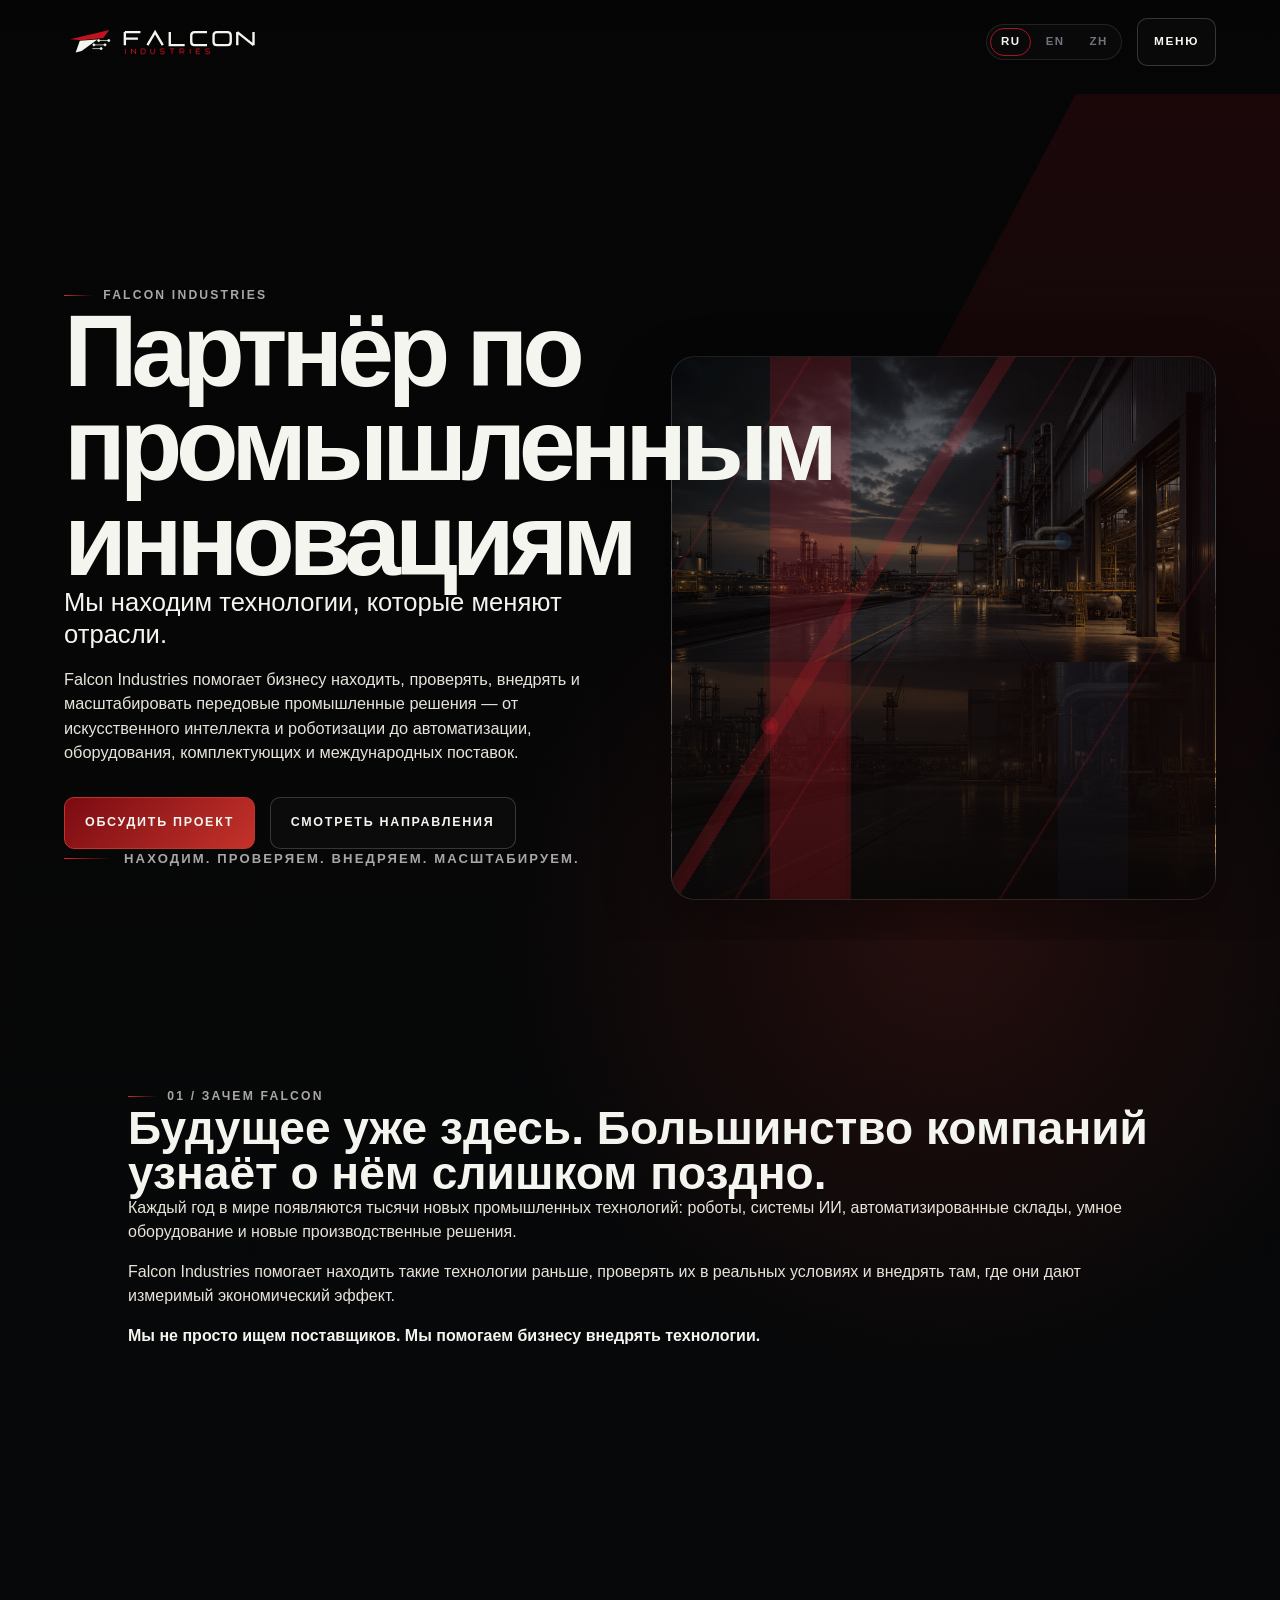
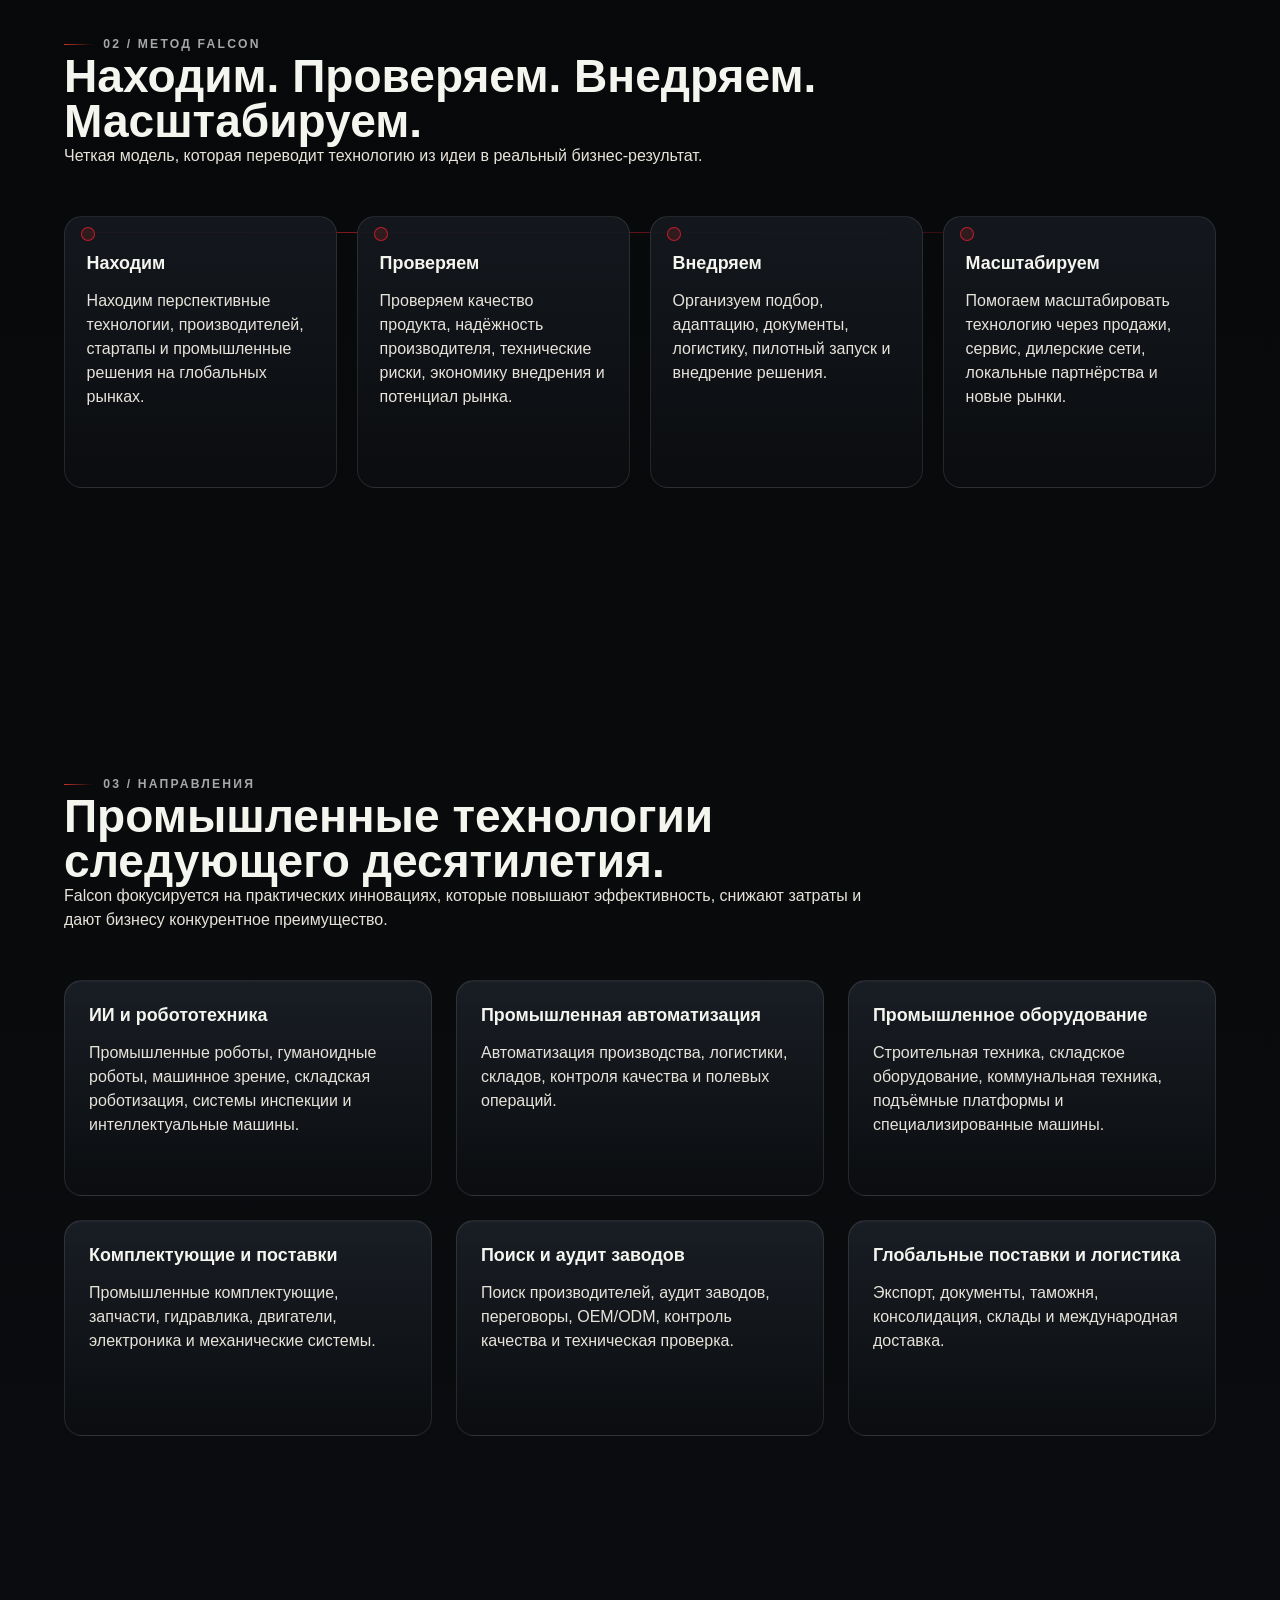
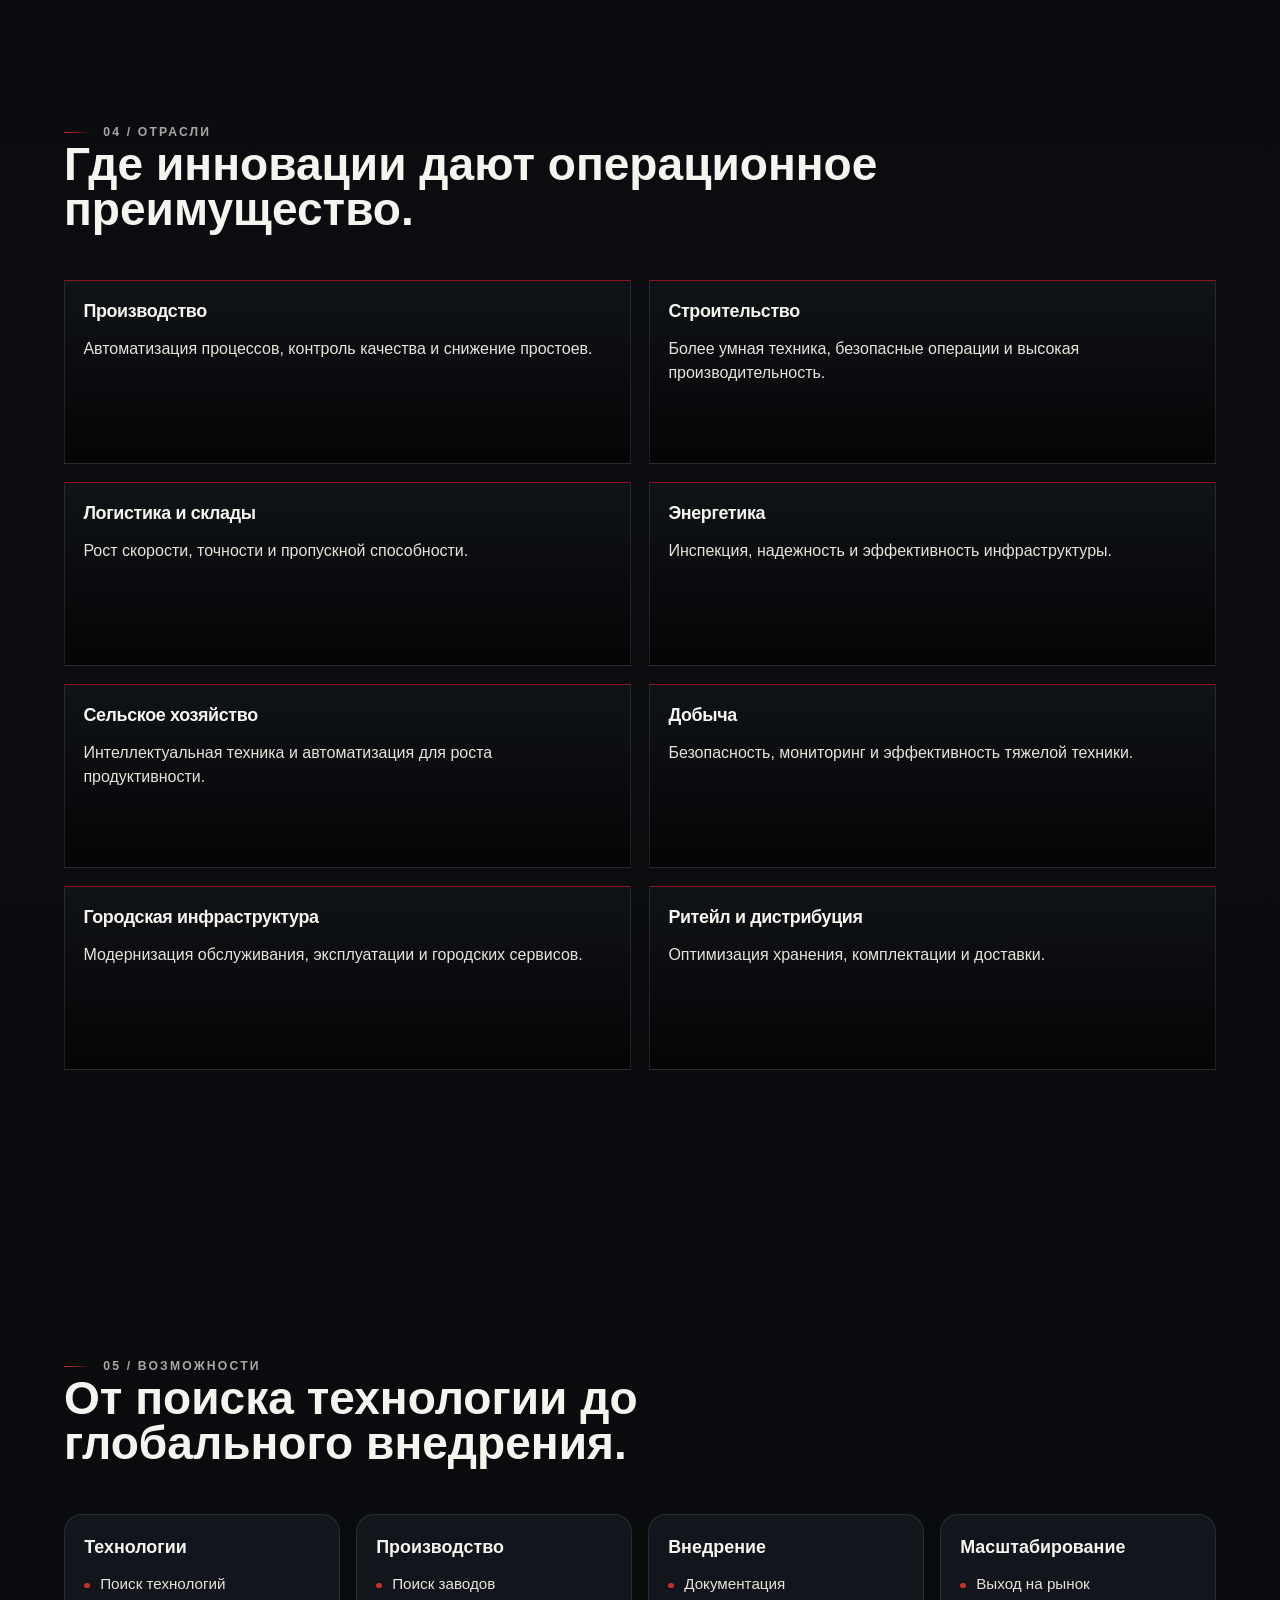
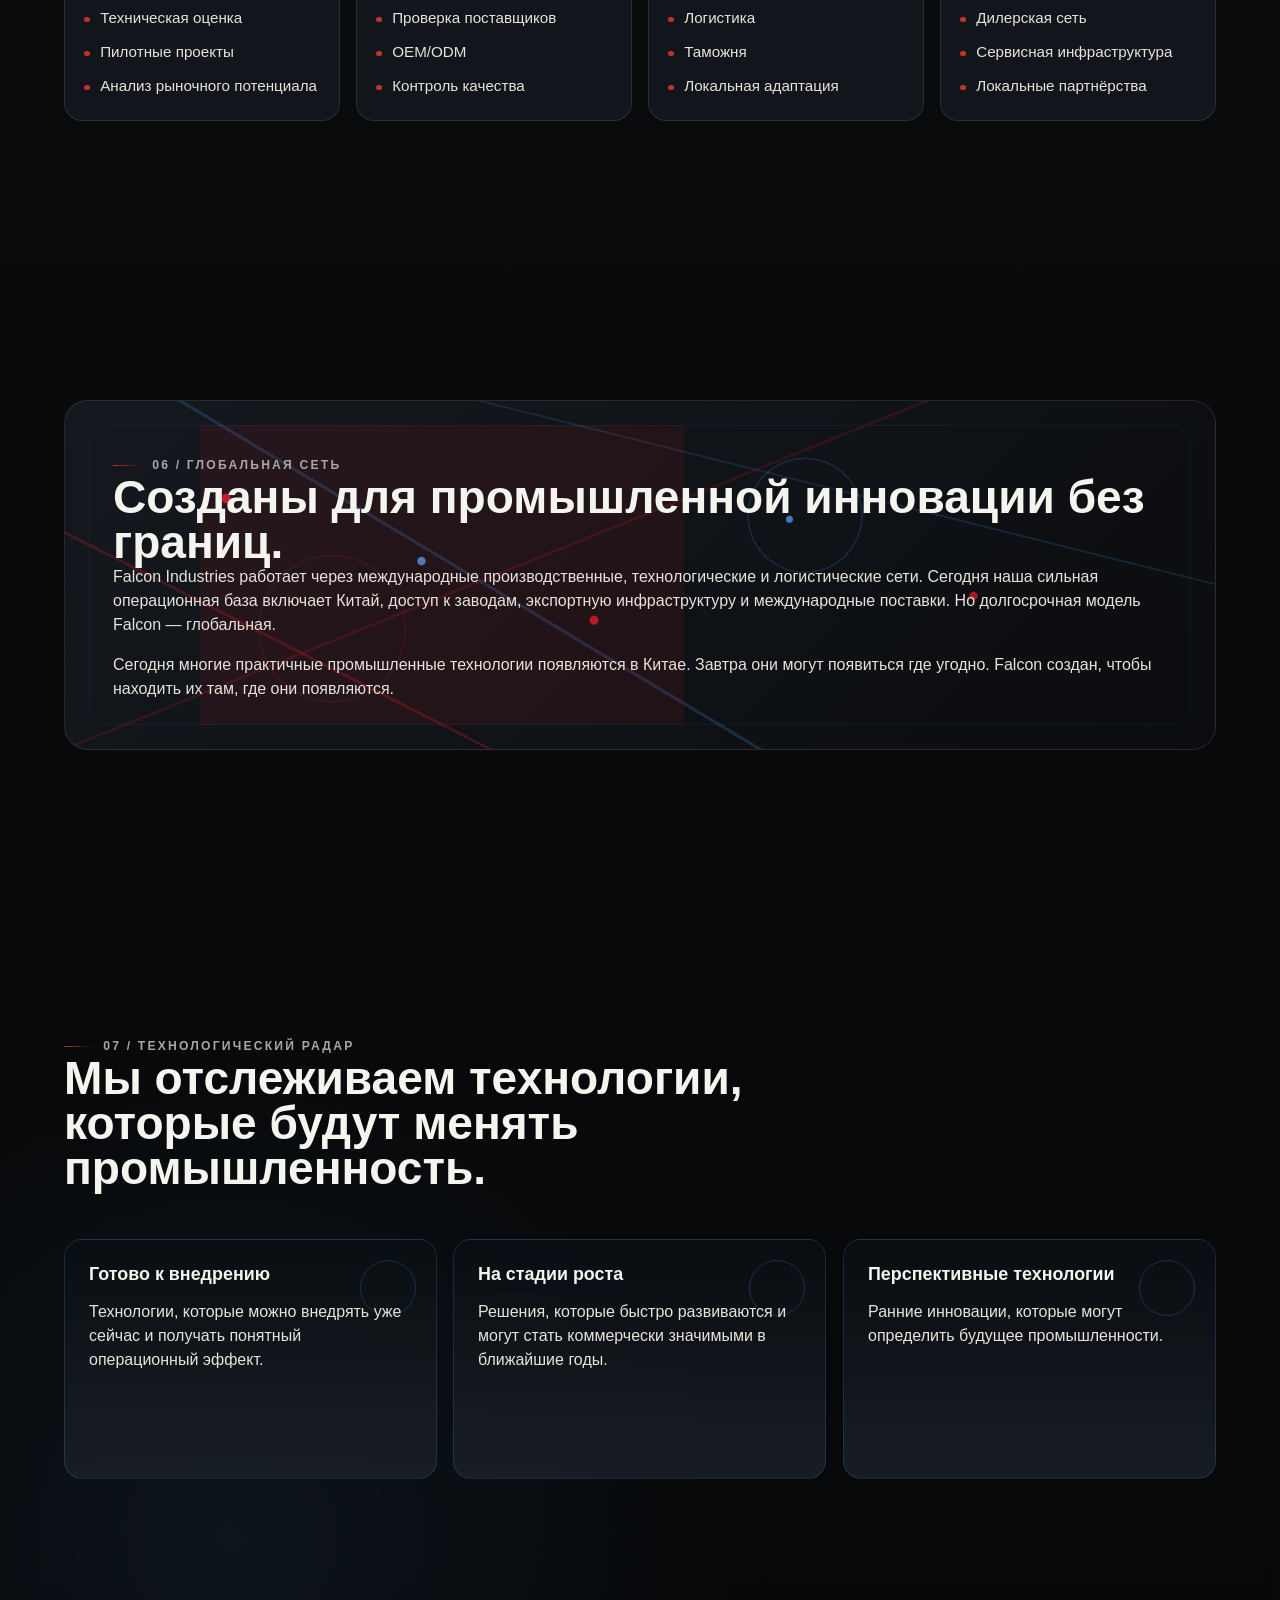
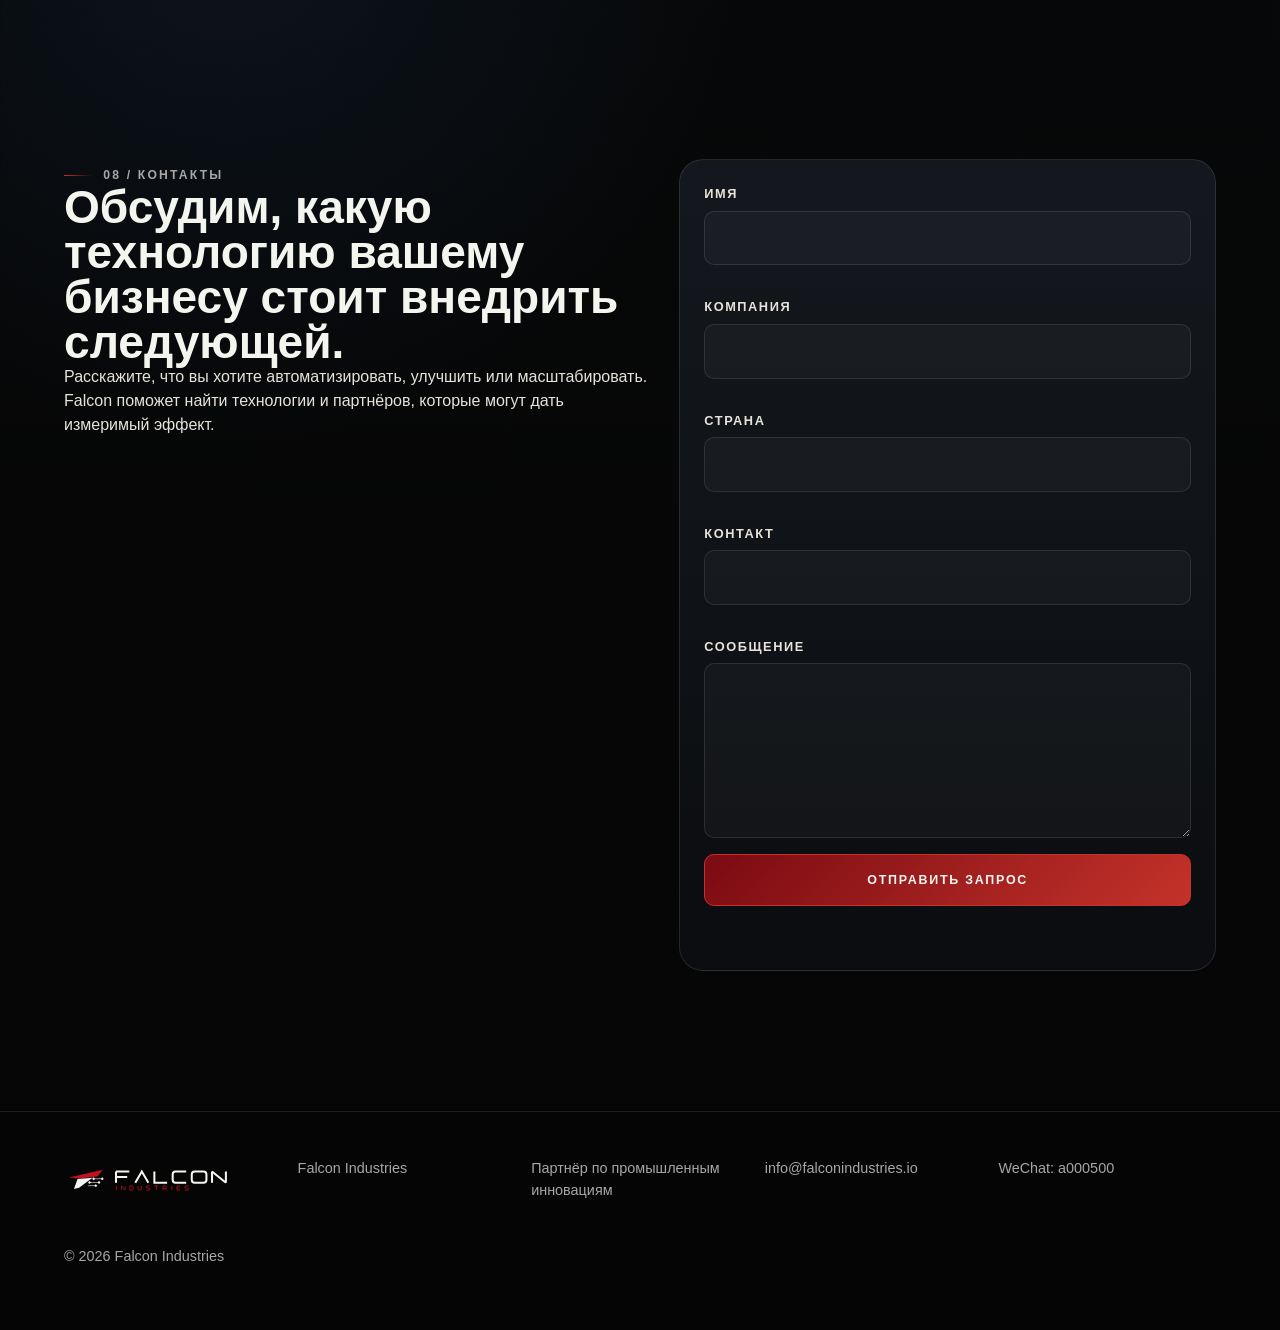
==== index.html @ ce479f13 "fix: localize ru zh production labels" ====
<!doctype html>
<html lang="ru">
<head>
  <meta charset="utf-8">
  <meta name="viewport" content="width=device-width, initial-scale=1">
  <title>Falcon Industries — партнёр по промышленным инновациям</title>
  <meta name="description" content="Falcon Industries помогает бизнесу находить, проверять и внедрять промышленные технологии: AI, роботизация, автоматизация, оборудование, комплектующие и международные поставки.">
  <link rel="canonical" href="https://falconindustries.io/">
  <link rel="alternate" hreflang="ru" href="https://falconindustries.io/">
  <link rel="alternate" hreflang="en" href="https://falconindustries.io/en/">
  <link rel="alternate" hreflang="zh-Hans" href="https://falconindustries.io/zh/">
  <link rel="alternate" hreflang="x-default" href="https://falconindustries.io/">
  <link rel="icon" href="/public/brand/falcon-favicon.svg" type="image/svg+xml">
  <link rel="icon" href="/public/brand/falcon-favicon-32.png" sizes="32x32">
  <link rel="apple-touch-icon" href="/public/brand/falcon-favicon-192.png">
  <meta property="og:type" content="website">
  <meta property="og:site_name" content="Falcon Industries">
  <meta property="og:title" content="Falcon Industries — партнёр по промышленным инновациям">
  <meta property="og:description" content="Мы находим технологии, которые меняют отрасли. Находим. Проверяем. Внедряем. Масштабируем.">
  <meta property="og:url" content="https://falconindustries.io/">
  <meta property="og:image" content="https://falconindustries.io/public/brand/falcon-og-logo.png">
  <meta name="twitter:card" content="summary_large_image">
  <meta name="twitter:title" content="Falcon Industries — партнёр по промышленным инновациям">
  <meta name="twitter:description" content="Мы находим технологии, которые меняют отрасли. Находим. Проверяем. Внедряем. Масштабируем.">
  <meta name="twitter:image" content="https://falconindustries.io/public/brand/falcon-og-logo.png">
  <script type="application/ld+json">
    {
      "@context": "https://schema.org",
      "@type": "Organization",
      "name": "Falcon Industries",
      "url": "https://falconindustries.io/",
      "description": "Industrial innovation partner for discovering, validating, deploying and scaling technologies that transform industries.",
      "email": "info@falconindustries.io",
      "areaServed": ["CN", "RU", "HK"],
      "sameAs": ["https://falconindustries.io/"]
    }
  </script>
  <link rel="stylesheet" href="assets/styles.css">
</head>
<body data-lang="ru">
  <a class="skip-link" href="#main">Перейти к содержанию</a>
  <header class="site-header" data-site-header>
    <div class="container">
      <div class="header-bar">
        <a class="brand-logo" href="#hero" aria-label="Falcon Industries">
          <img src="/public/brand/falcon-logo-horizontal-light.svg" alt="Falcon Industries">
        </a>
        <nav class="site-nav" aria-label="Основная навигация">
          <a href="#about">О нас</a>
          <a href="#approach">Метод</a>
          <a href="#technologies">Направления</a>
          <a href="#industries">Отрасли</a>
          <a href="#capabilities">Возможности</a>
          <a href="#contact">Контакты</a>
        </nav>
        <div class="header-actions">
          <div class="language-switcher" aria-label="Выбор языка">
            <a class="is-active" href="/" hreflang="ru" aria-current="page">RU</a>
            <a href="/en/" hreflang="en">EN</a>
            <a href="/zh/" hreflang="zh-Hans">ZH</a>
          </div>
          <a class="button button--primary" href="#contact">Обсудить проект</a>
          <button type="button" class="menu-toggle" aria-label="Открыть меню" aria-controls="mobile-menu" aria-expanded="false" data-menu-toggle>Меню</button>
        </div>
      </div>
      <div class="mobile-menu" id="mobile-menu" hidden data-mobile-menu>
        <nav aria-label="Мобильная навигация">
          <a href="#about">О компании</a>
          <a href="#approach">Метод</a>
          <a href="#technologies">Направления</a>
          <a href="#industries">Отрасли</a>
          <a href="#capabilities">Возможности</a>
          <a href="#contact">Контакты</a>
        </nav>
        <div class="language-switcher" aria-label="Выбор языка">
          <a class="is-active" href="/" hreflang="ru" aria-current="page">RU</a>
          <a href="/en/" hreflang="en">EN</a>
          <a href="/zh/" hreflang="zh-Hans">ZH</a>
        </div>
      </div>
    </div>
  </header>
  <main id="main">
    <section id="hero" class="hero">
      <div class="container hero-layout">
        <div class="hero-copy" data-reveal>
          <p class="section-label">FALCON INDUSTRIES</p>
          <h1>Партнёр по промышленным инновациям</h1>
          <p class="hero-tagline">Мы находим технологии, которые меняют отрасли.</p>
          <p>Falcon Industries помогает бизнесу находить, проверять, внедрять и масштабировать передовые промышленные решения — от искусственного интеллекта и роботизации до автоматизации, оборудования, комплектующих и международных поставок.</p>
          <div class="hero-actions">
            <a class="button button--primary" href="#contact">Обсудить проект</a>
            <a class="button" href="#technologies">Смотреть направления</a>
          </div>
          <p class="hero-bottom-line">Находим. Проверяем. Внедряем. Масштабируем.</p>
        </div>
        <div class="hero-visual" data-reveal data-video-fallback aria-hidden="true">
          <video autoplay muted loop playsinline preload="metadata" poster="assets/hero-poster.jpg">
            <source src="/public/media/hero-main-mobile.mp4" media="(max-width: 767px)" type="video/mp4">
            <source src="/public/media/hero-main.mp4" type="video/mp4">
            <source src="assets/hero.mp4" type="video/mp4">
          </video>
        </div>
      </div>
    </section>
    <section id="about" class="section section--manifesto">
      <div class="container" data-reveal>
        <p class="section-label">01 / ЗАЧЕМ FALCON</p>
        <h2>Будущее уже здесь. Большинство компаний узнаёт о нём слишком поздно.</h2>
        <p>Каждый год в мире появляются тысячи новых промышленных технологий: роботы, системы ИИ, автоматизированные склады, умное оборудование и новые производственные решения.</p>
        <p>Falcon Industries помогает находить такие технологии раньше, проверять их в реальных условиях и внедрять там, где они дают измеримый экономический эффект.</p>
        <p><strong>Мы не просто ищем поставщиков. Мы помогаем бизнесу внедрять технологии.</strong></p>
      </div>
    </section>
    <section id="approach" class="section section--approach">
      <div class="container">
        <div data-reveal>
          <p class="section-label">02 / МЕТОД FALCON</p>
          <h2>Находим. Проверяем. Внедряем. Масштабируем.</h2>
          <p>Четкая модель, которая переводит технологию из идеи в реальный бизнес-результат.</p>
        </div>
        <div class="signal-grid">
          <article class="signal-card" data-reveal>
            <h3>Находим</h3>
            <p>Находим перспективные технологии, производителей, стартапы и промышленные решения на глобальных рынках.</p>
          </article>
          <article class="signal-card" data-reveal>
            <h3>Проверяем</h3>
            <p>Проверяем качество продукта, надёжность производителя, технические риски, экономику внедрения и потенциал рынка.</p>
          </article>
          <article class="signal-card" data-reveal>
            <h3>Внедряем</h3>
            <p>Организуем подбор, адаптацию, документы, логистику, пилотный запуск и внедрение решения.</p>
          </article>
          <article class="signal-card" data-reveal>
            <h3>Масштабируем</h3>
            <p>Помогаем масштабировать технологию через продажи, сервис, дилерские сети, локальные партнёрства и новые рынки.</p>
          </article>
        </div>
      </div>
    </section>
    <section id="technologies" class="section section--technologies">
      <div class="container">
        <div data-reveal>
          <p class="section-label">03 / НАПРАВЛЕНИЯ</p>
          <h2>Промышленные технологии следующего десятилетия.</h2>
          <p>Falcon фокусируется на практических инновациях, которые повышают эффективность, снижают затраты и дают бизнесу конкурентное преимущество.</p>
        </div>
        <div class="technology-grid">
          <article class="tech-card" data-reveal>
            <h3>ИИ и робототехника</h3>
            <p>Промышленные роботы, гуманоидные роботы, машинное зрение, складская роботизация, системы инспекции и интеллектуальные машины.</p>
          </article>
          <article class="tech-card" data-reveal>
            <h3>Промышленная автоматизация</h3>
            <p>Автоматизация производства, логистики, складов, контроля качества и полевых операций.</p>
          </article>
          <article class="tech-card" data-reveal>
            <h3>Промышленное оборудование</h3>
            <p>Строительная техника, складское оборудование, коммунальная техника, подъёмные платформы и специализированные машины.</p>
          </article>
          <article class="tech-card" data-reveal>
            <h3>Комплектующие и поставки</h3>
            <p>Промышленные комплектующие, запчасти, гидравлика, двигатели, электроника и механические системы.</p>
          </article>
          <article class="tech-card" data-reveal>
            <h3>Поиск и аудит заводов</h3>
            <p>Поиск производителей, аудит заводов, переговоры, OEM/ODM, контроль качества и техническая проверка.</p>
          </article>
          <article class="tech-card" data-reveal>
            <h3>Глобальные поставки и логистика</h3>
            <p>Экспорт, документы, таможня, консолидация, склады и международная доставка.</p>
          </article>
        </div>
      </div>
    </section>
    <section id="industries" class="section section--industries">
      <div class="container">
        <div data-reveal>
          <p class="section-label">04 / ОТРАСЛИ</p>
          <h2>Где инновации дают операционное преимущество.</h2>
        </div>
        <div class="industry-grid">
          <article class="industry-tile" data-reveal>
            <h3>Производство</h3>
            <p>Автоматизация процессов, контроль качества и снижение простоев.</p>
          </article>
          <article class="industry-tile" data-reveal>
            <h3>Строительство</h3>
            <p>Более умная техника, безопасные операции и высокая производительность.</p>
          </article>
          <article class="industry-tile" data-reveal>
            <h3>Логистика и склады</h3>
            <p>Рост скорости, точности и пропускной способности.</p>
          </article>
          <article class="industry-tile" data-reveal>
            <h3>Энергетика</h3>
            <p>Инспекция, надежность и эффективность инфраструктуры.</p>
          </article>
          <article class="industry-tile" data-reveal>
            <h3>Сельское хозяйство</h3>
            <p>Интеллектуальная техника и автоматизация для роста продуктивности.</p>
          </article>
          <article class="industry-tile" data-reveal>
            <h3>Добыча</h3>
            <p>Безопасность, мониторинг и эффективность тяжелой техники.</p>
          </article>
          <article class="industry-tile" data-reveal>
            <h3>Городская инфраструктура</h3>
            <p>Модернизация обслуживания, эксплуатации и городских сервисов.</p>
          </article>
          <article class="industry-tile" data-reveal>
            <h3>Ритейл и дистрибуция</h3>
            <p>Оптимизация хранения, комплектации и доставки.</p>
          </article>
        </div>
      </div>
    </section>
    <section id="capabilities" class="section section--capabilities">
      <div class="container">
        <div data-reveal>
          <p class="section-label">05 / ВОЗМОЖНОСТИ</p>
          <h2>От поиска технологии до глобального внедрения.</h2>
        </div>
        <div class="capability-grid">
          <article class="capability-column" data-reveal>
            <h3>Технологии</h3>
            <ul>
              <li>Поиск технологий</li>
              <li>Техническая оценка</li>
              <li>Пилотные проекты</li>
              <li>Анализ рыночного потенциала</li>
            </ul>
          </article>
          <article class="capability-column" data-reveal>
            <h3>Производство</h3>
            <ul>
              <li>Поиск заводов</li>
              <li>Проверка поставщиков</li>
              <li>OEM/ODM</li>
              <li>Контроль качества</li>
            </ul>
          </article>
          <article class="capability-column" data-reveal>
            <h3>Внедрение</h3>
            <ul>
              <li>Документация</li>
              <li>Логистика</li>
              <li>Таможня</li>
              <li>Локальная адаптация</li>
            </ul>
          </article>
          <article class="capability-column" data-reveal>
            <h3>Масштабирование</h3>
            <ul>
              <li>Выход на рынок</li>
              <li>Дилерская сеть</li>
              <li>Сервисная инфраструктура</li>
              <li>Локальные партнёрства</li>
            </ul>
          </article>
        </div>
      </div>
    </section>
    <section id="global-network" class="section section--network">
      <div class="container" data-reveal>
        <p class="section-label">06 / ГЛОБАЛЬНАЯ СЕТЬ</p>
        <h2>Созданы для промышленной инновации без границ.</h2>
        <p>Falcon Industries работает через международные производственные, технологические и логистические сети. Сегодня наша сильная операционная база включает Китай, доступ к заводам, экспортную инфраструктуру и международные поставки. Но долгосрочная модель Falcon — глобальная.</p>
        <p>Сегодня многие практичные промышленные технологии появляются в Китае. Завтра они могут появиться где угодно. Falcon создан, чтобы находить их там, где они появляются.</p>
      </div>
    </section>
    <section id="technology-radar" class="section section--radar">
      <div class="container">
        <div data-reveal>
          <p class="section-label">07 / ТЕХНОЛОГИЧЕСКИЙ РАДАР</p>
          <h2>Мы отслеживаем технологии, которые будут менять промышленность.</h2>
        </div>
        <div class="radar-grid">
          <article class="radar-stage" data-reveal>
            <h3>Готово к внедрению</h3>
            <p>Технологии, которые можно внедрять уже сейчас и получать понятный операционный эффект.</p>
          </article>
          <article class="radar-stage" data-reveal>
            <h3>На стадии роста</h3>
            <p>Решения, которые быстро развиваются и могут стать коммерчески значимыми в ближайшие годы.</p>
          </article>
          <article class="radar-stage" data-reveal>
            <h3>Перспективные технологии</h3>
            <p>Ранние инновации, которые могут определить будущее промышленности.</p>
          </article>
        </div>
      </div>
    </section>
    <section id="contact" class="section section--contact">
      <div class="container">
        <div data-reveal>
          <p class="section-label">08 / КОНТАКТЫ</p>
          <h2>Обсудим, какую технологию вашему бизнесу стоит внедрить следующей.</h2>
          <p>Расскажите, что вы хотите автоматизировать, улучшить или масштабировать. Falcon поможет найти технологии и партнёров, которые могут дать измеримый эффект.</p>
        </div>
        <form class="contact-form" action="mailto:info@falconindustries.io" method="post" data-contact-form data-mail-subject="Falcon Industries: новый индустриальный проект" data-status-opening="Открываем ваш почтовый клиент..." data-status-fallback="Если письмо не открылось, напишите напрямую: info@falconindustries.io.">
          <label>
            <span>Имя</span>
            <input type="text" name="name" required>
          </label>
          <label>
            <span>Компания</span>
            <input type="text" name="company">
          </label>
          <label>
            <span>Страна</span>
            <input type="text" name="country">
          </label>
          <label>
            <span>Контакт</span>
            <input type="text" name="contact" required>
          </label>
          <label>
            <span>Сообщение</span>
            <textarea name="message" rows="6" required></textarea>
          </label>
          <button type="submit" class="button button--primary">Отправить запрос</button>
          <p class="form-status" role="status" aria-live="polite" data-form-status></p>
        </form>
      </div>
    </section>
  </main>
  <footer class="site-footer">
    <div class="container">
      <a class="footer-logo" href="#hero" aria-label="Falcon Industries">
        <img src="/public/brand/falcon-logo-horizontal-light.svg" alt="Falcon Industries">
      </a>
      <p>Falcon Industries</p>
      <p>Партнёр по промышленным инновациям</p>
      <p><a href="mailto:info@falconindustries.io">info@falconindustries.io</a></p>
      <p>WeChat: a000500</p>
      <p>&copy; <span data-year></span> Falcon Industries</p>
    </div>
  </footer>
  <script src="assets/app.js" defer></script>
</body>
</html>
---- assets/styles.css ----
*, *::before, *::after {
  box-sizing: border-box;
}

:root {
  --falcon-black: #050505;
  --falcon-graphite: #0B0D10;
  --falcon-deep-metal: #111418;
  --falcon-panel: #15191F;
  --falcon-panel-soft: #1B2027;
  --falcon-white: #F5F5F0;
  --falcon-white-soft: #E7E3DA;
  --falcon-muted: #A7A7A7;
  --falcon-muted-dark: #6F747C;
  --falcon-red: #C4322A;
  --falcon-red-bright: #E01E2D;
  --falcon-red-dark: #7A0B12;
  --falcon-tech-blue: #4DA3FF;
  --falcon-tech-blue-soft: #8CC7FF;
  --falcon-border: rgba(255, 255, 255, 0.10);
  --falcon-border-strong: rgba(255, 255, 255, 0.18);
  --container-max: 1440px;
  --container-pad: 64px;
  --nav-height: 84px;
  --radius-small: 10px;
  --radius-medium: 18px;
  --radius-large: 24px;
  --ease-out: cubic-bezier(0.16, 1, 0.3, 1);
}

html {
  scroll-behavior: smooth;
  background: var(--falcon-black);
  overflow-x: clip;
}

body {
  margin: 0;
  min-width: 320px;
  color: var(--falcon-white);
  background:
    radial-gradient(circle at 74% 12%, rgba(196, 50, 42, 0.16), transparent 28rem),
    radial-gradient(circle at 18% 82%, rgba(77, 163, 255, 0.08), transparent 32rem),
    linear-gradient(180deg, var(--falcon-black), var(--falcon-graphite) 48%, var(--falcon-black));
  font-family: Inter, "Noto Sans SC", "Helvetica Neue", Arial, sans-serif;
  line-height: 1.5;
  overflow-x: clip;
  -webkit-font-smoothing: antialiased;
  text-rendering: optimizeLegibility;
}

body::after {
  position: fixed;
  inset: 0;
  z-index: 100;
  pointer-events: none;
  content: "";
  opacity: 0.04;
  background-image:
    linear-gradient(rgba(255, 255, 255, 0.28) 1px, transparent 1px),
    linear-gradient(90deg, rgba(255, 255, 255, 0.16) 1px, transparent 1px);
  background-size: 100% 3px, 72px 72px;
  mix-blend-mode: soft-light;
}

body.menu-open {
  overflow: hidden;
}

img,
video {
  display: block;
  max-width: 100%;
}

a {
  color: inherit;
  text-decoration: none;
}

button,
input,
textarea {
  font: inherit;
}

button {
  cursor: pointer;
}

:focus-visible {
  outline: 2px solid var(--falcon-tech-blue-soft);
  outline-offset: 4px;
}

.skip-link {
  position: fixed;
  top: 1rem;
  left: 1rem;
  z-index: 2100;
  transform: translateY(-160%);
  border: 1px solid var(--falcon-border-strong);
  border-radius: var(--radius-small);
  background: var(--falcon-white);
  color: var(--falcon-black);
  padding: 0.8rem 1rem;
  font-size: 0.82rem;
  font-weight: 800;
}

.skip-link:focus {
  transform: translateY(0);
}

.container {
  width: min(100% - (var(--container-pad) * 2), var(--container-max));
  margin-inline: auto;
}

.section {
  position: relative;
  padding-block: 140px;
}

.section__grid,
.contact-layout {
  display: grid;
  grid-template-columns: repeat(2, minmax(0, 1fr));
  gap: 32px;
}

.section__header {
  max-width: 56rem;
  margin-bottom: 3rem;
}

.section-label,
.hero__eyebrow {
  display: inline-flex;
  align-items: center;
  gap: 0.65rem;
  margin: 0 0 1rem;
  color: var(--falcon-muted);
  font-size: 0.76rem;
  font-weight: 800;
  letter-spacing: 0.18em;
  text-transform: uppercase;
}

.section-label::before,
.hero__eyebrow::before {
  width: 1.8rem;
  height: 1px;
  flex: 0 0 auto;
  content: "";
  background: linear-gradient(90deg, var(--falcon-red), transparent);
}

.section-label strong,
.section-label span,
.hero__eyebrow strong,
.hero__eyebrow span {
  color: var(--falcon-red-bright);
}

.section-title,
.section > .container > h2,
.section > .container > [data-reveal] > h2 {
  margin: 0;
  color: var(--falcon-white);
  font-size: clamp(2.2rem, 3.6vw, 4.4rem);
  line-height: 0.98;
  letter-spacing: 0;
}

.section-copy,
.section > .container > p:not(.section-label),
.section > .container > [data-reveal] > p:not(.section-label),
.contact-form span,
.form-status {
  color: var(--falcon-white-soft);
}

.approach-card h3,
.signal-card h3,
.tech-card h3,
.industry-tile h3,
.capability-column h3,
.radar-stage h3 {
  margin: 0;
  font-size: clamp(1.05rem, 1.4vw, 1.35rem);
  line-height: 1.15;
  letter-spacing: 0;
  word-break: normal;
  overflow-wrap: normal;
  hyphens: none;
}

body[data-lang="zh"] .approach-card h3,
body[data-lang="zh"] .signal-card h3,
body[data-lang="zh"] .tech-card h3,
body[data-lang="zh"] .industry-tile h3,
body[data-lang="zh"] .capability-column h3,
body[data-lang="zh"] .radar-stage h3 {
  word-break: keep-all;
  line-break: loose;
}

.section > .container > p,
.section > .container > [data-reveal] > p,
.hero-copy p,
.signal-card p,
.tech-card p,
.industry-tile p,
.radar-stage p,
.contact-form p,
.form-status {
  margin: 0;
}

.section > .container > p:not(.section-label) + p:not(.section-label),
.section > .container > [data-reveal] > p:not(.section-label) + p:not(.section-label),
.hero-copy p + p,
.contact-form label + label {
  margin-top: 1rem;
}

.button {
  display: inline-flex;
  align-items: center;
  justify-content: center;
  min-height: 3.25rem;
  border: 1px solid var(--falcon-border-strong);
  border-radius: var(--radius-small);
  background: rgba(255, 255, 255, 0.02);
  color: var(--falcon-white);
  padding: 0.9rem 1.25rem;
  font-size: 0.78rem;
  font-weight: 800;
  letter-spacing: 0.14em;
  line-height: 1;
  text-transform: uppercase;
  transition:
    transform 180ms var(--ease-out),
    border-color 180ms var(--ease-out),
    background-color 180ms var(--ease-out),
    color 180ms var(--ease-out),
    box-shadow 180ms var(--ease-out);
}

.button:hover,
.button:focus-visible {
  border-color: var(--falcon-tech-blue);
  background: rgba(77, 163, 255, 0.08);
  box-shadow: 0 12px 24px rgba(0, 0, 0, 0.22);
}

.button--primary {
  border-color: var(--falcon-red);
  background: linear-gradient(135deg, var(--falcon-red-dark), var(--falcon-red));
}

.button--primary:hover,
.button--primary:focus-visible {
  background: var(--falcon-red-bright);
  color: var(--falcon-white);
  transform: translateY(-1px);
}

.button--secondary {
  background: transparent;
}

.signal-node {
  width: 0.8rem;
  height: 0.8rem;
  border: 1px solid rgba(224, 30, 45, 0.8);
  border-radius: 999px;
  background: rgba(196, 50, 42, 0.18);
  box-shadow: 0 0 0 0.2rem rgba(196, 50, 42, 0.08);
}

.signal-line {
  width: 100%;
  height: 1px;
  transform-origin: left center;
  background: linear-gradient(90deg, rgba(224, 30, 45, 0.92), rgba(224, 30, 45, 0));
  animation: signal-grow 1200ms var(--ease-out) both;
}

@keyframes signal-grow {
  from {
    transform: scaleX(0);
  }

  to {
    transform: scaleX(1);
  }
}

.site-header {
  position: fixed;
  inset: 0 0 auto;
  z-index: 1200;
  min-height: var(--nav-height);
  border-bottom: 1px solid transparent;
  background: transparent;
  transition:
    border-color 220ms var(--ease-out),
    background-color 220ms var(--ease-out),
    box-shadow 220ms var(--ease-out),
    backdrop-filter 220ms var(--ease-out);
}

.site-header.is-scrolled,
.site-header.is-open {
  border-color: var(--falcon-border);
  background: rgba(11, 13, 16, 0.78);
  box-shadow: 0 18px 50px rgba(0, 0, 0, 0.32);
  backdrop-filter: blur(18px);
}

.nav,
.header-bar {
  display: flex;
  align-items: center;
  justify-content: space-between;
  flex-wrap: nowrap;
  min-height: var(--nav-height);
  gap: 1.5rem;
}

.brand-logo {
  display: inline-flex;
  align-items: center;
  flex: 0 0 auto;
}

.brand-logo img {
  width: auto;
  height: 42px;
  object-fit: contain;
}

.footer-logo {
  display: inline-flex;
  align-items: center;
  width: fit-content;
}

.footer-logo img {
  width: auto;
  max-width: min(100%, 13rem);
  height: 36px;
  object-fit: contain;
}

.site-nav {
  display: flex;
  align-items: center;
  justify-content: center;
  flex: 0 1 auto;
  flex-wrap: nowrap;
  gap: 1rem;
  margin-left: auto;
}

.site-nav a {
  position: relative;
  min-width: max-content;
  color: var(--falcon-muted);
  font-size: 0.72rem;
  font-weight: 800;
  letter-spacing: 0.08em;
  overflow-wrap: normal;
  text-transform: uppercase;
  white-space: nowrap;
  word-break: keep-all;
  transition: color 180ms var(--ease-out);
}

.site-nav a::after {
  position: absolute;
  right: 0;
  bottom: -0.45rem;
  left: 0;
  height: 1px;
  transform: scaleX(0);
  transform-origin: left center;
  content: "";
  background: var(--falcon-red);
  transition: transform 180ms var(--ease-out);
}

.site-nav a:hover,
.site-nav a:focus-visible {
  color: var(--falcon-white);
}

.site-nav a:hover::after,
.site-nav a:focus-visible::after {
  transform: scaleX(1);
}

.header-actions {
  display: flex;
  align-items: center;
  flex: 0 0 auto;
  gap: 0.9rem;
}

.language-switcher {
  display: inline-flex;
  align-items: center;
  gap: 0.25rem;
  padding: 0.2rem;
  border: 1px solid var(--falcon-border);
  border-radius: 999px;
  background: rgba(255, 255, 255, 0.02);
}

.language-switcher a {
  border: 1px solid transparent;
  border-radius: 999px;
  color: var(--falcon-muted-dark);
  padding: 0.45rem 0.6rem;
  font-size: 0.72rem;
  font-weight: 800;
  letter-spacing: 0.12em;
  line-height: 1;
  text-transform: uppercase;
  transition:
    color 180ms var(--ease-out),
    border-color 180ms var(--ease-out),
    background-color 180ms var(--ease-out);
}

.language-switcher a:hover,
.language-switcher a:focus-visible {
  color: var(--falcon-white);
}

.language-switcher a.is-active {
  border-color: rgba(224, 30, 45, 0.72);
  color: var(--falcon-white);
}

.menu-toggle {
  display: none;
  align-items: center;
  justify-content: center;
  min-height: 3rem;
  border: 1px solid var(--falcon-border-strong);
  border-radius: var(--radius-small);
  background: rgba(255, 255, 255, 0.02);
  color: var(--falcon-white);
  padding: 0.8rem 1rem;
  font-size: 0.74rem;
  font-weight: 800;
  letter-spacing: 0.14em;
  text-transform: uppercase;
}

.mobile-menu {
  position: absolute;
  top: calc(100% - 1px);
  left: 0;
  width: 100%;
  padding: 0 0 1rem;
  border-bottom: 1px solid var(--falcon-border);
  background: rgba(11, 13, 16, 0.98);
  backdrop-filter: blur(18px);
}

.mobile-menu[hidden] {
  display: none;
}

.mobile-menu nav,
.mobile-menu__links {
  display: grid;
  gap: 0.5rem;
  padding: 0.75rem 0 1rem;
}

.mobile-menu a {
  display: block;
  border: 1px solid var(--falcon-border);
  border-radius: var(--radius-medium);
  background: rgba(255, 255, 255, 0.02);
  padding: 1rem 1.1rem;
  color: var(--falcon-white-soft);
  font-size: 0.92rem;
  font-weight: 700;
}

.mobile-menu .language-switcher {
  width: fit-content;
}

.hero {
  position: relative;
  isolation: isolate;
  min-height: 100svh;
  padding: calc(var(--nav-height) + 2rem) 0 2.5rem;
  overflow: clip;
}

.hero::before {
  position: absolute;
  inset: 10% -12% 18% auto;
  width: min(42vw, 620px);
  transform: skewX(-28deg);
  content: "";
  background: linear-gradient(180deg, rgba(224, 30, 45, 0.16), rgba(224, 30, 45, 0.02));
  filter: blur(0.5px);
  opacity: 0.65;
  pointer-events: none;
}

.hero__media,
.hero-visual {
  position: relative;
  min-height: 34rem;
  overflow: hidden;
  border: 1px solid var(--falcon-border);
  border-radius: var(--radius-large);
  background:
    linear-gradient(145deg, rgba(5, 5, 5, 0.18), rgba(5, 5, 5, 0.84)),
    linear-gradient(135deg, rgba(5, 5, 5, 0.18), rgba(196, 50, 42, 0.08)),
    url("/assets/hero-poster.jpg"),
    url("/assets/og-falcon.jpg");
  background-position: center;
  background-repeat: no-repeat;
  background-size: cover;
  box-shadow: 0 28px 64px rgba(0, 0, 0, 0.34);
}

.hero__media {
  position: absolute;
  inset: 0;
}

.hero__media::before,
.hero-visual::before {
  position: absolute;
  inset: 0;
  z-index: 0;
  content: "";
  background:
    radial-gradient(circle at 18% 68%, rgba(224, 30, 45, 0.9) 0 0.25rem, transparent 0.3rem),
    radial-gradient(circle at 78% 22%, rgba(224, 30, 45, 0.72) 0 0.18rem, transparent 0.24rem),
    radial-gradient(circle at 72% 34%, rgba(77, 163, 255, 0.56) 0 0.18rem, transparent 0.24rem),
    linear-gradient(122deg, transparent 0 38%, rgba(224, 30, 45, 0.2) 38% 39.1%, transparent 39.1% 100%),
    linear-gradient(122deg, transparent 0 44%, rgba(224, 30, 45, 0.12) 44% 44.7%, transparent 44.7% 100%),
    linear-gradient(90deg, transparent 0 17%, rgba(224, 30, 45, 0.26) 17% 32%, transparent 32% 100%),
    linear-gradient(90deg, transparent 0 71%, rgba(77, 163, 255, 0.18) 71% 84%, transparent 84% 100%);
  opacity: 0.78;
  pointer-events: none;
}

.hero__video,
.hero-visual video {
  position: relative;
  z-index: 1;
  width: 100%;
  height: 100%;
  object-fit: cover;
  filter: saturate(0.96) contrast(1.04);
}

.hero__fallback {
  position: absolute;
  inset: 0;
  z-index: 0;
  background:
    linear-gradient(145deg, rgba(5, 5, 5, 0.12), rgba(5, 5, 5, 0.82)),
    linear-gradient(135deg, rgba(5, 5, 5, 0.18), rgba(196, 50, 42, 0.08)),
    url("/assets/hero-poster.jpg"),
    url("/assets/og-falcon.jpg");
  background-position: center;
  background-repeat: no-repeat;
  background-size: cover;
}

.hero__overlay,
.hero-visual::after {
  position: absolute;
  inset: 0;
  z-index: 2;
  content: "";
  background:
    radial-gradient(circle at 18% 68%, rgba(224, 30, 45, 0.22) 0 0.5rem, transparent 0.6rem),
    radial-gradient(circle at 78% 22%, rgba(224, 30, 45, 0.14) 0 0.42rem, transparent 0.52rem),
    radial-gradient(circle at 72% 34%, rgba(77, 163, 255, 0.12) 0 0.48rem, transparent 0.58rem),
    repeating-linear-gradient(122deg, transparent 0 7.25rem, rgba(224, 30, 45, 0.12) 7.25rem 7.4rem, transparent 7.4rem 14rem),
    linear-gradient(122deg, transparent 0 37%, rgba(224, 30, 45, 0.18) 37% 39%, transparent 39% 100%),
    linear-gradient(90deg, transparent 0 18%, rgba(224, 30, 45, 0.18) 18% 33%, transparent 33% 100%),
    linear-gradient(180deg, rgba(5, 5, 5, 0.18) 0%, rgba(5, 5, 5, 0.56) 72%, rgba(5, 5, 5, 0.82) 100%),
    linear-gradient(135deg, rgba(11, 13, 16, 0.18), rgba(196, 50, 42, 0.14));
  pointer-events: none;
}

.hero-layout {
  position: relative;
  z-index: 1;
  display: grid;
  grid-template-columns: minmax(0, 1.02fr) minmax(420px, 0.98fr);
  align-items: end;
  gap: 40px;
  min-height: calc(100svh - var(--nav-height) - 2rem);
}

.hero__content,
.hero-copy {
  position: relative;
  z-index: 1;
  display: flex;
  flex-direction: column;
  min-width: 0;
  max-width: 48rem;
  padding: 3rem 0 2rem;
}

.hero-layout > *,
.signal-grid > *,
.technology-grid > *,
.industry-grid > *,
.capability-grid > *,
.radar-grid > *,
.section--contact .container > * {
  min-width: 0;
}

.hero__title,
.hero h1 {
  margin: 0;
  font-size: clamp(52px, 8vw, 124px);
  line-height: 0.92;
  letter-spacing: -0.06em;
  text-wrap: balance;
}

.hero__tagline,
.hero-tagline {
  margin-top: 1.4rem;
  color: var(--falcon-white);
  font-size: clamp(1.2rem, 2vw, 1.8rem);
  line-height: 1.25;
}

.hero__description,
.hero-copy > p:not(.section-label):not(.hero-tagline):not(.hero-bottom-line) {
  max-width: 40rem;
  color: var(--falcon-white-soft);
  font-size: 1.02rem;
}

.hero__actions,
.hero-actions {
  display: flex;
  flex-wrap: wrap;
  gap: 0.9rem;
  margin-top: 2rem;
}

.hero__bottom-line,
.hero-bottom-line {
  display: inline-flex;
  align-items: center;
  gap: 0.75rem;
  margin-top: 2rem;
  color: var(--falcon-muted);
  font-size: 0.82rem;
  font-weight: 700;
  letter-spacing: 0.16em;
  text-transform: uppercase;
}

.hero__bottom-line::before,
.hero-bottom-line::before {
  width: 3rem;
  height: 1px;
  content: "";
  background: linear-gradient(90deg, var(--falcon-red-bright), transparent);
}

.hero__signal {
  display: flex;
  align-items: center;
  gap: 0.65rem;
}

.section--manifesto .container,
.manifesto {
  max-width: 64rem;
}

.section--manifesto strong,
.manifesto__statement {
  color: var(--falcon-white);
}

.section--approach .container > div:first-child,
.section--technologies .container > div:first-child,
.section--industries .container > div:first-child,
.section--capabilities .container > div:first-child,
.section--radar .container > div:first-child,
.section--contact .container > div:first-child {
  max-width: 52rem;
  margin-bottom: 3rem;
}

.approach-grid,
.signal-grid {
  position: relative;
  display: grid;
  grid-template-columns: repeat(4, minmax(0, 1fr));
  gap: 1.25rem;
}

.approach-grid::before,
.signal-grid::before {
  position: absolute;
  top: 1rem;
  left: 1rem;
  right: 1rem;
  height: 1px;
  content: "";
  background: linear-gradient(90deg, rgba(224, 30, 45, 0.72), rgba(224, 30, 45, 0.08));
}

.approach-card,
.signal-card {
  position: relative;
  min-height: 17rem;
  padding: 2.25rem 1.35rem 1.4rem;
  border: 1px solid var(--falcon-border);
  border-radius: var(--radius-medium);
  background:
    linear-gradient(180deg, rgba(21, 25, 31, 0.94), rgba(11, 13, 16, 0.96));
}

.approach-card::before,
.signal-card::before {
  position: absolute;
  top: 0.65rem;
  left: 1rem;
  width: 0.85rem;
  height: 0.85rem;
  border: 1px solid rgba(224, 30, 45, 0.82);
  border-radius: 999px;
  content: "";
  background: rgba(196, 50, 42, 0.16);
}

.approach-card p,
.signal-card p,
.tech-card p,
.industry-tile p,
.capability-column li,
.radar-stage p {
  margin-top: 0.95rem;
  color: var(--falcon-white-soft);
}

.tech-grid,
.technology-grid {
  display: grid;
  grid-template-columns: repeat(3, minmax(0, 1fr));
  gap: 1.5rem;
}

.tech-card {
  min-height: 13.5rem;
  padding: 1.5rem;
  border: 1px solid var(--falcon-border);
  border-radius: var(--radius-medium);
  background:
    linear-gradient(180deg, rgba(27, 32, 39, 0.92), rgba(11, 13, 16, 0.98));
  box-shadow: inset 0 1px 0 rgba(255, 255, 255, 0.04);
}

.industry-grid {
  display: grid;
  grid-template-columns: repeat(4, minmax(260px, 1fr));
  gap: 18px;
}

.industry-tile {
  min-height: 11.5rem;
  padding: 1.25rem 1.15rem 1.1rem;
  border-top: 1px solid rgba(224, 30, 45, 0.62);
  border-right: 1px solid var(--falcon-border);
  border-bottom: 1px solid var(--falcon-border);
  border-left: 1px solid var(--falcon-border);
  background:
    linear-gradient(180deg, rgba(17, 20, 24, 0.92), rgba(5, 5, 5, 0.94));
}

.industry-tile h3 {
  max-width: none;
  inline-size: auto;
  white-space: normal;
  word-break: normal;
  overflow-wrap: normal;
  hyphens: none;
  line-break: auto;
  letter-spacing: -0.02em;
  text-wrap: balance;
}

body[data-lang="zh"] .industry-tile h3 {
  word-break: keep-all;
  line-break: loose;
  letter-spacing: normal;
}

.capabilities-grid,
.capability-grid {
  display: grid;
  grid-template-columns: repeat(4, minmax(0, 1fr));
  gap: 1rem;
}

.capability-column {
  padding: 1.35rem 1.2rem;
  border: 1px solid var(--falcon-border);
  border-radius: var(--radius-medium);
  background: rgba(21, 25, 31, 0.84);
}

.capability-column ul {
  margin: 1rem 0 0;
  padding: 0;
  list-style: none;
}

.capability-column li {
  position: relative;
  padding-left: 1rem;
  font-size: 0.95rem;
}

.capability-column li + li {
  margin-top: 0.7rem;
}

.capability-column li::before {
  position: absolute;
  top: 0.6rem;
  left: 0;
  width: 0.35rem;
  height: 0.35rem;
  border-radius: 999px;
  content: "";
  background: var(--falcon-red);
}

.network-panel,
.section--network .container {
  position: relative;
  overflow: hidden;
  padding: 3rem;
  border: 1px solid var(--falcon-border);
  border-radius: var(--radius-large);
  background:
    linear-gradient(135deg, rgba(21, 25, 31, 0.98), rgba(11, 13, 16, 0.96));
}

.network-panel > *,
.section--network .container > * {
  position: relative;
  z-index: 1;
}

.network-panel::before,
.section--network .container::before {
  position: absolute;
  inset: 0;
  content: "";
  background:
    radial-gradient(circle at 14% 28%, rgba(224, 30, 45, 0.9) 0 0.26rem, transparent 0.34rem),
    radial-gradient(circle at 31% 46%, rgba(77, 163, 255, 0.84) 0 0.22rem, transparent 0.3rem),
    radial-gradient(circle at 46% 63%, rgba(224, 30, 45, 0.84) 0 0.24rem, transparent 0.32rem),
    radial-gradient(circle at 63% 34%, rgba(77, 163, 255, 0.78) 0 0.18rem, transparent 0.26rem),
    radial-gradient(circle at 79% 56%, rgba(224, 30, 45, 0.78) 0 0.22rem, transparent 0.3rem),
    linear-gradient(27deg, transparent 0 23%, rgba(224, 30, 45, 0.26) 23% 23.35%, transparent 23.35% 100%),
    linear-gradient(31deg, transparent 0 40%, rgba(77, 163, 255, 0.2) 40% 40.35%, transparent 40.35% 100%),
    linear-gradient(-22deg, transparent 0 57%, rgba(224, 30, 45, 0.18) 57% 57.35%, transparent 57.35% 100%),
    linear-gradient(14deg, transparent 0 71%, rgba(77, 163, 255, 0.16) 71% 71.3%, transparent 71.3% 100%);
  opacity: 0.95;
  pointer-events: none;
}

.network-panel::after,
.section--network .container::after {
  position: absolute;
  inset: 1.5rem;
  content: "";
  border: 1px solid rgba(77, 163, 255, 0.08);
  border-radius: calc(var(--radius-large) - 0.35rem);
  background:
    radial-gradient(circle at 65% 30%, transparent 0 3.5rem, rgba(77, 163, 255, 0.16) 3.5rem 3.62rem, transparent 3.62rem 100%),
    radial-gradient(circle at 22% 68%, transparent 0 4.5rem, rgba(224, 30, 45, 0.12) 4.5rem 4.62rem, transparent 4.62rem 100%),
    linear-gradient(90deg, transparent 0 10%, rgba(224, 30, 45, 0.1) 10% 54%, transparent 54% 100%);
  opacity: 0.9;
  pointer-events: none;
}

.radar,
.radar-grid {
  display: grid;
  grid-template-columns: repeat(3, minmax(0, 1fr));
  gap: 1rem;
}

.radar-stage {
  position: relative;
  min-height: 15rem;
  padding: 1.5rem;
  border: 1px solid rgba(77, 163, 255, 0.18);
  border-radius: var(--radius-medium);
  background:
    linear-gradient(180deg, rgba(10, 14, 19, 0.92), rgba(27, 32, 39, 0.88));
}

.radar-stage::before {
  position: absolute;
  top: 1.25rem;
  right: 1.25rem;
  width: 3.5rem;
  height: 3.5rem;
  border: 1px solid rgba(77, 163, 255, 0.22);
  border-radius: 999px;
  content: "";
}

.section--contact .container {
  display: grid;
  grid-template-columns: minmax(0, 1fr) minmax(320px, 0.92fr);
  gap: 2rem;
  align-items: start;
}

.contact-form {
  display: grid;
  gap: 1rem;
  padding: 1.5rem;
  border: 1px solid var(--falcon-border);
  border-radius: var(--radius-large);
  background:
    linear-gradient(180deg, rgba(21, 25, 31, 0.96), rgba(11, 13, 16, 0.98));
}

.contact-form label {
  display: grid;
  gap: 0.45rem;
}

.contact-form span {
  font-size: 0.8rem;
  font-weight: 700;
  letter-spacing: 0.12em;
  text-transform: uppercase;
}

.contact-form input,
.contact-form textarea {
  width: 100%;
  border: 1px solid var(--falcon-border);
  border-radius: var(--radius-small);
  background: rgba(255, 255, 255, 0.03);
  color: var(--falcon-white);
  padding: 0.9rem 1rem;
  transition:
    border-color 180ms var(--ease-out),
    background-color 180ms var(--ease-out),
    box-shadow 180ms var(--ease-out);
}

.contact-form input:focus,
.contact-form textarea:focus {
  outline: none;
  border-color: var(--falcon-tech-blue);
  background: rgba(77, 163, 255, 0.06);
  box-shadow: 0 0 0 0.2rem rgba(77, 163, 255, 0.1);
}

.contact-form textarea {
  min-height: 10rem;
  resize: vertical;
}

.form-status {
  min-height: 1.5rem;
  font-size: 0.95rem;
}

.site-footer {
  padding: 2rem 0 3rem;
  border-top: 1px solid var(--falcon-border);
  background: rgba(5, 5, 5, 0.84);
}

.site-footer .container {
  display: grid;
  grid-template-columns: repeat(5, minmax(0, 1fr));
  gap: 1rem;
  color: var(--falcon-muted);
  font-size: 0.9rem;
}

[data-reveal] {
  opacity: 1;
  visibility: visible;
  transform: none;
}

.js-enabled [data-reveal] {
  opacity: 0;
  transform: translate3d(0, 1.5rem, 0);
  transition:
    opacity 560ms var(--ease-out),
    transform 560ms var(--ease-out);
  will-change: opacity, transform;
}

.js-enabled [data-reveal].is-visible {
  opacity: 1;
  visibility: visible;
  transform: translate3d(0, 0, 0);
}

@media (max-width: 1280px) {
  .site-nav,
  .nav__cta,
  .header-actions > .button {
    display: none;
  }

  .menu-toggle {
    display: inline-flex;
  }

  .industry-grid {
    grid-template-columns: repeat(2, minmax(0, 1fr));
  }
}

@media (max-width: 1120px) {
  :root {
    --container-pad: 36px;
  }

  .hero::before {
    inset: 10% 0 18% auto;
    width: min(18vw, 10rem);
  }

  .site-nav,
  .nav__cta,
  .header-actions > .button {
    display: none;
  }

  .menu-toggle {
    display: inline-flex;
  }

  .hero-layout {
    grid-template-columns: 1fr;
    align-items: stretch;
  }

  .hero-visual {
    min-height: 28rem;
  }

  .approach-grid,
  .signal-grid,
  .tech-grid,
  .technology-grid,
  .capabilities-grid,
  .capability-grid {
    grid-template-columns: repeat(2, minmax(0, 1fr));
  }

  .industry-grid,
  .site-footer .container {
    grid-template-columns: repeat(2, minmax(0, 1fr));
  }

  .section--contact .container,
  .radar,
  .radar-grid {
    grid-template-columns: 1fr;
  }
}

@media (max-width: 760px) {
  :root {
    --container-pad: 20px;
    --nav-height: 72px;
  }

  .section {
    padding-block: 72px;
  }

  .brand-logo img {
    height: 34px;
  }

  .header-bar {
    gap: 0.8rem;
  }

  .header-actions {
    margin-left: auto;
  }

  .header-actions > .language-switcher {
    display: none;
  }

  .mobile-menu {
    padding-bottom: 1.25rem;
  }

  .hero {
    padding-top: calc(var(--nav-height) + 1rem);
  }

  .hero-layout {
    gap: 1.5rem;
    min-height: auto;
  }

  .hero-copy {
    padding-top: 1.5rem;
  }

  .hero__title,
  .hero h1 {
    font-size: clamp(2.35rem, 10.5vw, 3.4rem);
  }

  .hero__actions,
  .hero-actions {
    flex-direction: column;
    align-items: stretch;
  }

  .hero-visual {
    min-height: 22rem;
  }

  .approach-grid,
  .signal-grid,
  .tech-grid,
  .technology-grid,
  .industry-grid,
  .capabilities-grid,
  .capability-grid,
  .site-footer .container {
    grid-template-columns: 1fr;
  }

  .approach-grid::before,
  .signal-grid::before {
    display: none;
  }

  .network-panel,
  .section--network .container,
  .contact-form {
    padding: 1.25rem;
  }
}

@media (prefers-reduced-motion: reduce) {
  *, *::before, *::after {
    scroll-behavior: auto !important;
    animation-duration: 0.01ms !important;
    animation-iteration-count: 1 !important;
    transition-duration: 0.01ms !important;
  }

  .hero__video,
  .hero-visual video {
    display: none;
  }

  .js-enabled [data-reveal],
  [data-reveal] {
    opacity: 1;
    visibility: visible;
    transform: none;
    transition: none;
    will-change: auto;
  }
}
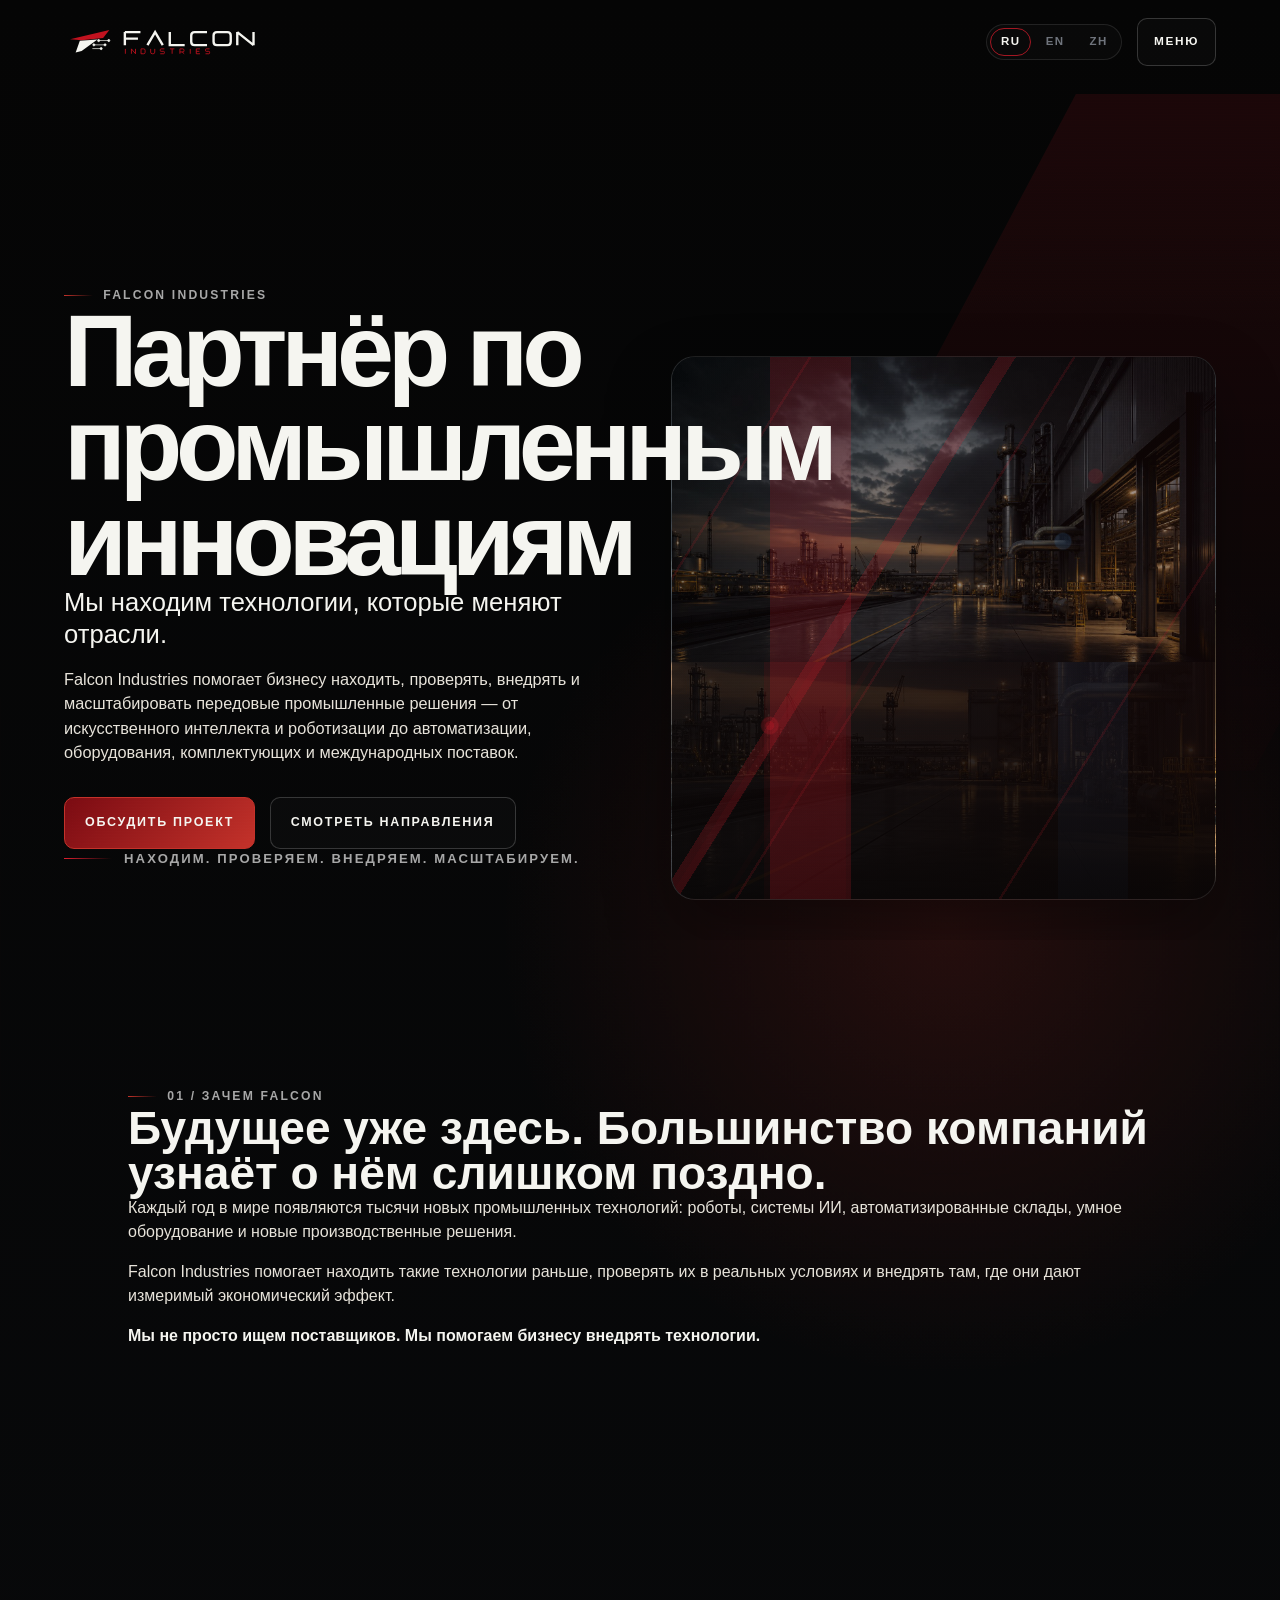
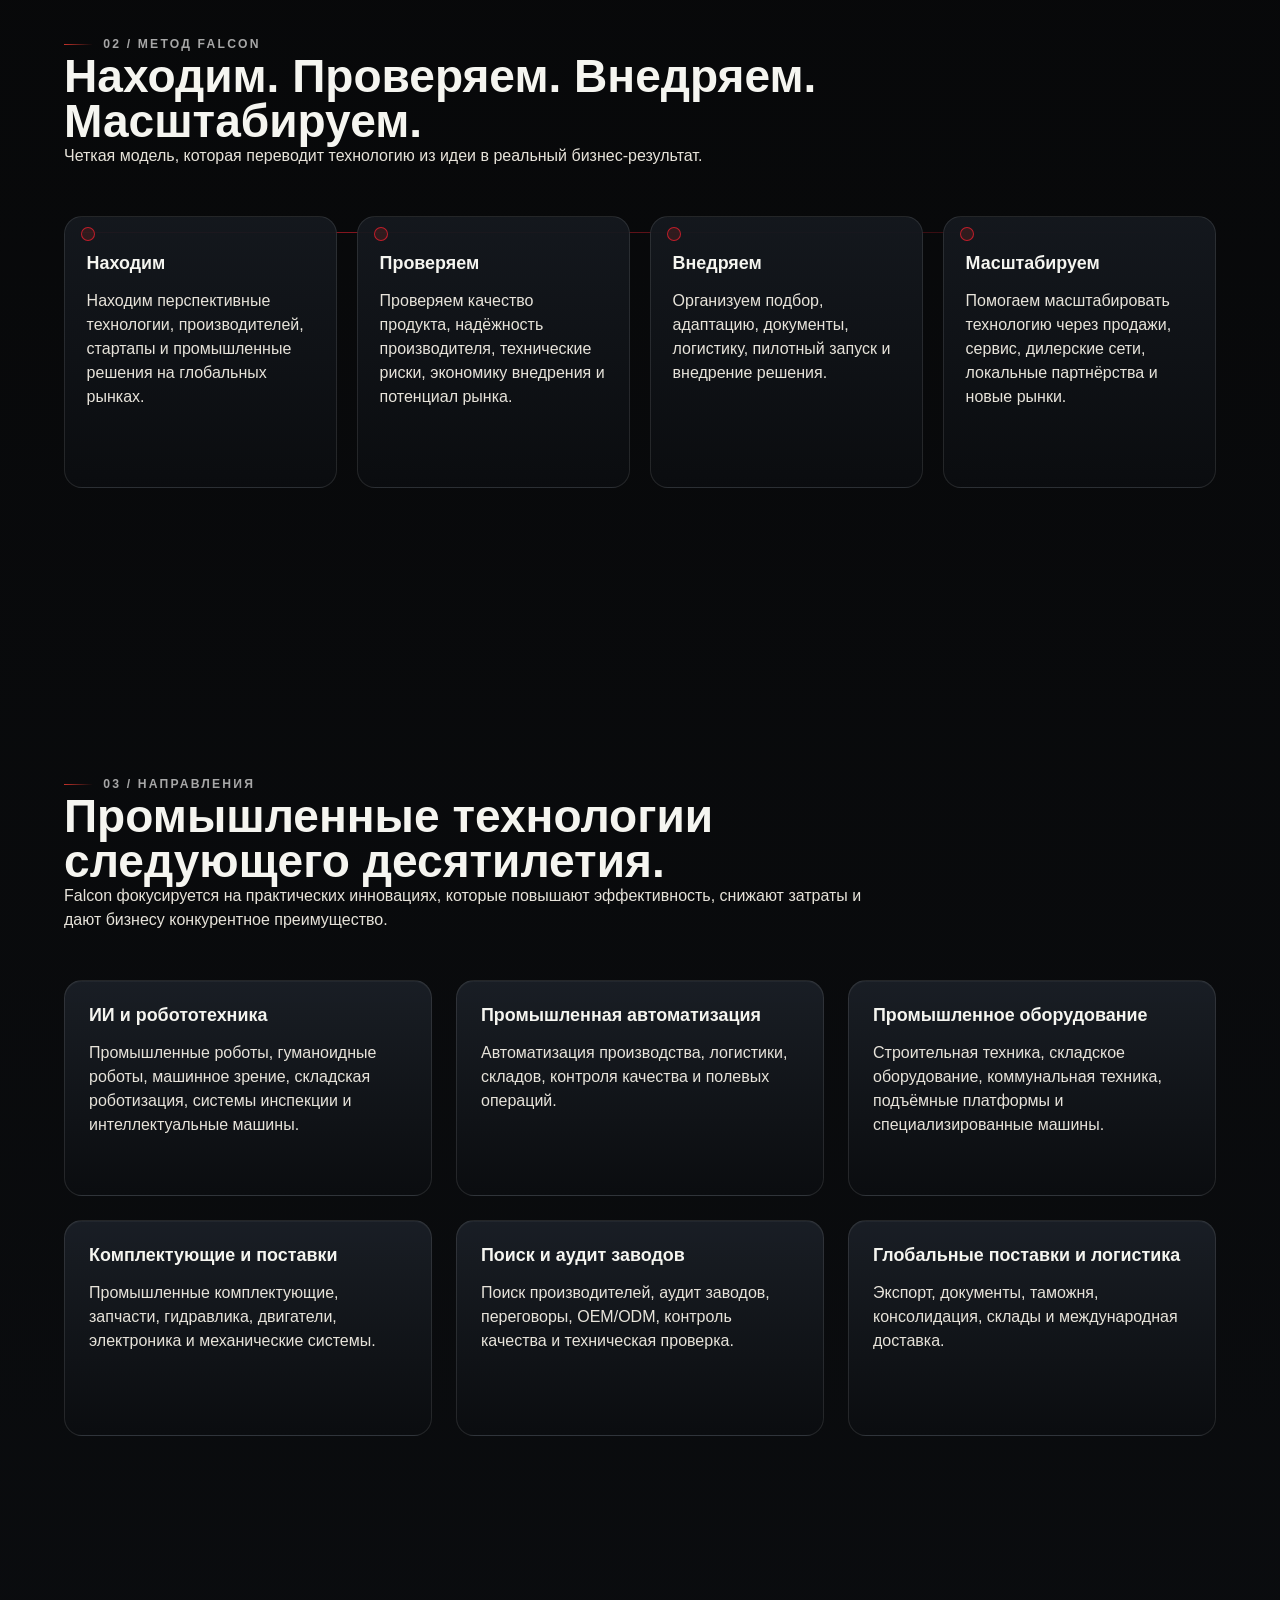
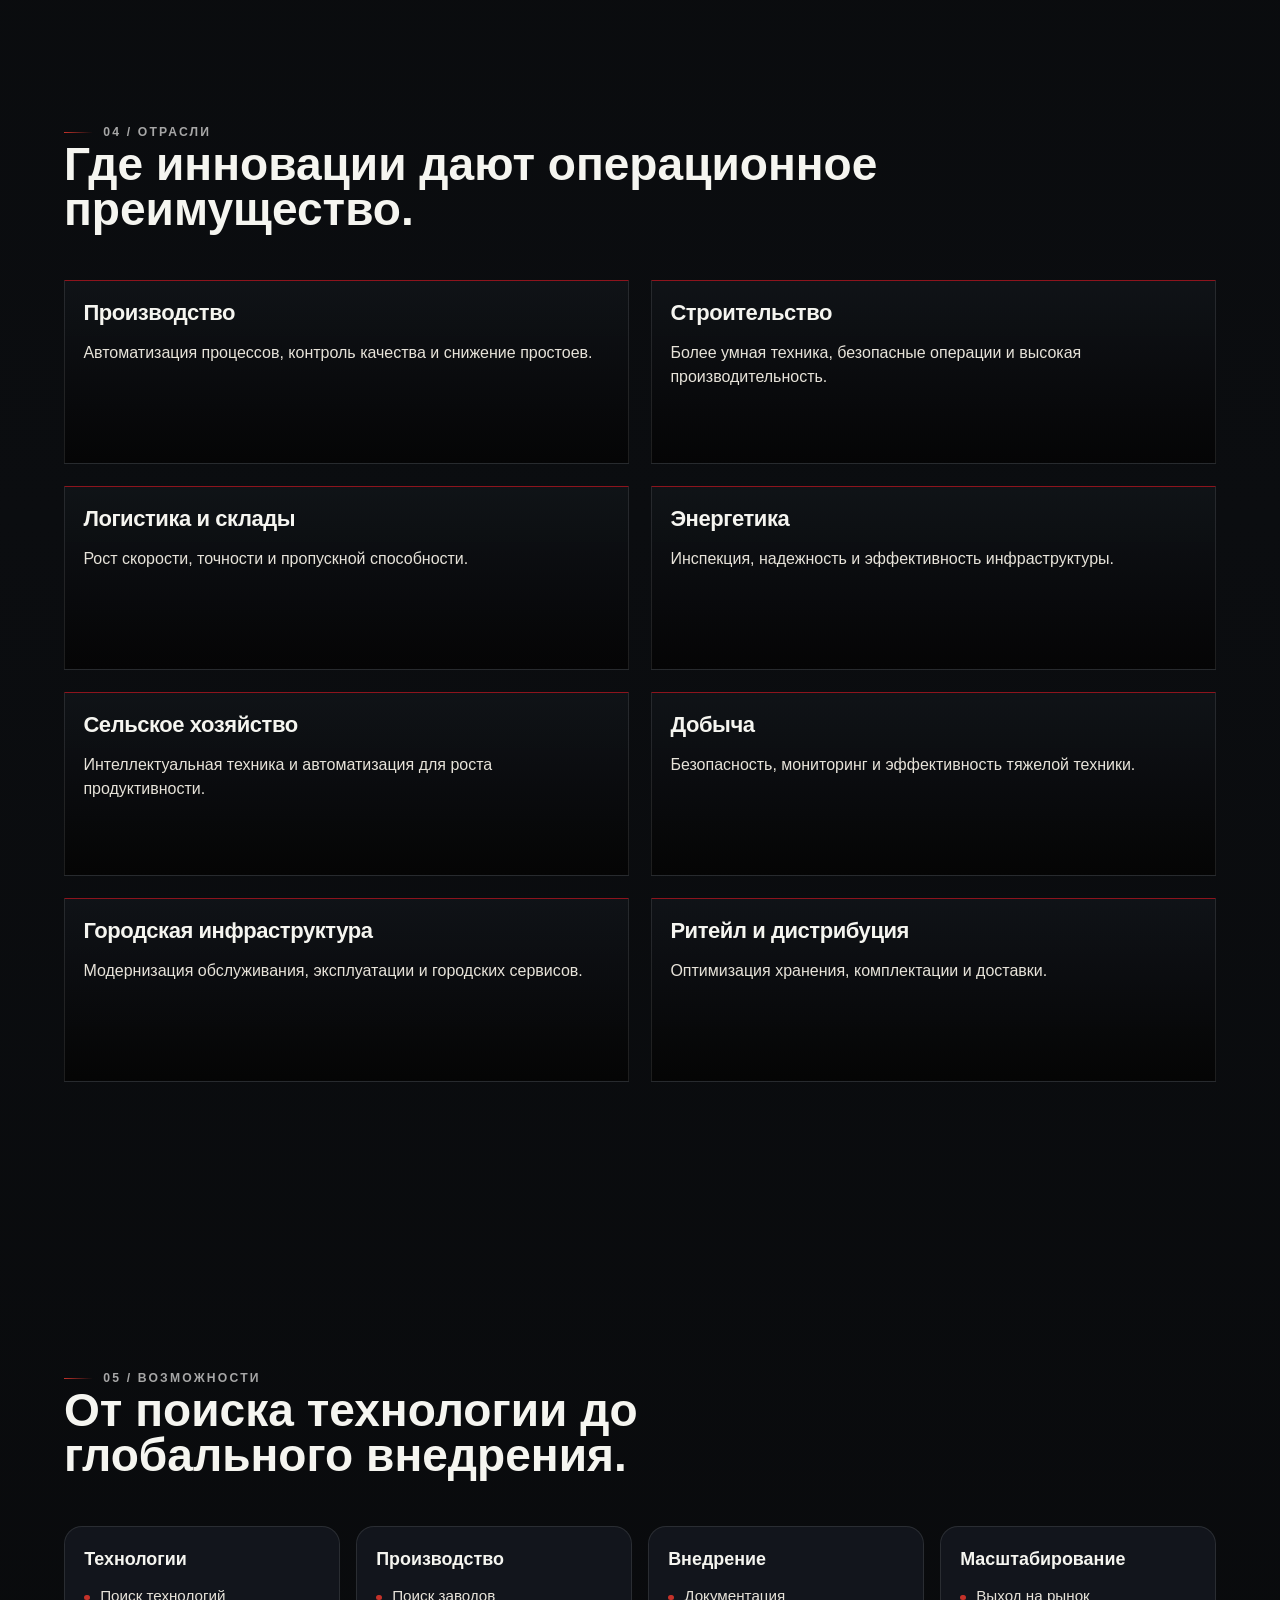
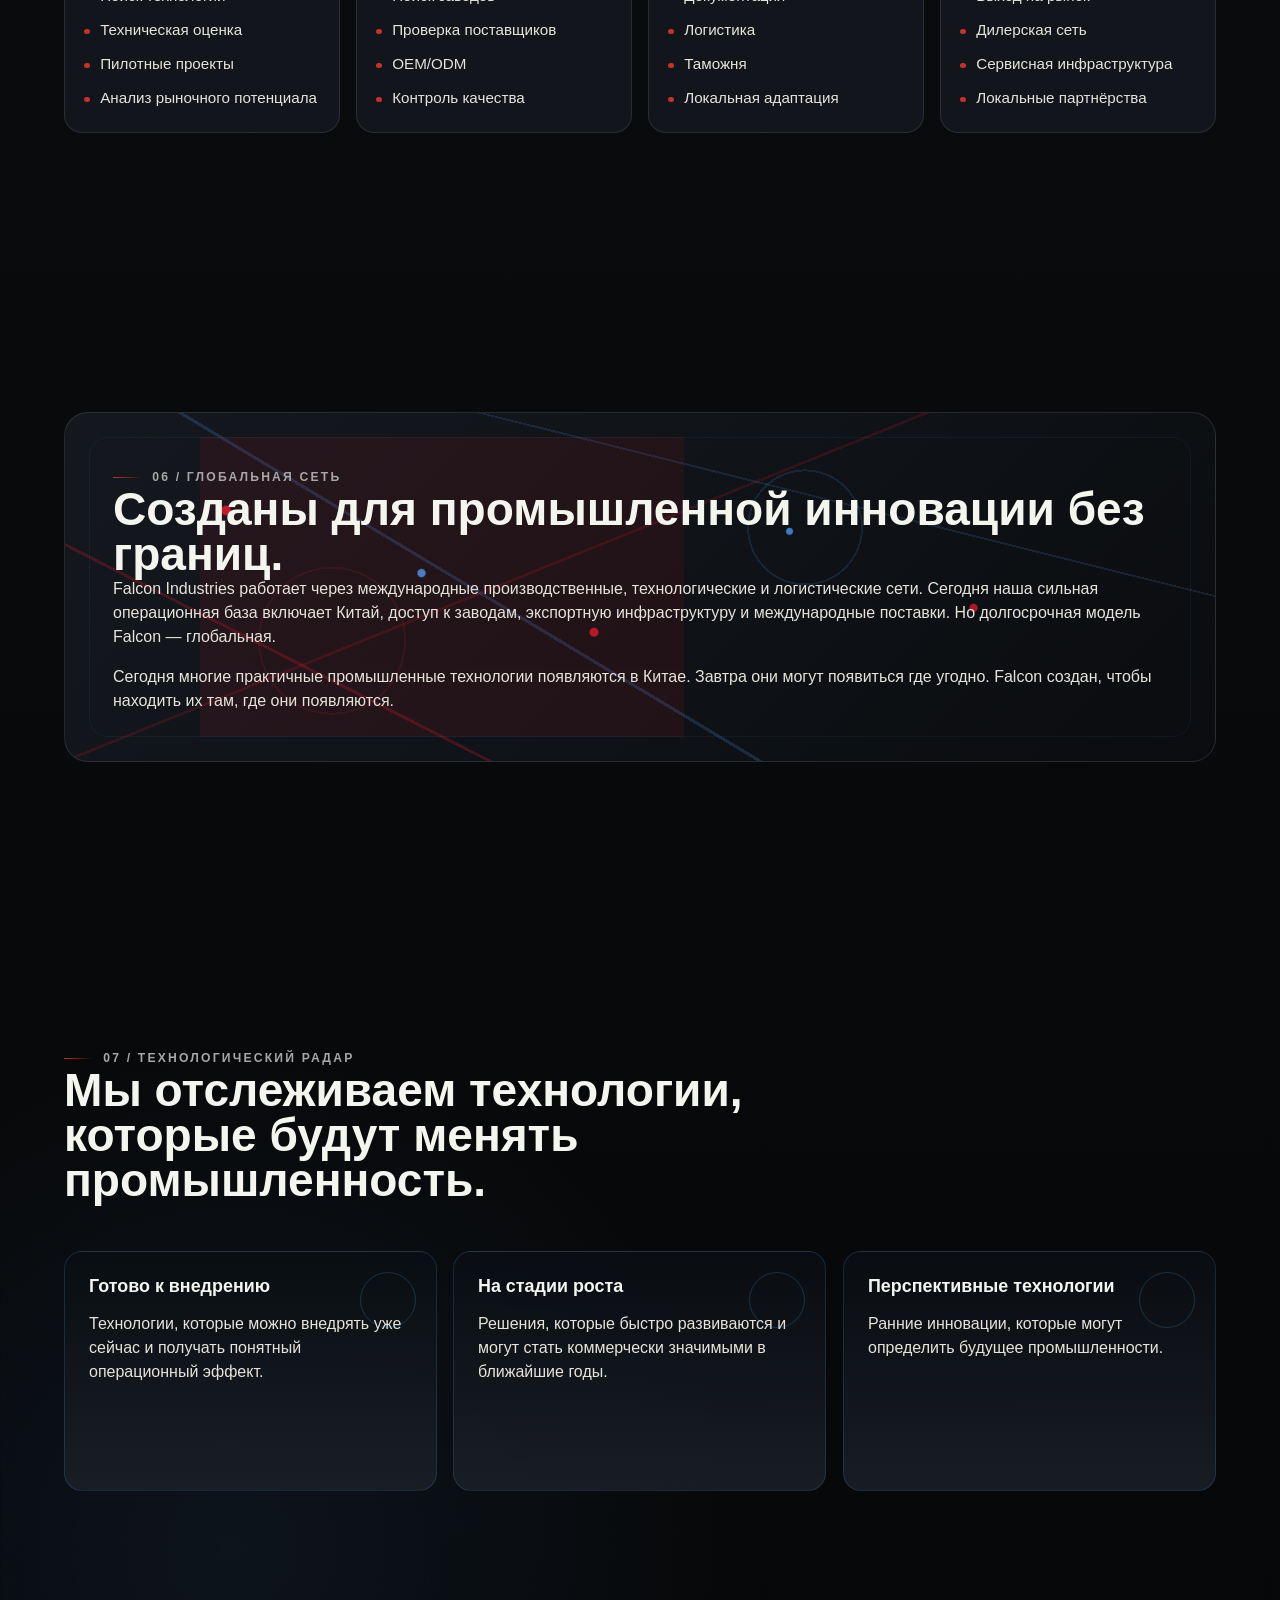
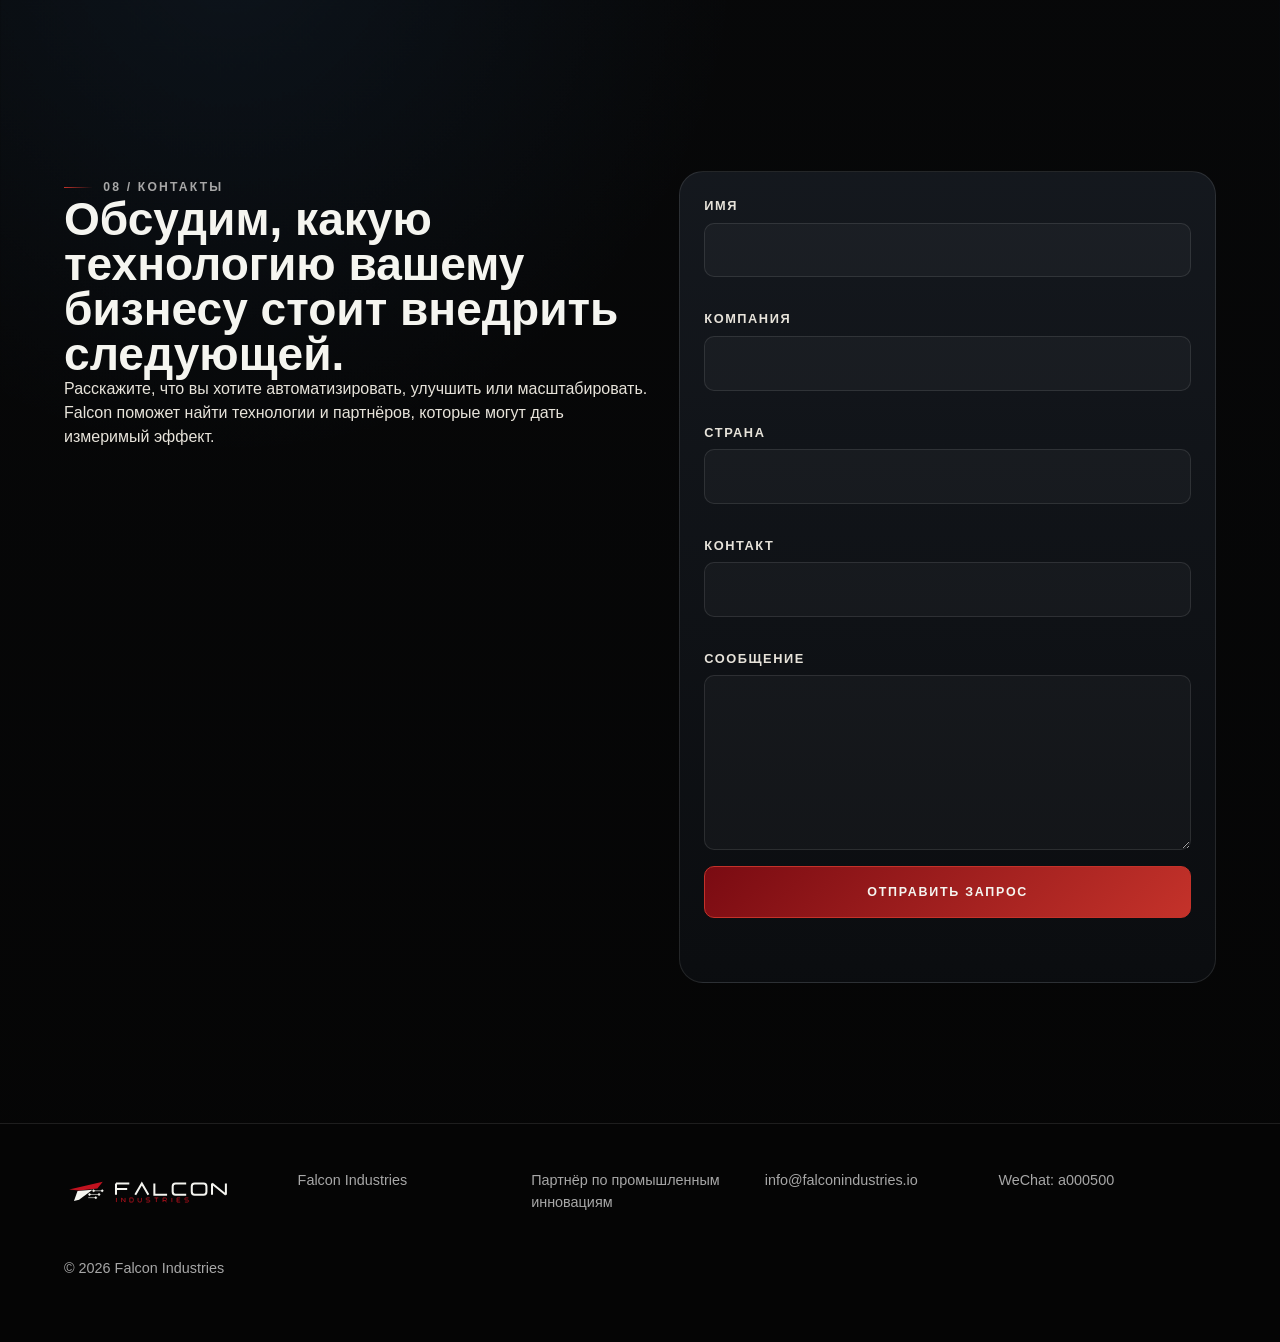
==== commit 9e7baa83: "fix: prevent industry title word breaks" ====
--- a/index.html
+++ b/index.html
@@ -182,35 +182,35 @@
         </div>
         <div class="industry-grid">
           <article class="industry-tile" data-reveal>
-            <h3>Производство</h3>
+            <h3><span class="no-break">Производство</span></h3>
             <p>Автоматизация процессов, контроль качества и снижение простоев.</p>
           </article>
           <article class="industry-tile" data-reveal>
-            <h3>Строительство</h3>
+            <h3><span class="no-break">Строительство</span></h3>
             <p>Более умная техника, безопасные операции и высокая производительность.</p>
           </article>
           <article class="industry-tile" data-reveal>
-            <h3>Логистика и склады</h3>
+            <h3><span class="no-break">Логистика</span> <span class="no-break">и</span> <span class="no-break">склады</span></h3>
             <p>Рост скорости, точности и пропускной способности.</p>
           </article>
           <article class="industry-tile" data-reveal>
-            <h3>Энергетика</h3>
+            <h3><span class="no-break">Энергетика</span></h3>
             <p>Инспекция, надежность и эффективность инфраструктуры.</p>
           </article>
           <article class="industry-tile" data-reveal>
-            <h3>Сельское хозяйство</h3>
+            <h3><span class="no-break">Сельское</span> <span class="no-break">хозяйство</span></h3>
             <p>Интеллектуальная техника и автоматизация для роста продуктивности.</p>
           </article>
           <article class="industry-tile" data-reveal>
-            <h3>Добыча</h3>
+            <h3><span class="no-break">Добыча</span></h3>
             <p>Безопасность, мониторинг и эффективность тяжелой техники.</p>
           </article>
           <article class="industry-tile" data-reveal>
-            <h3>Городская инфраструктура</h3>
+            <h3><span class="no-break">Городская</span> <span class="no-break">инфраструктура</span></h3>
             <p>Модернизация обслуживания, эксплуатации и городских сервисов.</p>
           </article>
           <article class="industry-tile" data-reveal>
-            <h3>Ритейл и дистрибуция</h3>
+            <h3><span class="no-break">Ритейл</span> <span class="no-break">и</span> <span class="no-break">дистрибуция</span></h3>
             <p>Оптимизация хранения, комплектации и доставки.</p>
           </article>
         </div>
--- a/assets/styles.css
+++ b/assets/styles.css
@@ -181,28 +181,39 @@
   color: var(--falcon-white-soft);
 }
 
+.no-break {
+  white-space: nowrap;
+  word-break: keep-all;
+  overflow-wrap: normal;
+  hyphens: none;
+}
+
 .approach-card h3,
 .signal-card h3,
 .tech-card h3,
 .industry-tile h3,
+.industry-tile__title,
+.industry-title,
 .capability-column h3,
 .radar-stage h3 {
   margin: 0;
   font-size: clamp(1.05rem, 1.4vw, 1.35rem);
   line-height: 1.15;
   letter-spacing: 0;
-  word-break: normal;
-  overflow-wrap: normal;
-  hyphens: none;
+  word-break: keep-all !important;
+  overflow-wrap: normal !important;
+  hyphens: none !important;
 }
 
 body[data-lang="zh"] .approach-card h3,
 body[data-lang="zh"] .signal-card h3,
 body[data-lang="zh"] .tech-card h3,
 body[data-lang="zh"] .industry-tile h3,
+body[data-lang="zh"] .industry-tile__title,
+body[data-lang="zh"] .industry-title,
 body[data-lang="zh"] .capability-column h3,
 body[data-lang="zh"] .radar-stage h3 {
-  word-break: keep-all;
+  word-break: keep-all !important;
   line-break: loose;
 }
 
@@ -783,8 +794,8 @@
 
 .industry-grid {
   display: grid;
-  grid-template-columns: repeat(4, minmax(260px, 1fr));
-  gap: 18px;
+  grid-template-columns: repeat(2, minmax(0, 1fr));
+  gap: 22px;
 }
 
 .industry-tile {
@@ -798,22 +809,57 @@
     linear-gradient(180deg, rgba(17, 20, 24, 0.92), rgba(5, 5, 5, 0.94));
 }
 
-.industry-tile h3 {
-  max-width: none;
-  inline-size: auto;
+.industry-tile h3,
+.industry-tile__title,
+.industry-title {
+  max-width: none !important;
+  inline-size: auto !important;
+  width: auto;
+  min-width: 0;
   white-space: normal;
-  word-break: normal;
-  overflow-wrap: normal;
-  hyphens: none;
+  word-break: keep-all !important;
+  overflow-wrap: normal !important;
+  hyphens: none !important;
   line-break: auto;
   letter-spacing: -0.02em;
-  text-wrap: balance;
-}
-
-body[data-lang="zh"] .industry-tile h3 {
-  word-break: keep-all;
+  text-wrap: normal;
+  font-size: clamp(22px, 1.5vw, 28px);
+  line-height: 1.12;
+}
+
+.industry-tile .no-break {
+  word-break: keep-all !important;
+  overflow-wrap: normal !important;
+  hyphens: none !important;
+  line-break: auto;
+}
+
+body[data-lang="zh"] .industry-tile h3,
+body[data-lang="zh"] .industry-tile__title,
+body[data-lang="zh"] .industry-title {
+  word-break: keep-all !important;
+  overflow-wrap: normal !important;
   line-break: loose;
   letter-spacing: normal;
+}
+
+body[data-lang="zh"] .industry-tile .no-break {
+  word-break: keep-all !important;
+  overflow-wrap: normal !important;
+  line-break: loose;
+  letter-spacing: normal;
+}
+
+@media (min-width: 1680px) {
+  .industry-grid {
+    grid-template-columns: repeat(4, minmax(0, 1fr));
+  }
+}
+
+@media (max-width: 900px) {
+  .industry-grid {
+    grid-template-columns: 1fr;
+  }
 }
 
 .capabilities-grid,
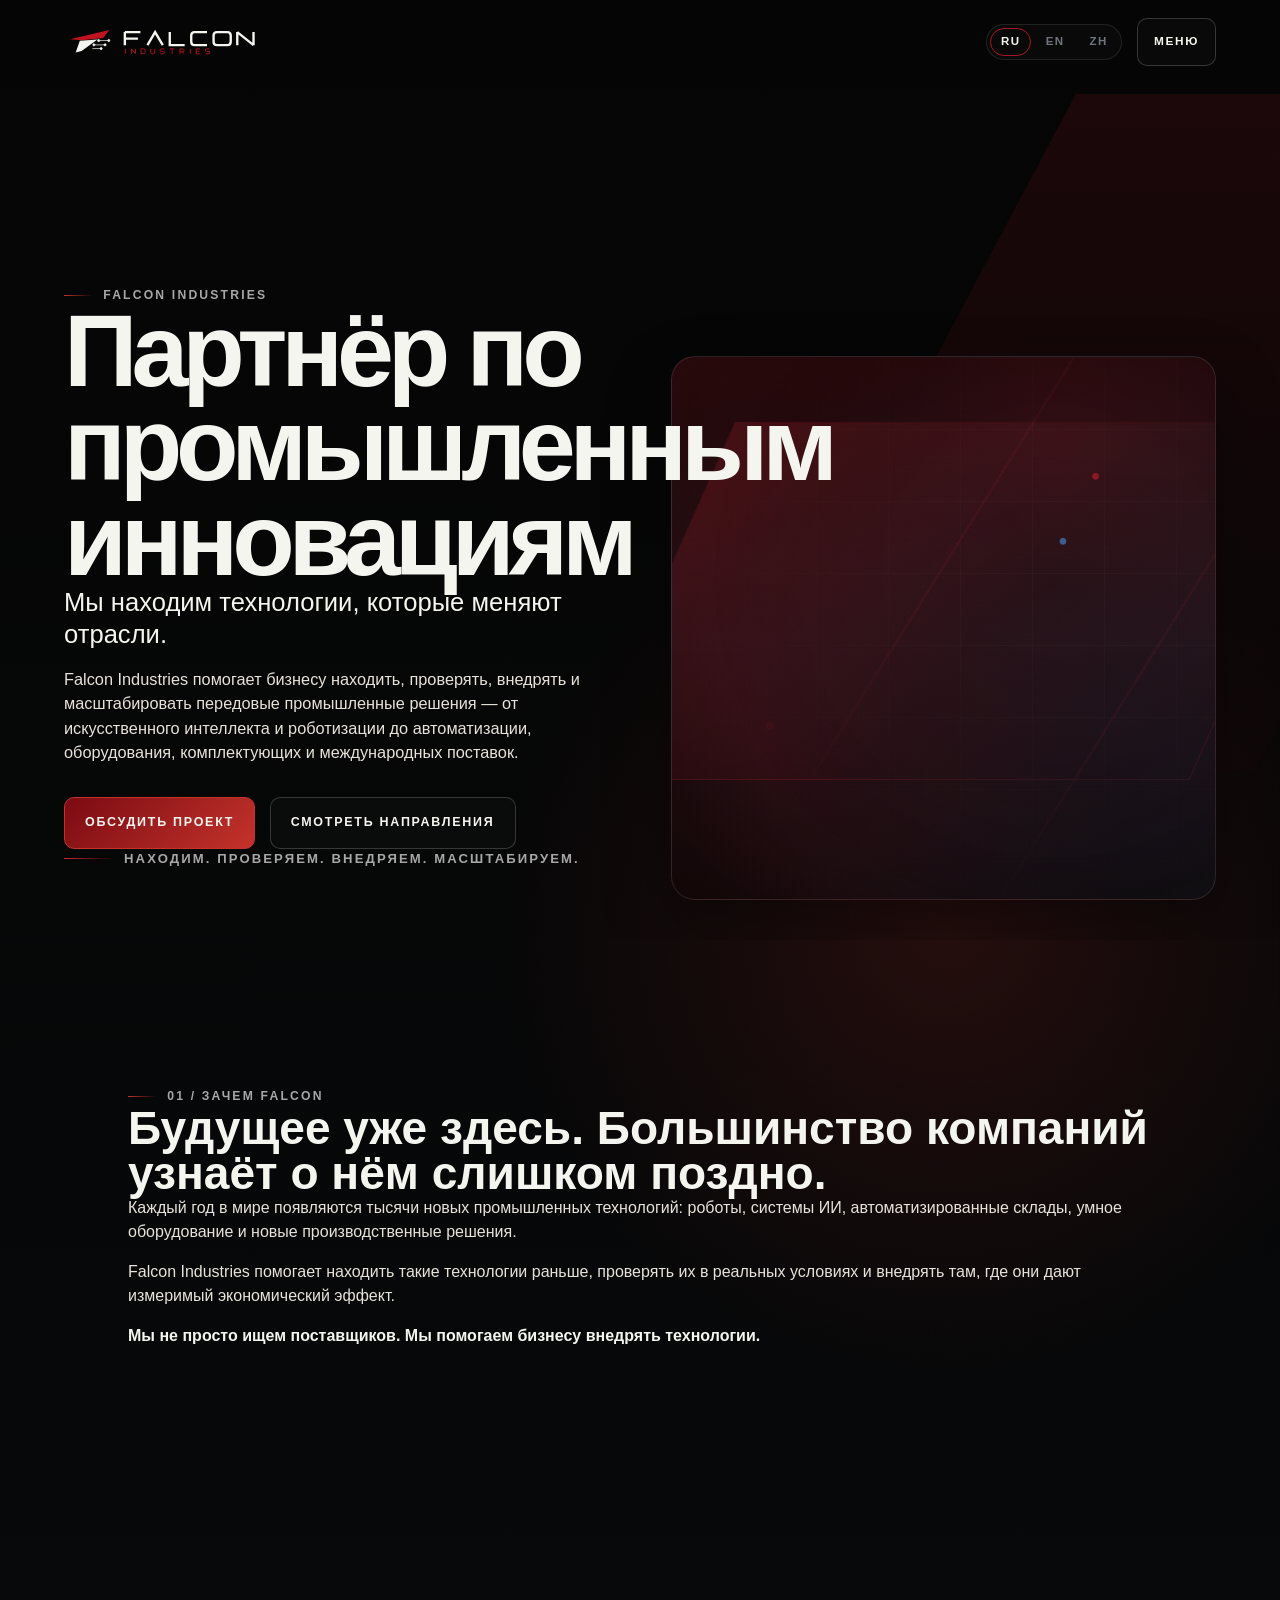
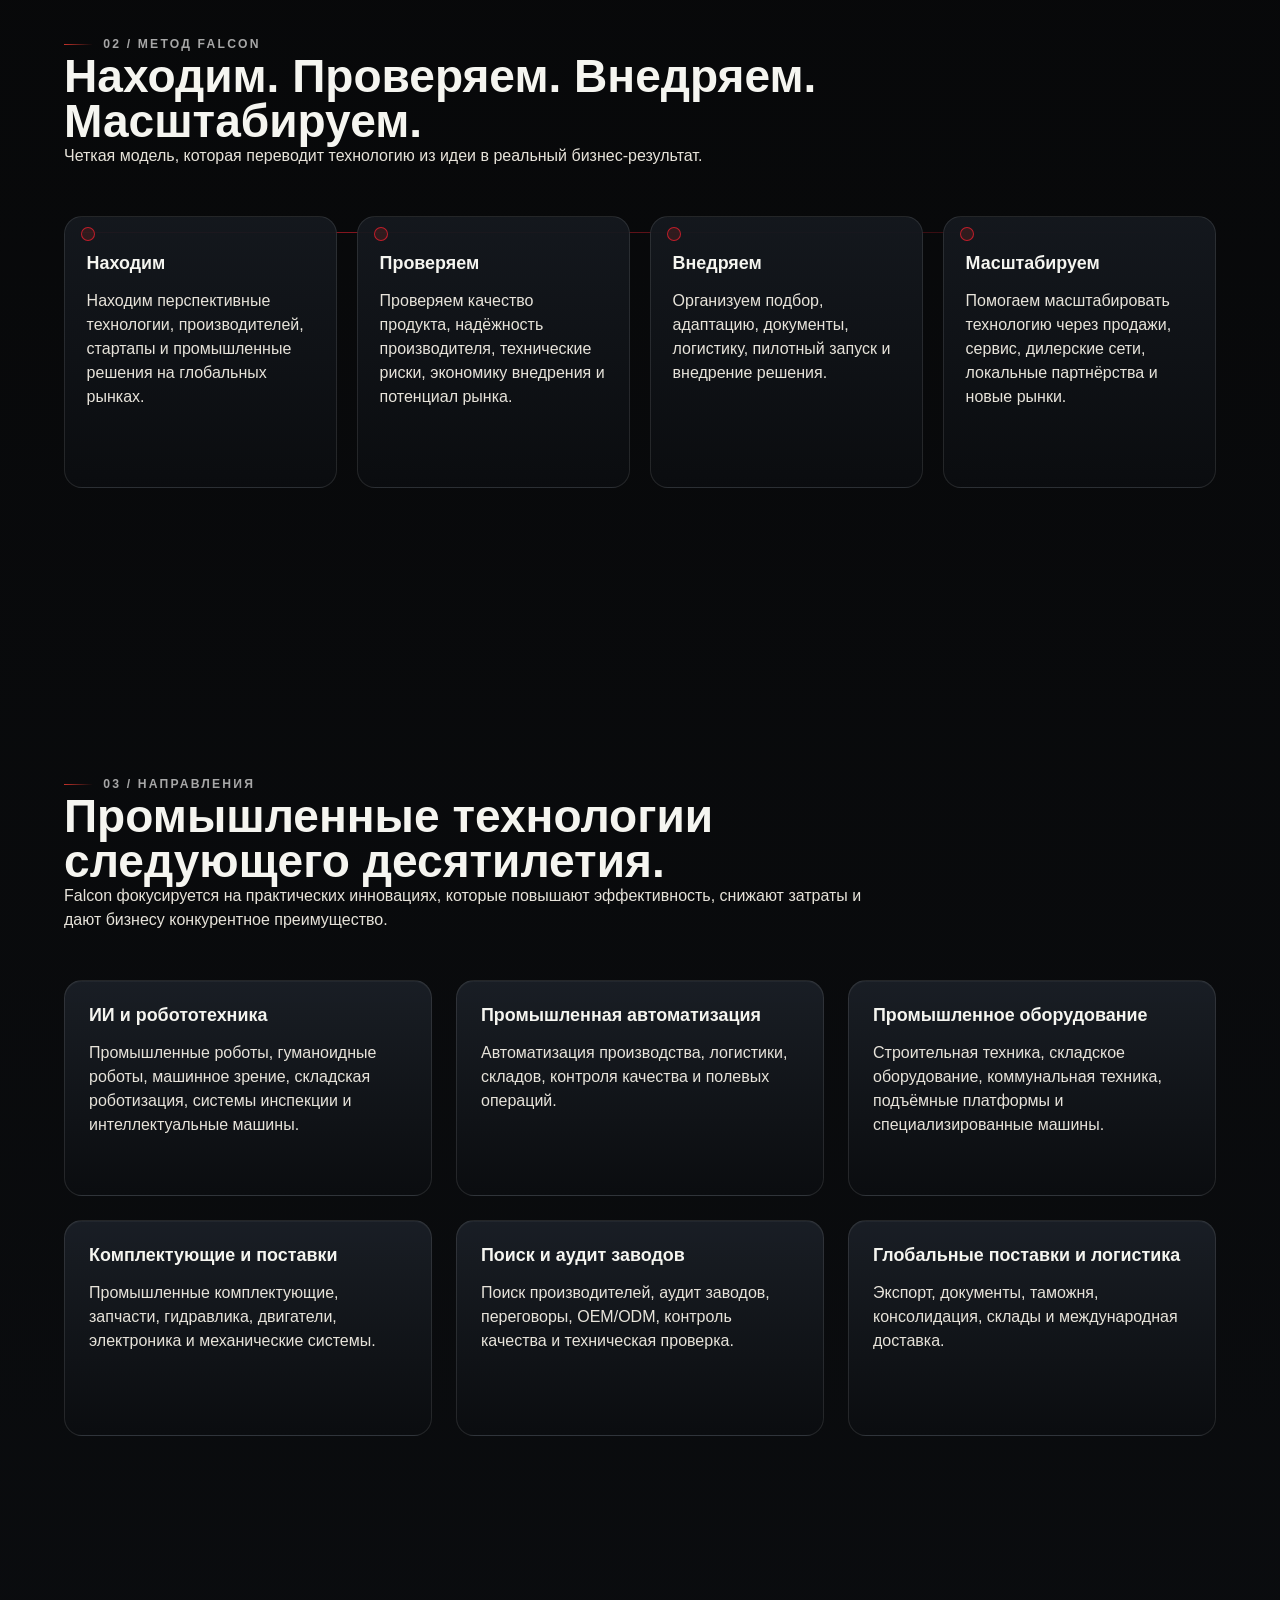
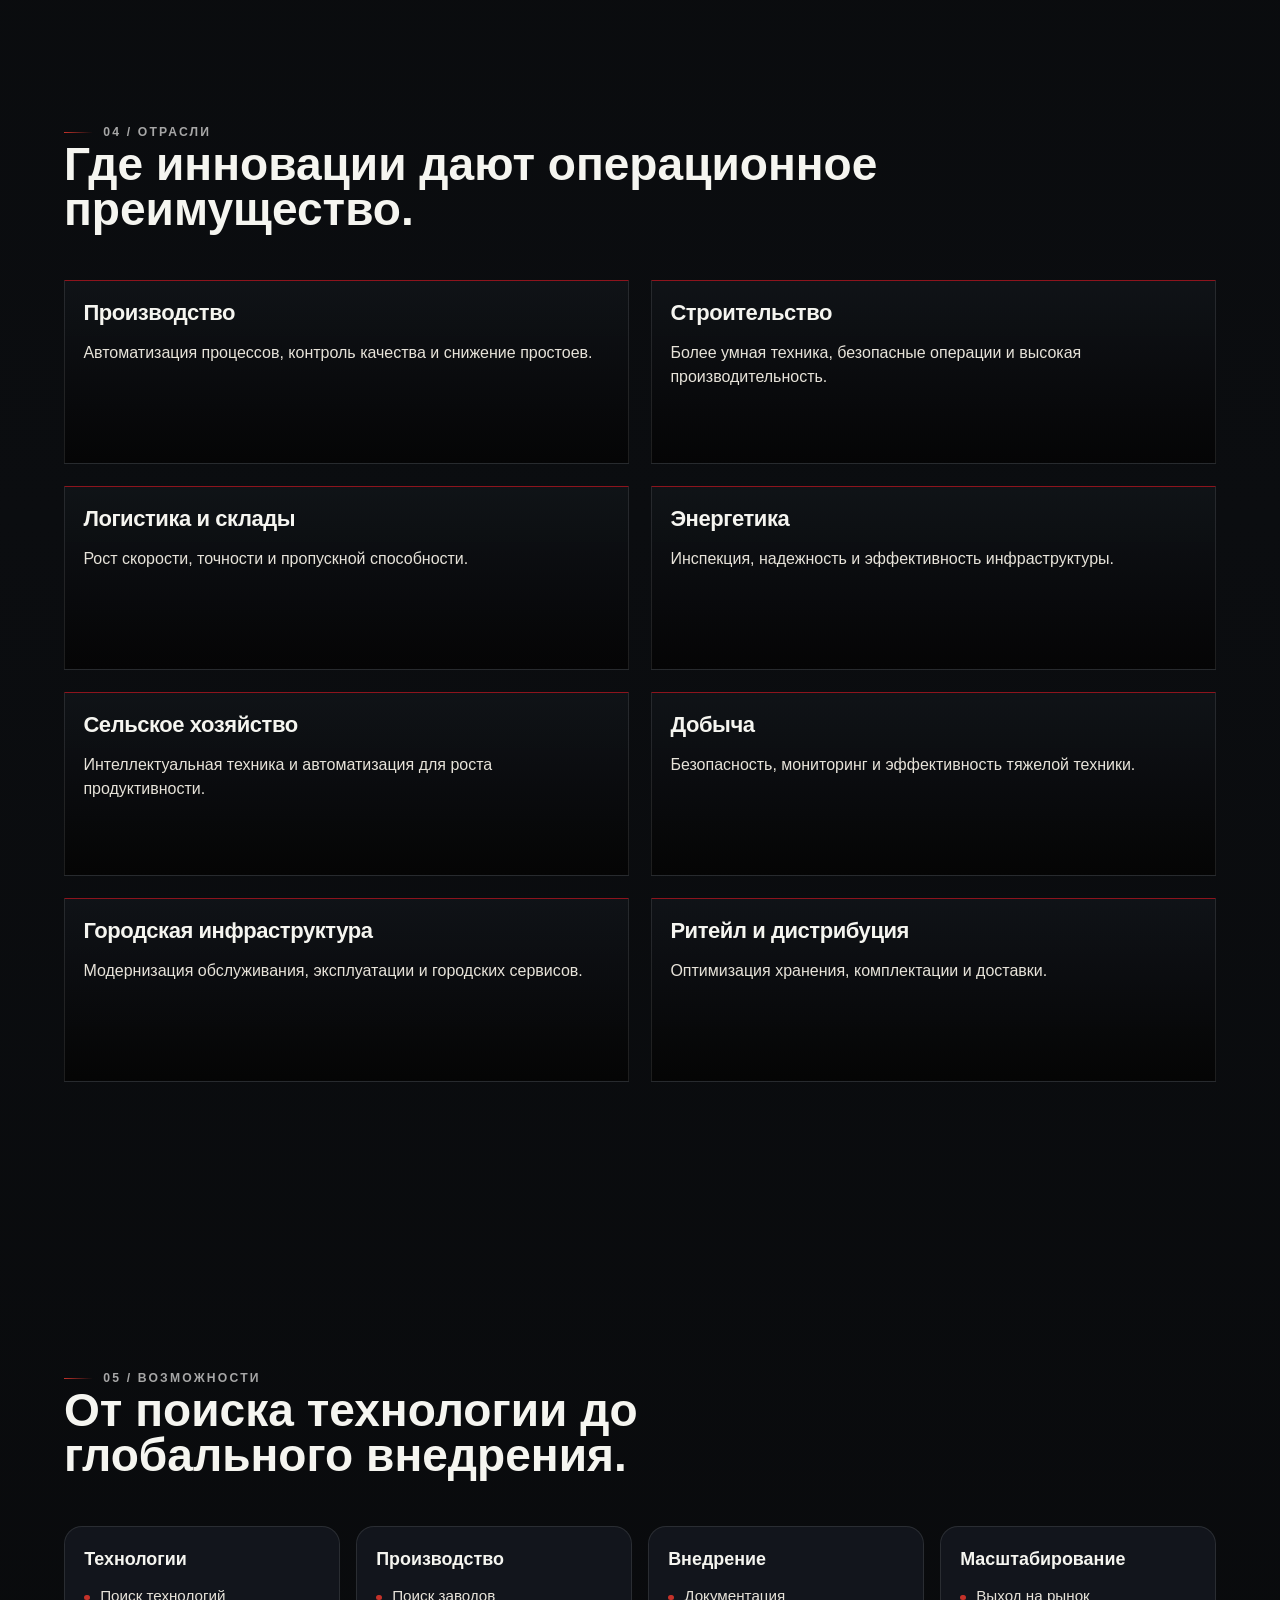
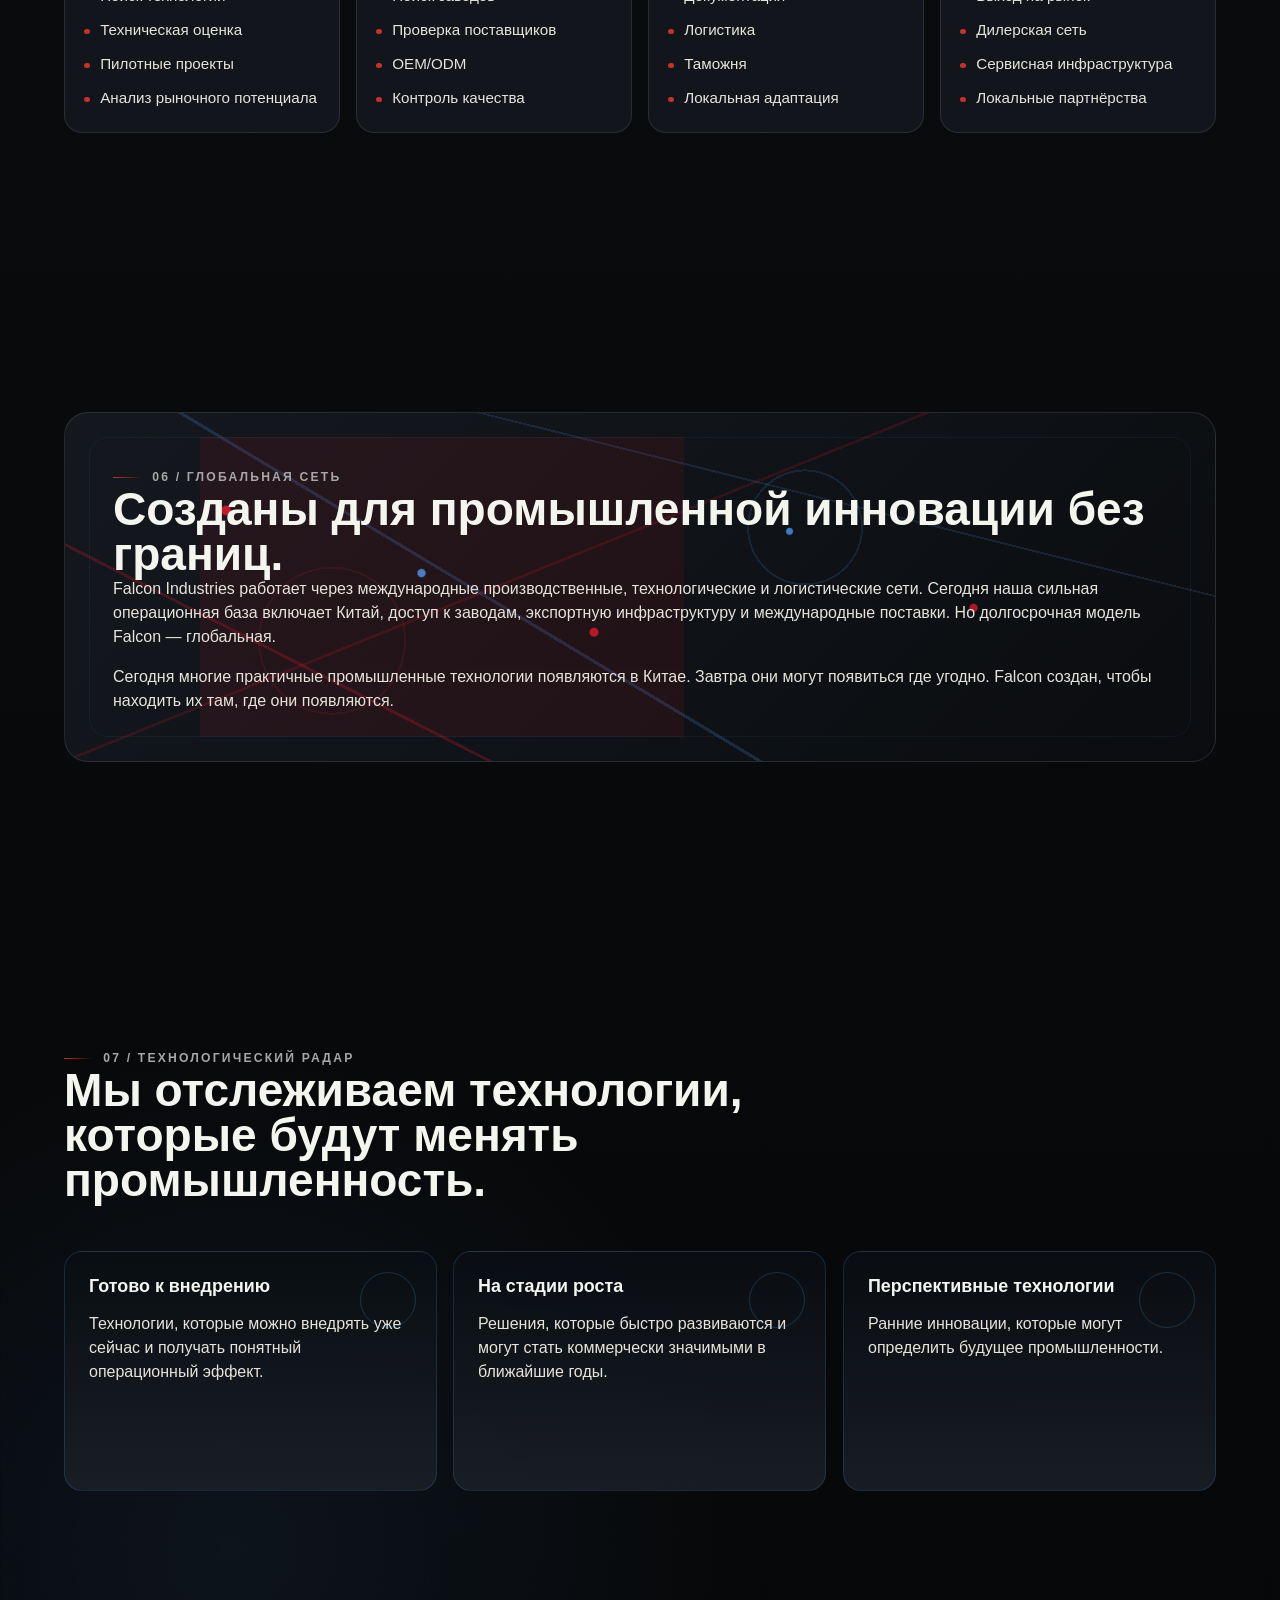
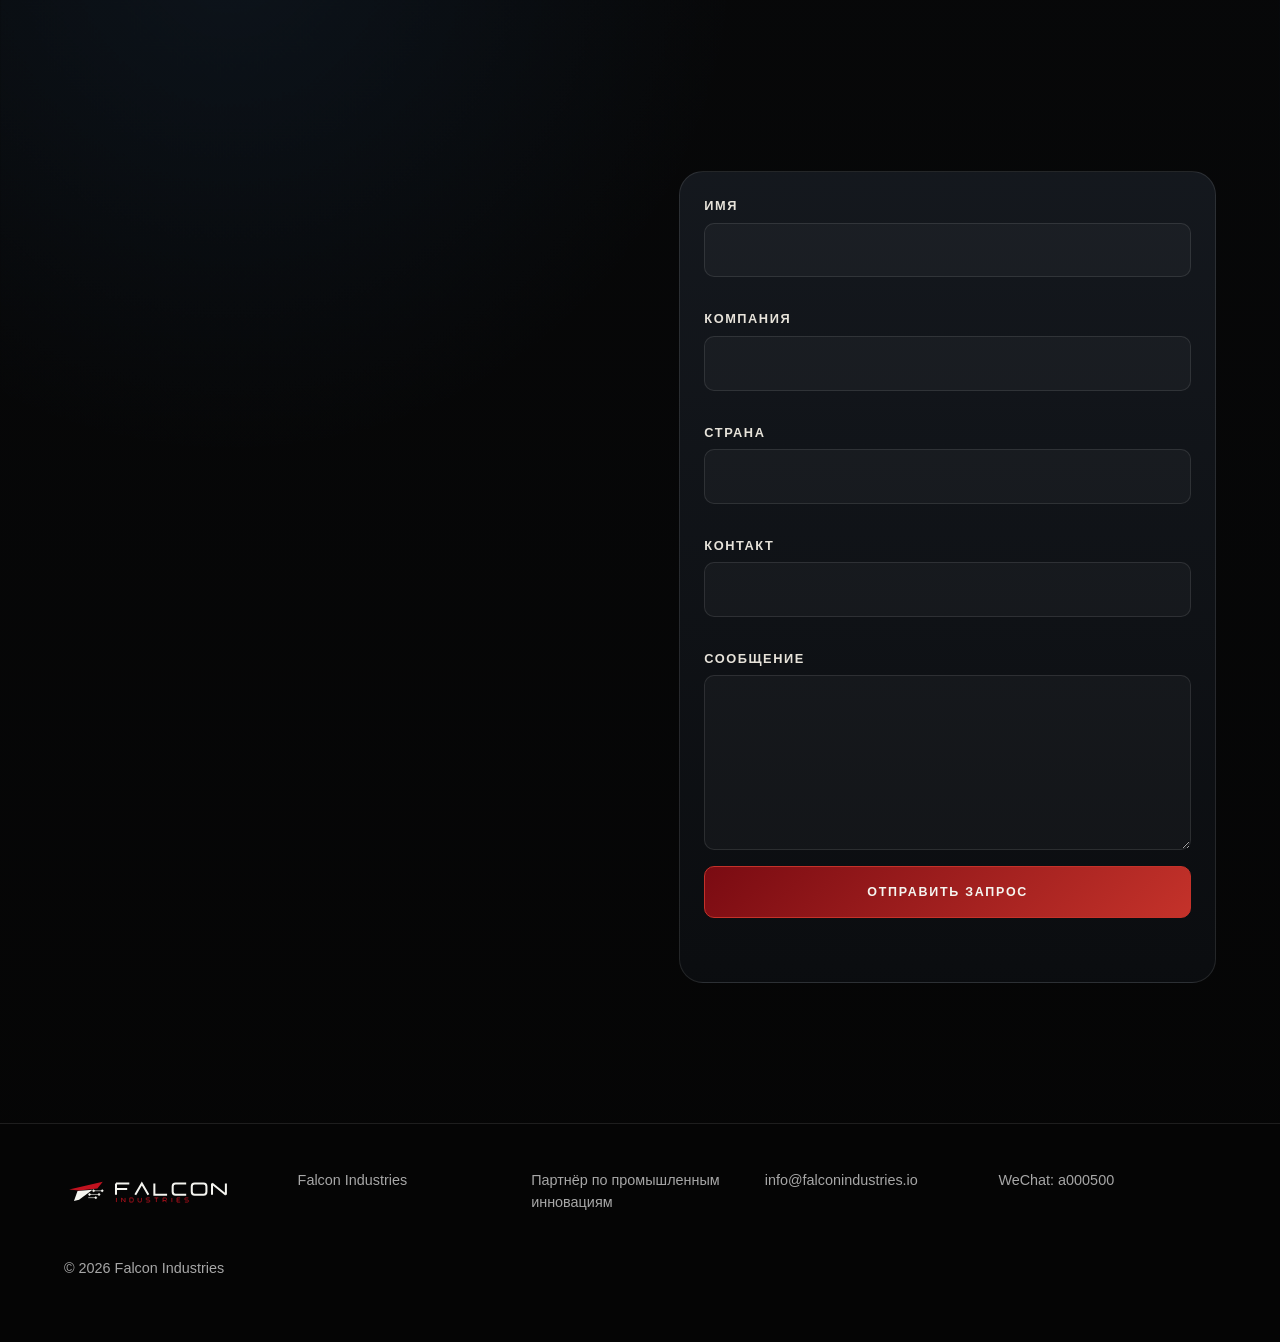
==== commit 1fa6e37f: "fix: remove legacy media fallbacks" ====
--- a/index.html
+++ b/index.html
@@ -35,7 +35,7 @@
       "sameAs": ["https://falconindustries.io/"]
     }
   </script>
-  <link rel="stylesheet" href="assets/styles.css">
+  <link rel="stylesheet" href="assets/styles.css?v=20260708-no-legacy-media">
 </head>
 <body data-lang="ru">
   <a class="skip-link" href="#main">Перейти к содержанию</a>
@@ -94,13 +94,7 @@
           </div>
           <p class="hero-bottom-line">Находим. Проверяем. Внедряем. Масштабируем.</p>
         </div>
-        <div class="hero-visual" data-reveal data-video-fallback aria-hidden="true">
-          <video autoplay muted loop playsinline preload="metadata" poster="assets/hero-poster.jpg">
-            <source src="/public/media/hero-main-mobile.mp4" media="(max-width: 767px)" type="video/mp4">
-            <source src="/public/media/hero-main.mp4" type="video/mp4">
-            <source src="assets/hero.mp4" type="video/mp4">
-          </video>
-        </div>
+        <div class="hero-visual" data-reveal aria-hidden="true"></div>
       </div>
     </section>
     <section id="about" class="section section--manifesto">
@@ -338,6 +332,6 @@
       <p>&copy; <span data-year></span> Falcon Industries</p>
     </div>
   </footer>
-  <script src="assets/app.js" defer></script>
+  <script src="assets/app.js?v=20260708-no-legacy-media" defer></script>
 </body>
 </html>
--- a/assets/styles.css
+++ b/assets/styles.css
@@ -67,8 +67,7 @@
   overflow: hidden;
 }
 
-img,
-video {
+img {
   display: block;
   max-width: 100%;
 }
@@ -533,17 +532,16 @@
 .hero-visual {
   position: relative;
   min-height: 34rem;
+  isolation: isolate;
   overflow: hidden;
   border: 1px solid var(--falcon-border);
   border-radius: var(--radius-large);
   background:
-    linear-gradient(145deg, rgba(5, 5, 5, 0.18), rgba(5, 5, 5, 0.84)),
-    linear-gradient(135deg, rgba(5, 5, 5, 0.18), rgba(196, 50, 42, 0.08)),
-    url("/assets/hero-poster.jpg"),
-    url("/assets/og-falcon.jpg");
-  background-position: center;
-  background-repeat: no-repeat;
-  background-size: cover;
+    radial-gradient(circle at 72% 18%, rgba(224, 30, 45, 0.2), transparent 34rem),
+    radial-gradient(circle at 82% 68%, rgba(77, 163, 255, 0.08), transparent 28rem),
+    radial-gradient(circle at 20% 78%, rgba(224, 30, 45, 0.1), transparent 22rem),
+    linear-gradient(135deg, rgba(224, 30, 45, 0.11), transparent 26%),
+    linear-gradient(180deg, #050505 0%, #0b0d10 52%, #050505 100%);
   box-shadow: 0 28px 64px rgba(0, 0, 0, 0.34);
 }
 
@@ -555,60 +553,38 @@
 .hero__media::before,
 .hero-visual::before {
   position: absolute;
+  inset: 12% -10% auto auto;
+  z-index: 0;
+  width: 48vw;
+  min-width: 420px;
+  height: 28vw;
+  min-height: 240px;
+  transform: skewX(-24deg);
+  content: "";
+  background:
+    linear-gradient(120deg, rgba(224, 30, 45, 0.3), rgba(224, 30, 45, 0.04) 58%, transparent),
+    linear-gradient(180deg, rgba(255, 255, 255, 0.04), transparent);
+  border: 1px solid rgba(224, 30, 45, 0.18);
+  opacity: 0.55;
+  pointer-events: none;
+}
+
+.hero__overlay,
+.hero-visual::after {
+  position: absolute;
   inset: 0;
-  z-index: 0;
+  z-index: 1;
   content: "";
   background:
     radial-gradient(circle at 18% 68%, rgba(224, 30, 45, 0.9) 0 0.25rem, transparent 0.3rem),
     radial-gradient(circle at 78% 22%, rgba(224, 30, 45, 0.72) 0 0.18rem, transparent 0.24rem),
     radial-gradient(circle at 72% 34%, rgba(77, 163, 255, 0.56) 0 0.18rem, transparent 0.24rem),
-    linear-gradient(122deg, transparent 0 38%, rgba(224, 30, 45, 0.2) 38% 39.1%, transparent 39.1% 100%),
-    linear-gradient(122deg, transparent 0 44%, rgba(224, 30, 45, 0.12) 44% 44.7%, transparent 44.7% 100%),
-    linear-gradient(90deg, transparent 0 17%, rgba(224, 30, 45, 0.26) 17% 32%, transparent 32% 100%),
-    linear-gradient(90deg, transparent 0 71%, rgba(77, 163, 255, 0.18) 71% 84%, transparent 84% 100%);
-  opacity: 0.78;
-  pointer-events: none;
-}
-
-.hero__video,
-.hero-visual video {
-  position: relative;
-  z-index: 1;
-  width: 100%;
-  height: 100%;
-  object-fit: cover;
-  filter: saturate(0.96) contrast(1.04);
-}
-
-.hero__fallback {
-  position: absolute;
-  inset: 0;
-  z-index: 0;
-  background:
-    linear-gradient(145deg, rgba(5, 5, 5, 0.12), rgba(5, 5, 5, 0.82)),
-    linear-gradient(135deg, rgba(5, 5, 5, 0.18), rgba(196, 50, 42, 0.08)),
-    url("/assets/hero-poster.jpg"),
-    url("/assets/og-falcon.jpg");
-  background-position: center;
-  background-repeat: no-repeat;
-  background-size: cover;
-}
-
-.hero__overlay,
-.hero-visual::after {
-  position: absolute;
-  inset: 0;
-  z-index: 2;
-  content: "";
-  background:
-    radial-gradient(circle at 18% 68%, rgba(224, 30, 45, 0.22) 0 0.5rem, transparent 0.6rem),
-    radial-gradient(circle at 78% 22%, rgba(224, 30, 45, 0.14) 0 0.42rem, transparent 0.52rem),
-    radial-gradient(circle at 72% 34%, rgba(77, 163, 255, 0.12) 0 0.48rem, transparent 0.58rem),
     repeating-linear-gradient(122deg, transparent 0 7.25rem, rgba(224, 30, 45, 0.12) 7.25rem 7.4rem, transparent 7.4rem 14rem),
-    linear-gradient(122deg, transparent 0 37%, rgba(224, 30, 45, 0.18) 37% 39%, transparent 39% 100%),
-    linear-gradient(90deg, transparent 0 18%, rgba(224, 30, 45, 0.18) 18% 33%, transparent 33% 100%),
-    linear-gradient(180deg, rgba(5, 5, 5, 0.18) 0%, rgba(5, 5, 5, 0.56) 72%, rgba(5, 5, 5, 0.82) 100%),
-    linear-gradient(135deg, rgba(11, 13, 16, 0.18), rgba(196, 50, 42, 0.14));
+    linear-gradient(rgba(255, 255, 255, 0.025) 1px, transparent 1px),
+    linear-gradient(90deg, rgba(255, 255, 255, 0.025) 1px, transparent 1px),
+    linear-gradient(180deg, rgba(5, 5, 5, 0.06) 0%, rgba(5, 5, 5, 0.42) 72%, rgba(5, 5, 5, 0.68) 100%);
+  background-size: auto, auto, auto, auto, 72px 72px, 72px 72px, auto;
+  mask-image: radial-gradient(circle at 70% 40%, black, transparent 68%);
   pointer-events: none;
 }
 
@@ -1233,11 +1209,6 @@
     transition-duration: 0.01ms !important;
   }
 
-  .hero__video,
-  .hero-visual video {
-    display: none;
-  }
-
   .js-enabled [data-reveal],
   [data-reveal] {
     opacity: 1;
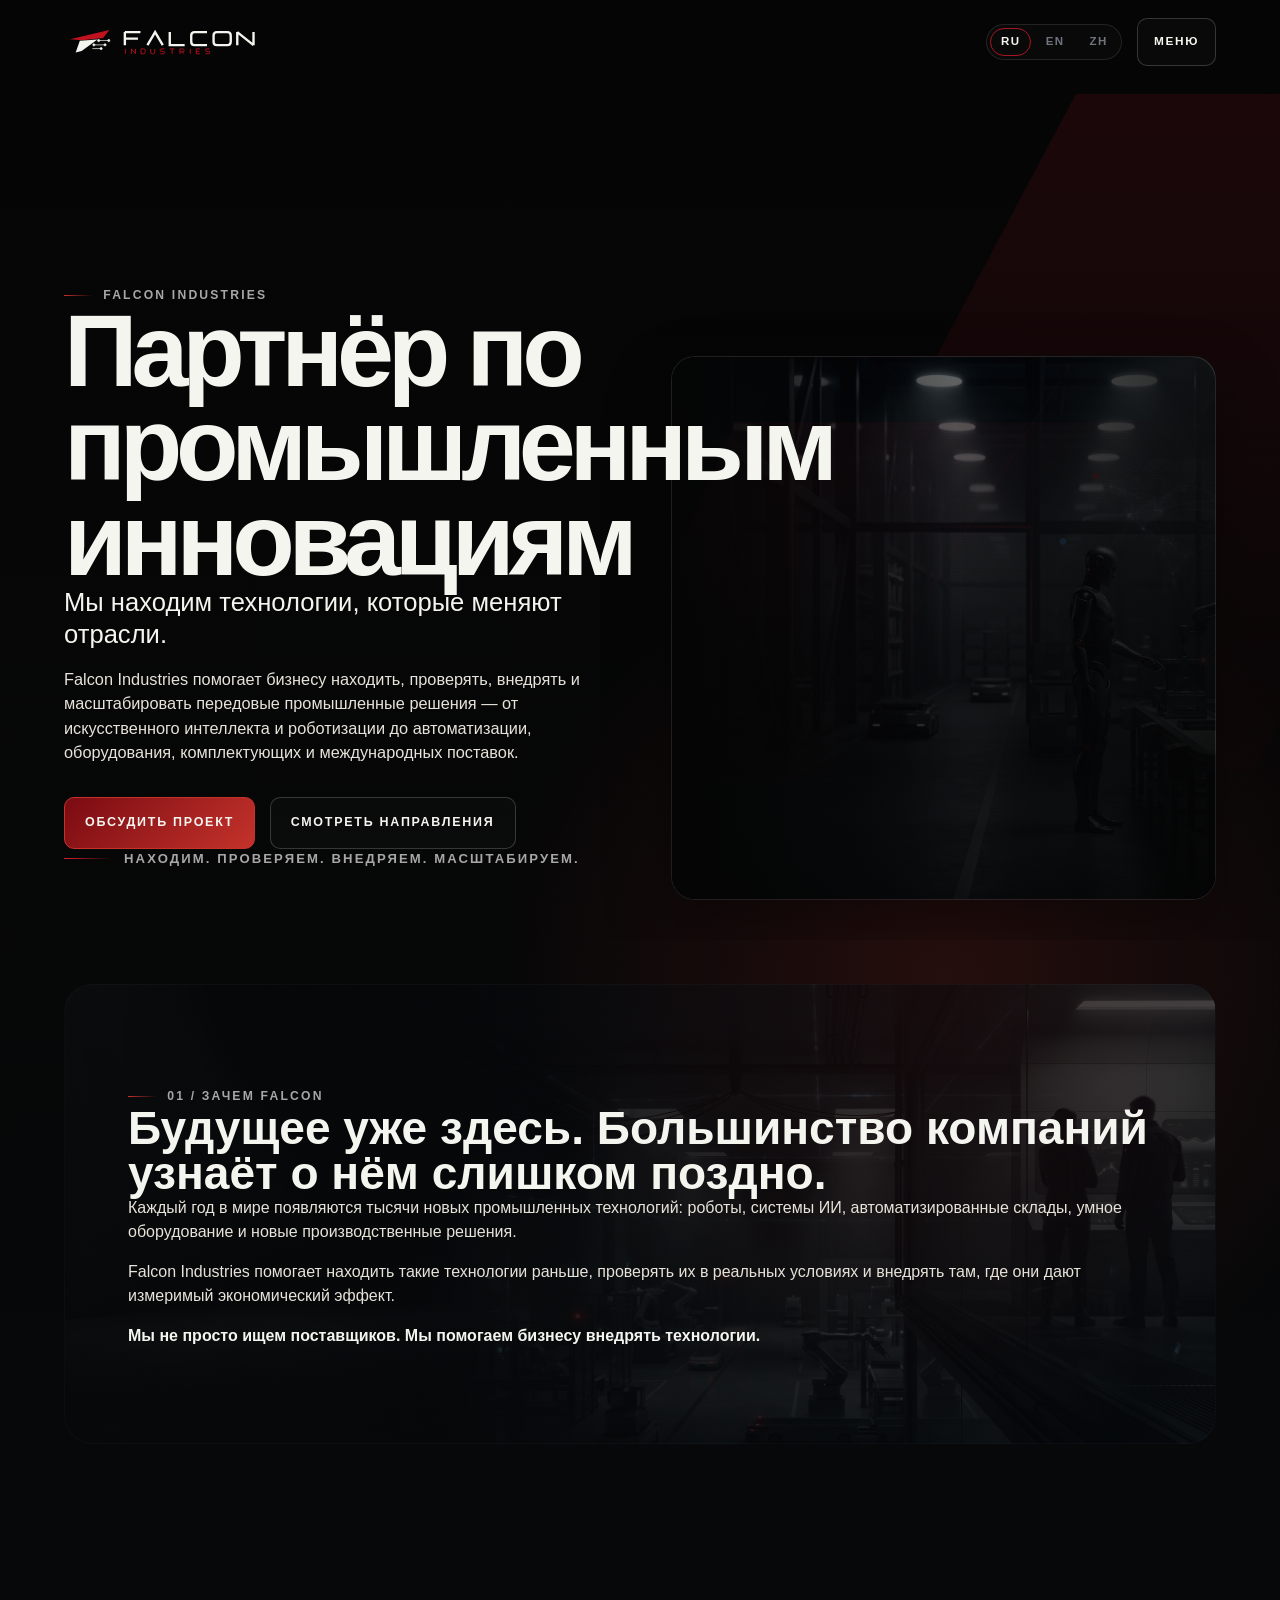
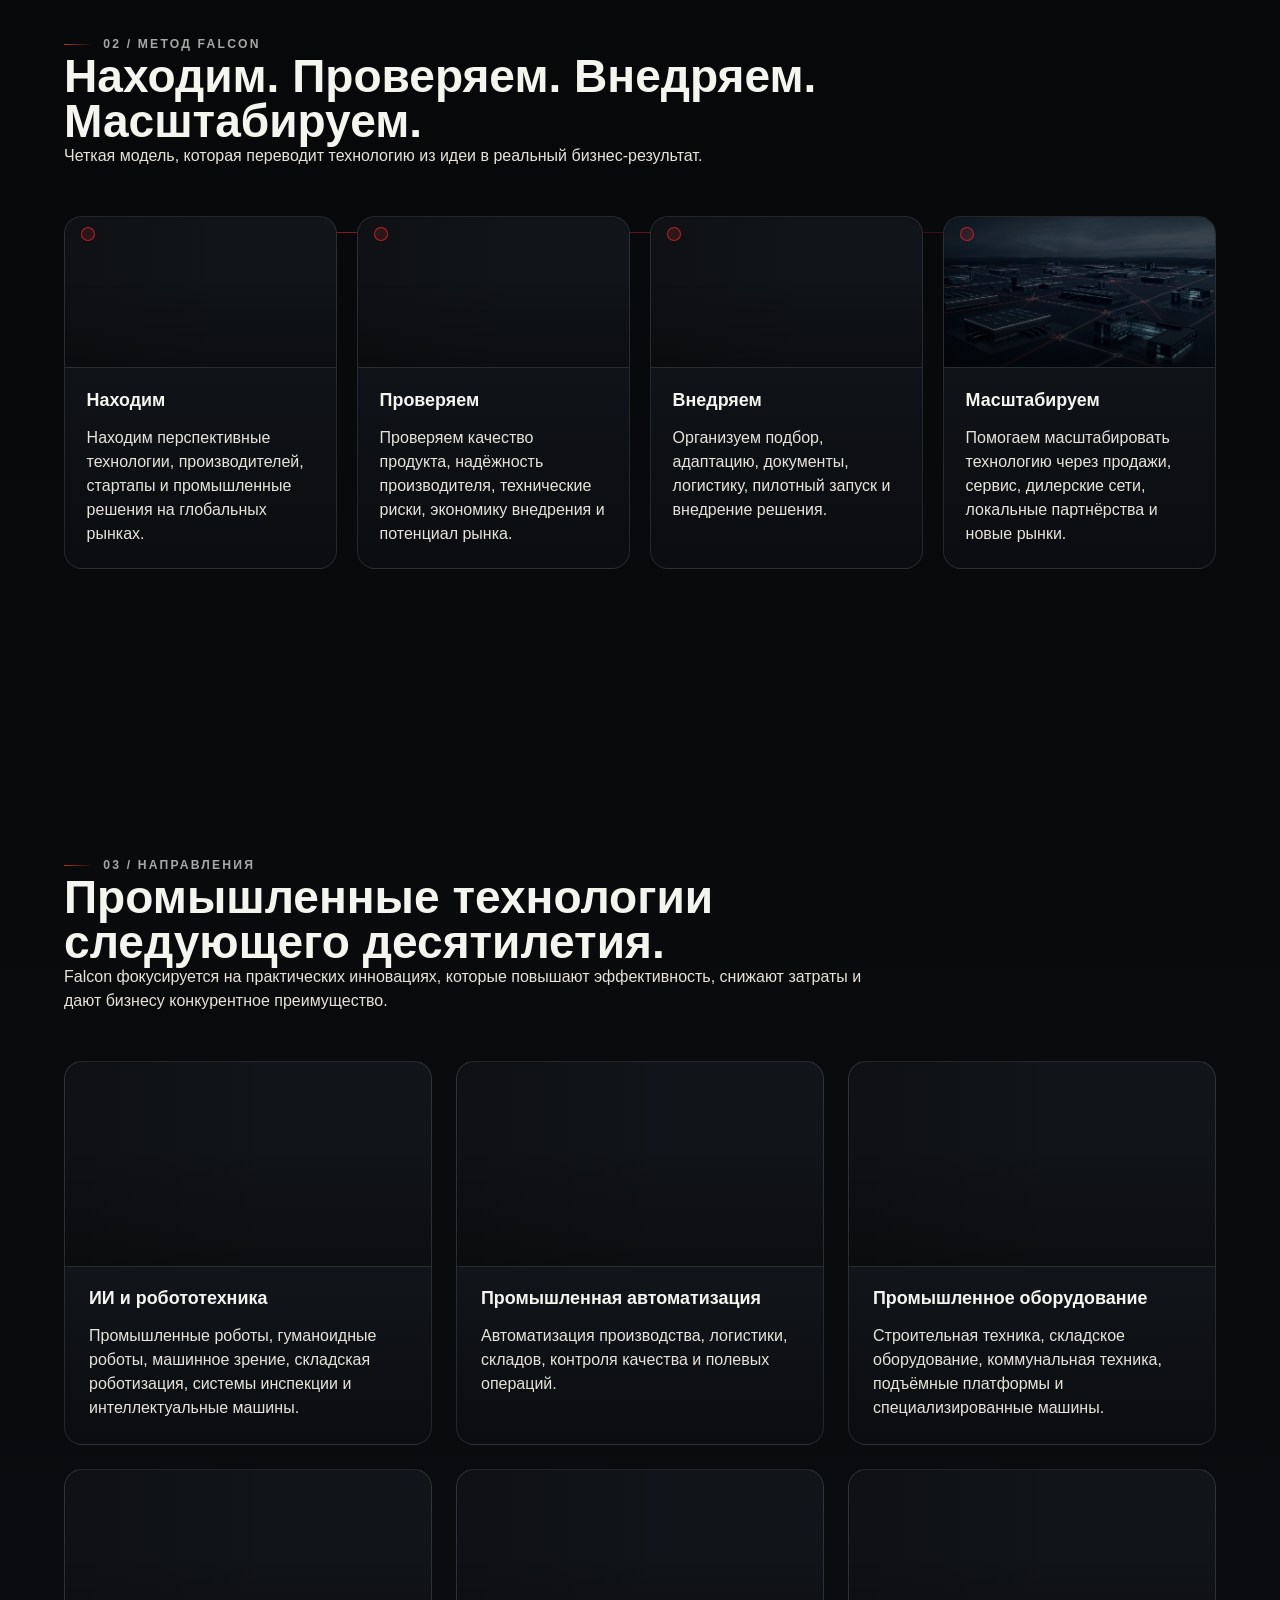
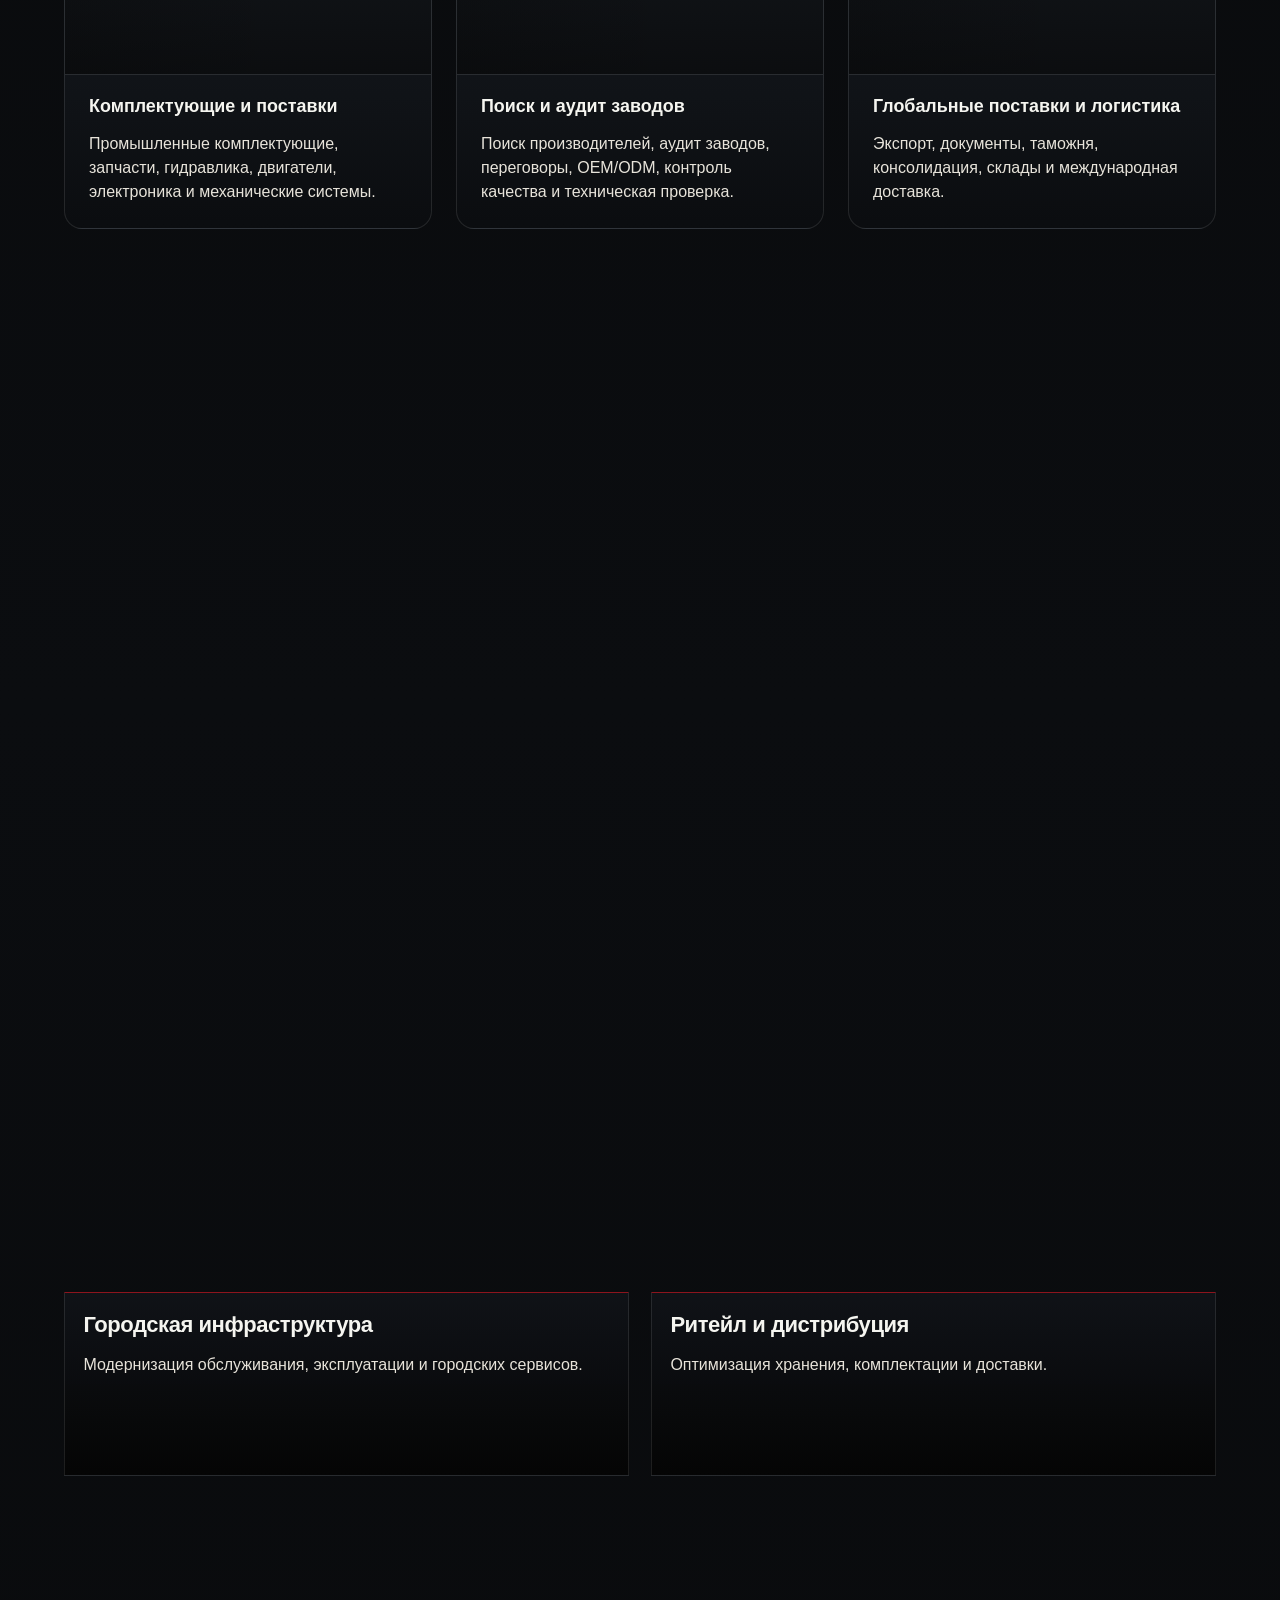
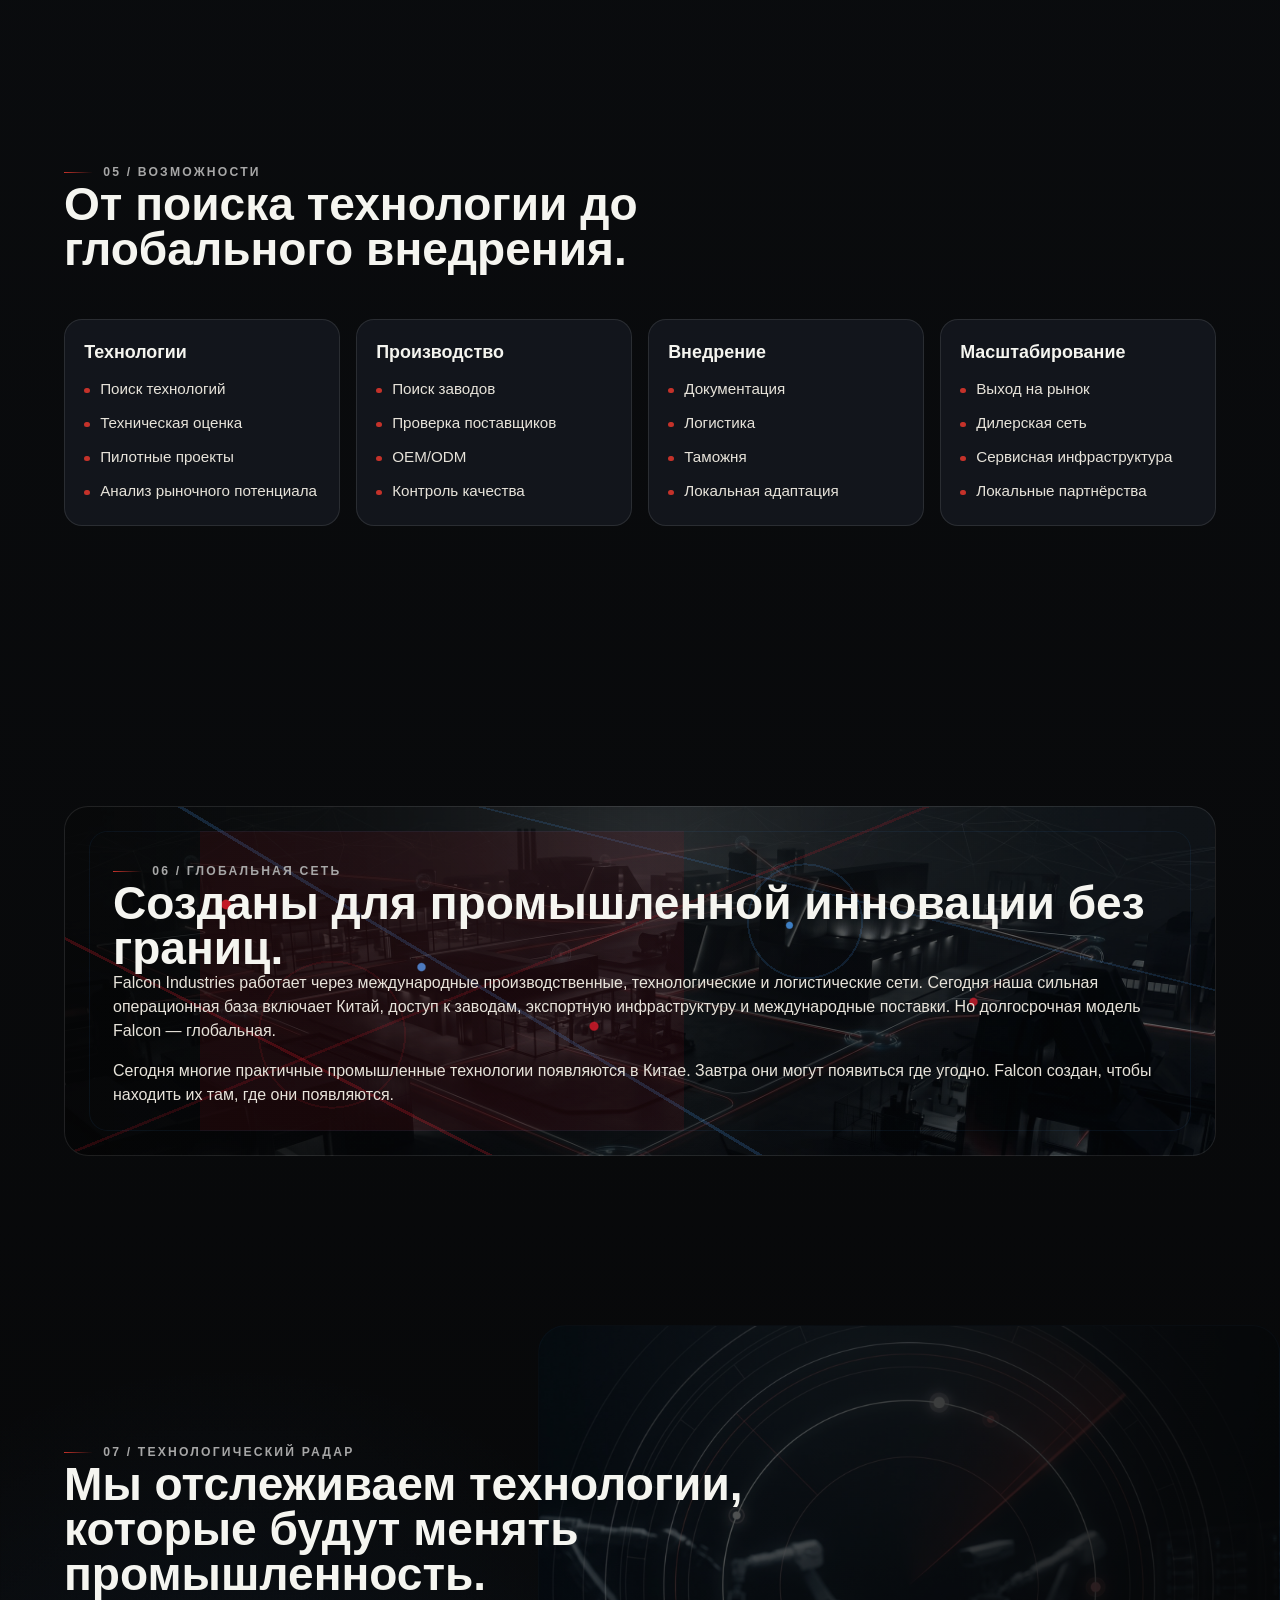
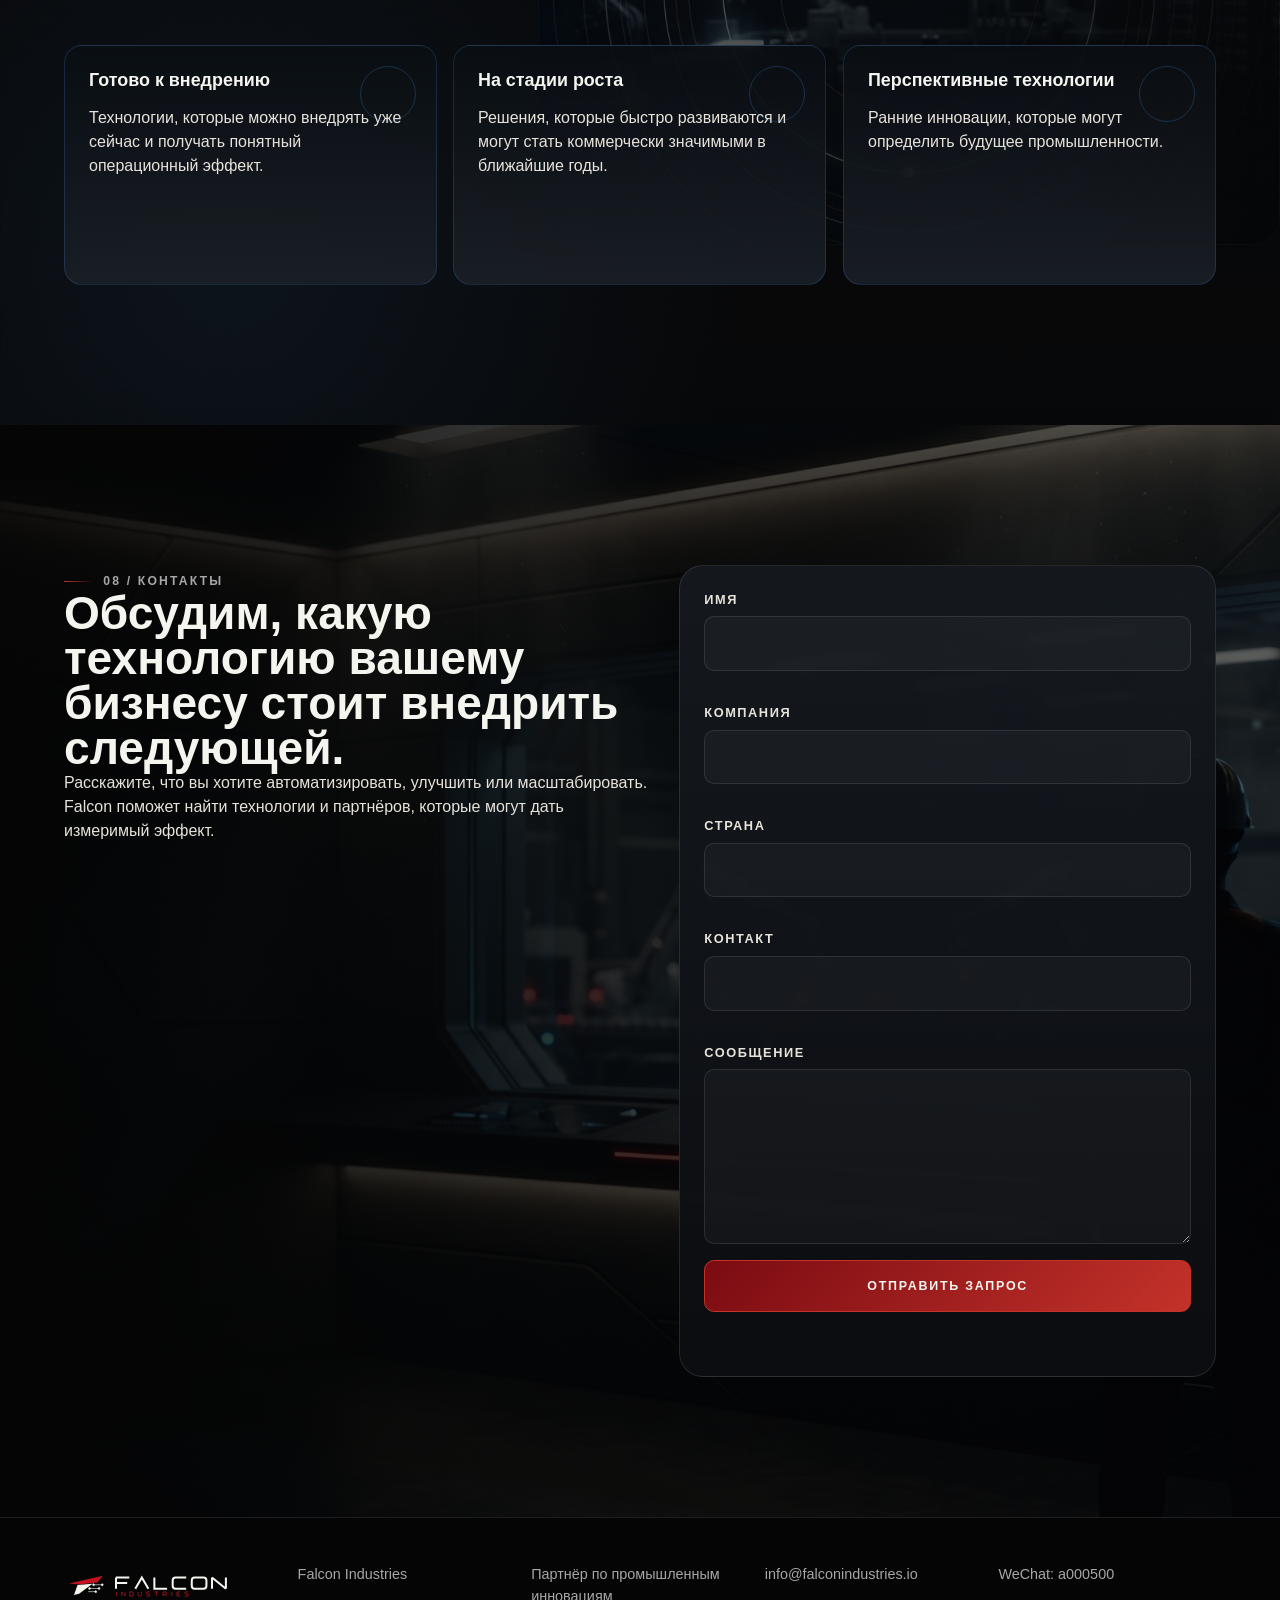
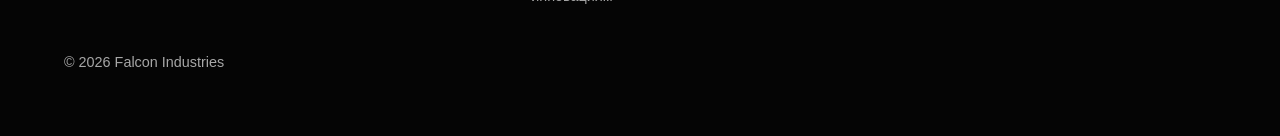
==== commit c6a83f2c: "feat: integrate falcon generated media" ====
--- a/index.html
+++ b/index.html
@@ -18,11 +18,11 @@
   <meta property="og:title" content="Falcon Industries — партнёр по промышленным инновациям">
   <meta property="og:description" content="Мы находим технологии, которые меняют отрасли. Находим. Проверяем. Внедряем. Масштабируем.">
   <meta property="og:url" content="https://falconindustries.io/">
-  <meta property="og:image" content="https://falconindustries.io/public/brand/falcon-og-logo.png">
+  <meta property="og:image" content="https://falconindustries.io/public/media/og-falcon.jpg">
   <meta name="twitter:card" content="summary_large_image">
   <meta name="twitter:title" content="Falcon Industries — партнёр по промышленным инновациям">
   <meta name="twitter:description" content="Мы находим технологии, которые меняют отрасли. Находим. Проверяем. Внедряем. Масштабируем.">
-  <meta name="twitter:image" content="https://falconindustries.io/public/brand/falcon-og-logo.png">
+  <meta name="twitter:image" content="https://falconindustries.io/public/media/og-falcon.jpg">
   <script type="application/ld+json">
     {
       "@context": "https://schema.org",
@@ -35,7 +35,8 @@
       "sameAs": ["https://falconindustries.io/"]
     }
   </script>
-  <link rel="stylesheet" href="assets/styles.css?v=20260708-no-legacy-media">
+  <link rel="preload" as="image" href="/public/media/hero-poster.jpg">
+  <link rel="stylesheet" href="assets/styles.css?v=20260709-media">
 </head>
 <body data-lang="ru">
   <a class="skip-link" href="#main">Перейти к содержанию</a>
@@ -94,7 +95,13 @@
           </div>
           <p class="hero-bottom-line">Находим. Проверяем. Внедряем. Масштабируем.</p>
         </div>
-        <div class="hero-visual" data-reveal aria-hidden="true"></div>
+        <div class="hero-visual hero__media" data-reveal aria-hidden="true">
+          <video class="hero__video" autoplay muted loop playsinline preload="metadata" poster="/public/media/hero-poster.jpg" data-video-fallback aria-hidden="true">
+            <source src="/public/media/hero-main-mobile.mp4" type="video/mp4" media="(max-width: 768px)">
+            <source src="/public/media/hero-main.mp4" type="video/mp4">
+          </video>
+          <div class="hero__overlay" aria-hidden="true"></div>
+        </div>
       </div>
     </section>
     <section id="about" class="section section--manifesto">
@@ -115,18 +122,30 @@
         </div>
         <div class="signal-grid">
           <article class="signal-card" data-reveal>
+            <figure class="approach-card__media" aria-hidden="true">
+              <img src="/public/media/discover.jpg" alt="" width="2400" height="1350" loading="lazy" decoding="async">
+            </figure>
             <h3>Находим</h3>
             <p>Находим перспективные технологии, производителей, стартапы и промышленные решения на глобальных рынках.</p>
           </article>
           <article class="signal-card" data-reveal>
+            <figure class="approach-card__media" aria-hidden="true">
+              <img src="/public/media/validate.jpg" alt="" width="2400" height="1350" loading="lazy" decoding="async">
+            </figure>
             <h3>Проверяем</h3>
             <p>Проверяем качество продукта, надёжность производителя, технические риски, экономику внедрения и потенциал рынка.</p>
           </article>
           <article class="signal-card" data-reveal>
+            <figure class="approach-card__media" aria-hidden="true">
+              <img src="/public/media/deploy.jpg" alt="" width="2400" height="1350" loading="lazy" decoding="async">
+            </figure>
             <h3>Внедряем</h3>
             <p>Организуем подбор, адаптацию, документы, логистику, пилотный запуск и внедрение решения.</p>
           </article>
           <article class="signal-card" data-reveal>
+            <figure class="approach-card__media" aria-hidden="true">
+              <img src="/public/media/scale.jpg" alt="" width="2400" height="1350" loading="lazy" decoding="async">
+            </figure>
             <h3>Масштабируем</h3>
             <p>Помогаем масштабировать технологию через продажи, сервис, дилерские сети, локальные партнёрства и новые рынки.</p>
           </article>
@@ -142,26 +161,44 @@
         </div>
         <div class="technology-grid">
           <article class="tech-card" data-reveal>
+            <figure class="tech-card__media" aria-hidden="true">
+              <img src="/public/media/ai-robotics-card.jpg" alt="" width="1920" height="1080" loading="lazy" decoding="async">
+            </figure>
             <h3>ИИ и робототехника</h3>
             <p>Промышленные роботы, гуманоидные роботы, машинное зрение, складская роботизация, системы инспекции и интеллектуальные машины.</p>
           </article>
           <article class="tech-card" data-reveal>
+            <figure class="tech-card__media" aria-hidden="true">
+              <img src="/public/media/industrial-automation-card.jpg" alt="" width="1920" height="1080" loading="lazy" decoding="async">
+            </figure>
             <h3>Промышленная автоматизация</h3>
             <p>Автоматизация производства, логистики, складов, контроля качества и полевых операций.</p>
           </article>
           <article class="tech-card" data-reveal>
+            <figure class="tech-card__media" aria-hidden="true">
+              <img src="/public/media/industrial-equipment-card.jpg" alt="" width="1920" height="1080" loading="lazy" decoding="async">
+            </figure>
             <h3>Промышленное оборудование</h3>
             <p>Строительная техника, складское оборудование, коммунальная техника, подъёмные платформы и специализированные машины.</p>
           </article>
           <article class="tech-card" data-reveal>
+            <figure class="tech-card__media" aria-hidden="true">
+              <img src="/public/media/components-supply-card.jpg" alt="" width="1920" height="1080" loading="lazy" decoding="async">
+            </figure>
             <h3>Комплектующие и поставки</h3>
             <p>Промышленные комплектующие, запчасти, гидравлика, двигатели, электроника и механические системы.</p>
           </article>
           <article class="tech-card" data-reveal>
+            <figure class="tech-card__media" aria-hidden="true">
+              <img src="/public/media/factory-audit-card.jpg" alt="" width="1920" height="1080" loading="lazy" decoding="async">
+            </figure>
             <h3>Поиск и аудит заводов</h3>
             <p>Поиск производителей, аудит заводов, переговоры, OEM/ODM, контроль качества и техническая проверка.</p>
           </article>
           <article class="tech-card" data-reveal>
+            <figure class="tech-card__media" aria-hidden="true">
+              <img src="/public/media/global-supply-card.jpg" alt="" width="1920" height="1080" loading="lazy" decoding="async">
+            </figure>
             <h3>Глобальные поставки и логистика</h3>
             <p>Экспорт, документы, таможня, консолидация, склады и международная доставка.</p>
           </article>
@@ -332,6 +369,6 @@
       <p>&copy; <span data-year></span> Falcon Industries</p>
     </div>
   </footer>
-  <script src="assets/app.js?v=20260708-no-legacy-media" defer></script>
+  <script src="assets/app.js?v=20260709-media" defer></script>
 </body>
 </html>
--- a/assets/styles.css
+++ b/assets/styles.css
@@ -72,6 +72,10 @@
   max-width: 100%;
 }
 
+video {
+  display: block;
+}
+
 a {
   color: inherit;
   text-decoration: none;
@@ -537,6 +541,8 @@
   border: 1px solid var(--falcon-border);
   border-radius: var(--radius-large);
   background:
+    linear-gradient(90deg, rgba(5, 5, 5, 0.9), rgba(5, 5, 5, 0.42) 50%, rgba(5, 5, 5, 0.76)),
+    url("/public/media/hero-poster.jpg") center / cover no-repeat,
     radial-gradient(circle at 72% 18%, rgba(224, 30, 45, 0.2), transparent 34rem),
     radial-gradient(circle at 82% 68%, rgba(77, 163, 255, 0.08), transparent 28rem),
     radial-gradient(circle at 20% 78%, rgba(224, 30, 45, 0.1), transparent 22rem),
@@ -546,15 +552,14 @@
 }
 
 .hero__media {
-  position: absolute;
-  inset: 0;
+  position: relative;
 }
 
 .hero__media::before,
 .hero-visual::before {
   position: absolute;
   inset: 12% -10% auto auto;
-  z-index: 0;
+  z-index: 1;
   width: 48vw;
   min-width: 420px;
   height: 28vw;
@@ -569,11 +574,10 @@
   pointer-events: none;
 }
 
-.hero__overlay,
 .hero-visual::after {
   position: absolute;
   inset: 0;
-  z-index: 1;
+  z-index: 2;
   content: "";
   background:
     radial-gradient(circle at 18% 68%, rgba(224, 30, 45, 0.9) 0 0.25rem, transparent 0.3rem),
@@ -586,6 +590,30 @@
   background-size: auto, auto, auto, auto, 72px 72px, 72px 72px, auto;
   mask-image: radial-gradient(circle at 70% 40%, black, transparent 68%);
   pointer-events: none;
+}
+
+.hero__video {
+  position: absolute;
+  inset: 0;
+  z-index: 0;
+  width: 100%;
+  height: 100%;
+  object-fit: cover;
+  opacity: 0.74;
+}
+
+.hero__overlay {
+  position: absolute;
+  inset: 0;
+  z-index: 3;
+  background:
+    linear-gradient(90deg, rgba(5, 5, 5, 0.94), rgba(5, 5, 5, 0.48) 52%, rgba(5, 5, 5, 0.8)),
+    linear-gradient(180deg, rgba(5, 5, 5, 0.16), rgba(5, 5, 5, 0.72));
+  pointer-events: none;
+}
+
+.hero__media.has-video-error .hero__video {
+  display: none;
 }
 
 .hero-layout {
@@ -680,7 +708,27 @@
 
 .section--manifesto .container,
 .manifesto {
+  position: relative;
+  z-index: 1;
   max-width: 64rem;
+}
+
+.section--manifesto {
+  position: relative;
+  overflow: hidden;
+}
+
+.section--manifesto::before {
+  position: absolute;
+  inset: 8% var(--container-pad);
+  content: "";
+  border: 1px solid rgba(255, 255, 255, 0.06);
+  border-radius: 28px;
+  background:
+    linear-gradient(90deg, rgba(5, 5, 5, 0.84), rgba(5, 5, 5, 0.48)),
+    url("/public/media/philosophy-bg.jpg") center / cover no-repeat;
+  opacity: 0.44;
+  pointer-events: none;
 }
 
 .section--manifesto strong,
@@ -721,7 +769,8 @@
 .signal-card {
   position: relative;
   min-height: 17rem;
-  padding: 2.25rem 1.35rem 1.4rem;
+  overflow: hidden;
+  padding: 0 1.35rem 1.4rem;
   border: 1px solid var(--falcon-border);
   border-radius: var(--radius-medium);
   background:
@@ -733,12 +782,61 @@
   position: absolute;
   top: 0.65rem;
   left: 1rem;
+  z-index: 2;
   width: 0.85rem;
   height: 0.85rem;
   border: 1px solid rgba(224, 30, 45, 0.82);
   border-radius: 999px;
   content: "";
   background: rgba(196, 50, 42, 0.16);
+}
+
+.approach-card__media,
+.tech-card__media {
+  position: relative;
+  overflow: hidden;
+  aspect-ratio: 16 / 9;
+  border-bottom: 1px solid var(--falcon-border);
+  background: var(--falcon-deep-metal);
+}
+
+.approach-card__media {
+  margin: -1px -1.35rem 1.35rem;
+}
+
+.tech-card__media {
+  margin: -1px -1.5rem 1.35rem;
+}
+
+.approach-card__media::after,
+.tech-card__media::after {
+  position: absolute;
+  inset: 0;
+  content: "";
+  background:
+    linear-gradient(180deg, transparent 42%, rgba(5, 5, 5, 0.44)),
+    linear-gradient(90deg, rgba(5, 5, 5, 0.2), transparent 58%);
+  pointer-events: none;
+}
+
+.approach-card__media img,
+.tech-card__media img {
+  width: 100%;
+  height: 100%;
+  object-fit: cover;
+  filter: saturate(0.9) contrast(1.04) brightness(0.8);
+  transform: scale(1.01);
+  transition:
+    transform 420ms var(--ease-out),
+    filter 420ms var(--ease-out);
+}
+
+.signal-card:hover .approach-card__media img,
+.signal-card:focus-within .approach-card__media img,
+.tech-card:hover .tech-card__media img,
+.tech-card:focus-within .tech-card__media img {
+  filter: saturate(0.98) contrast(1.06) brightness(0.88);
+  transform: scale(1.045);
 }
 
 .approach-card p,
@@ -760,7 +858,8 @@
 
 .tech-card {
   min-height: 13.5rem;
-  padding: 1.5rem;
+  overflow: hidden;
+  padding: 0 1.5rem 1.5rem;
   border: 1px solid var(--falcon-border);
   border-radius: var(--radius-medium);
   background:
@@ -887,6 +986,8 @@
   border: 1px solid var(--falcon-border);
   border-radius: var(--radius-large);
   background:
+    linear-gradient(90deg, rgba(5, 5, 5, 0.9), rgba(5, 5, 5, 0.58)),
+    url("/public/media/global-network.jpg") center / cover no-repeat,
     linear-gradient(135deg, rgba(21, 25, 31, 0.98), rgba(11, 13, 16, 0.96));
 }
 
@@ -930,6 +1031,31 @@
   pointer-events: none;
 }
 
+.section--radar {
+  position: relative;
+  overflow: hidden;
+}
+
+.section--radar::before {
+  position: absolute;
+  inset: 4% 0 auto auto;
+  width: min(760px, 58vw);
+  height: min(520px, 50vw);
+  content: "";
+  border: 1px solid rgba(77, 163, 255, 0.08);
+  border-radius: 28px;
+  background:
+    linear-gradient(90deg, rgba(5, 5, 5, 0.18), rgba(5, 5, 5, 0.82)),
+    url("/public/media/technology-radar.jpg") center / cover no-repeat;
+  opacity: 0.46;
+  pointer-events: none;
+}
+
+.section--radar .container {
+  position: relative;
+  z-index: 1;
+}
+
 .radar,
 .radar-grid {
   display: grid;
@@ -963,6 +1089,13 @@
   grid-template-columns: minmax(0, 1fr) minmax(320px, 0.92fr);
   gap: 2rem;
   align-items: start;
+}
+
+.section--contact {
+  background:
+    linear-gradient(90deg, rgba(5, 5, 5, 0.94), rgba(5, 5, 5, 0.64)),
+    url("/public/media/contact-bg.jpg") center / cover no-repeat,
+    #050505;
 }
 
 .contact-form {
@@ -1217,4 +1350,8 @@
     transition: none;
     will-change: auto;
   }
-}
+
+  .hero__video {
+    display: none !important;
+  }
+}
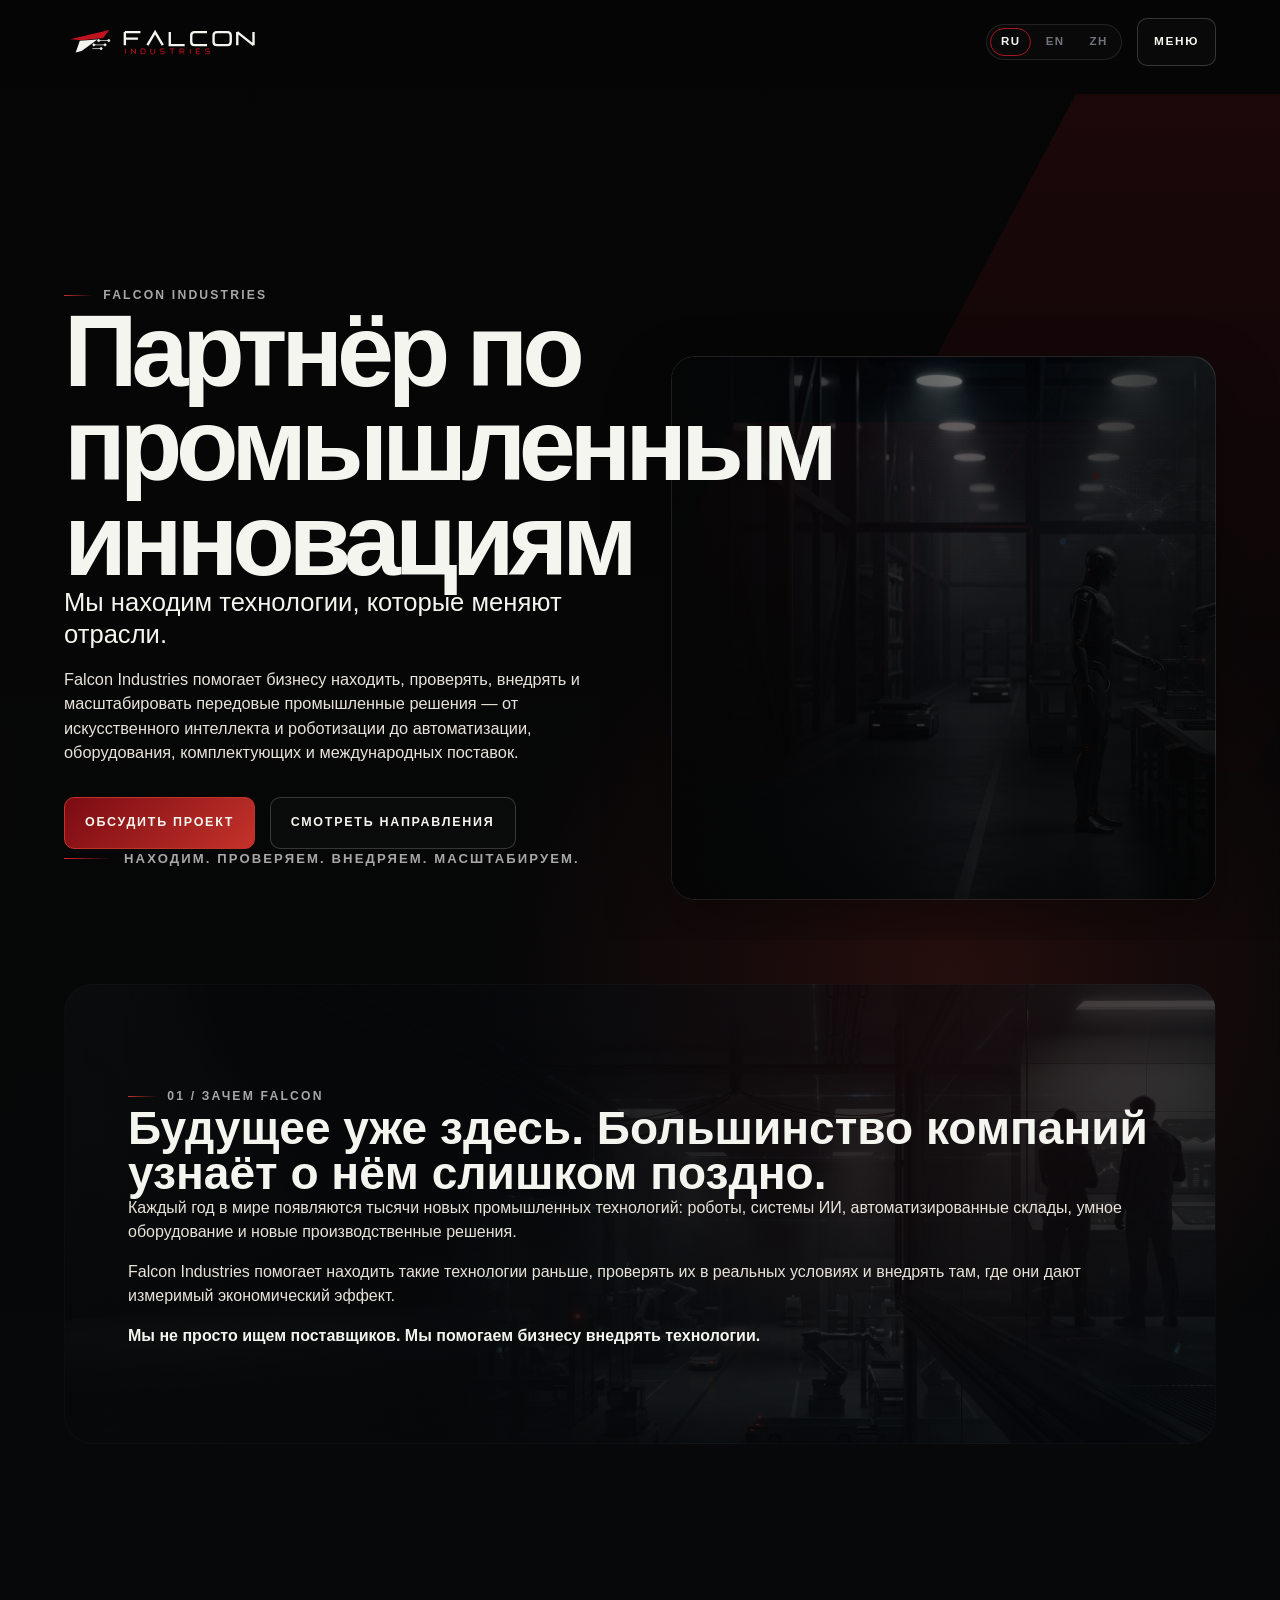
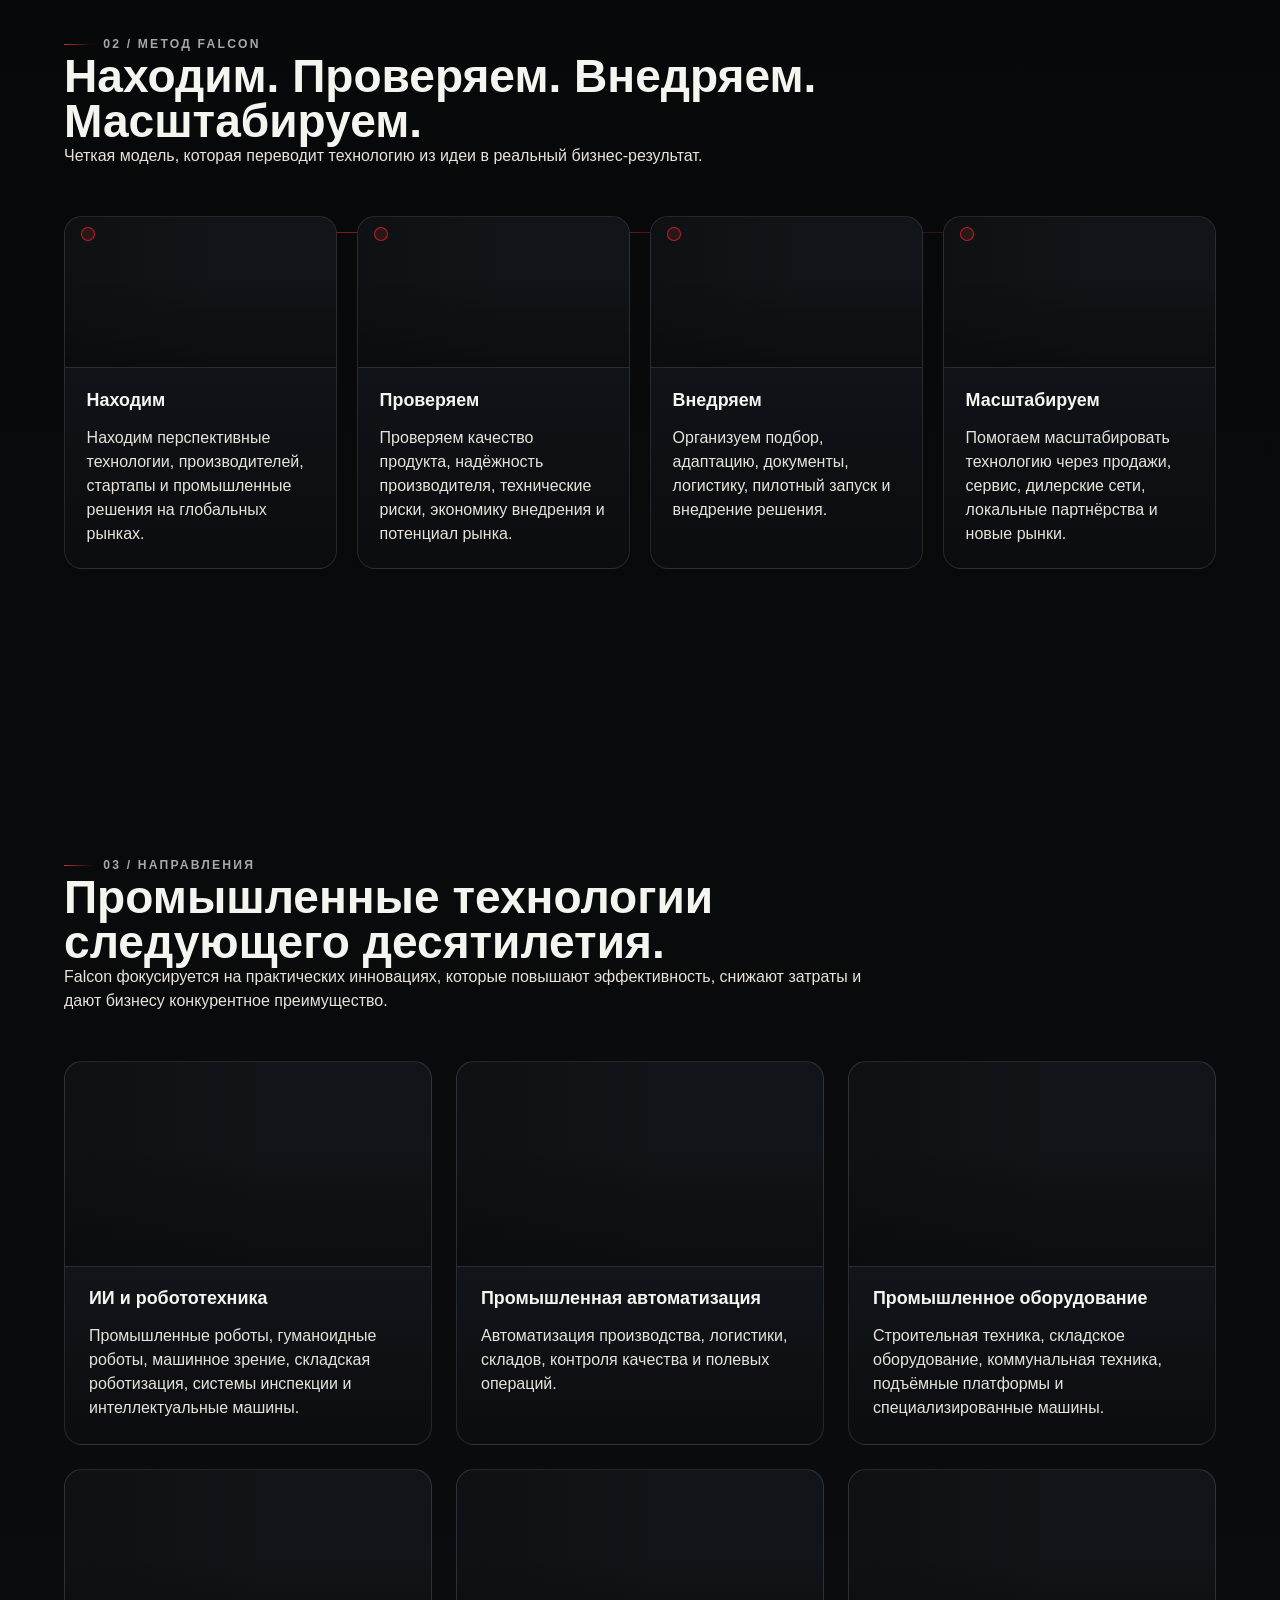
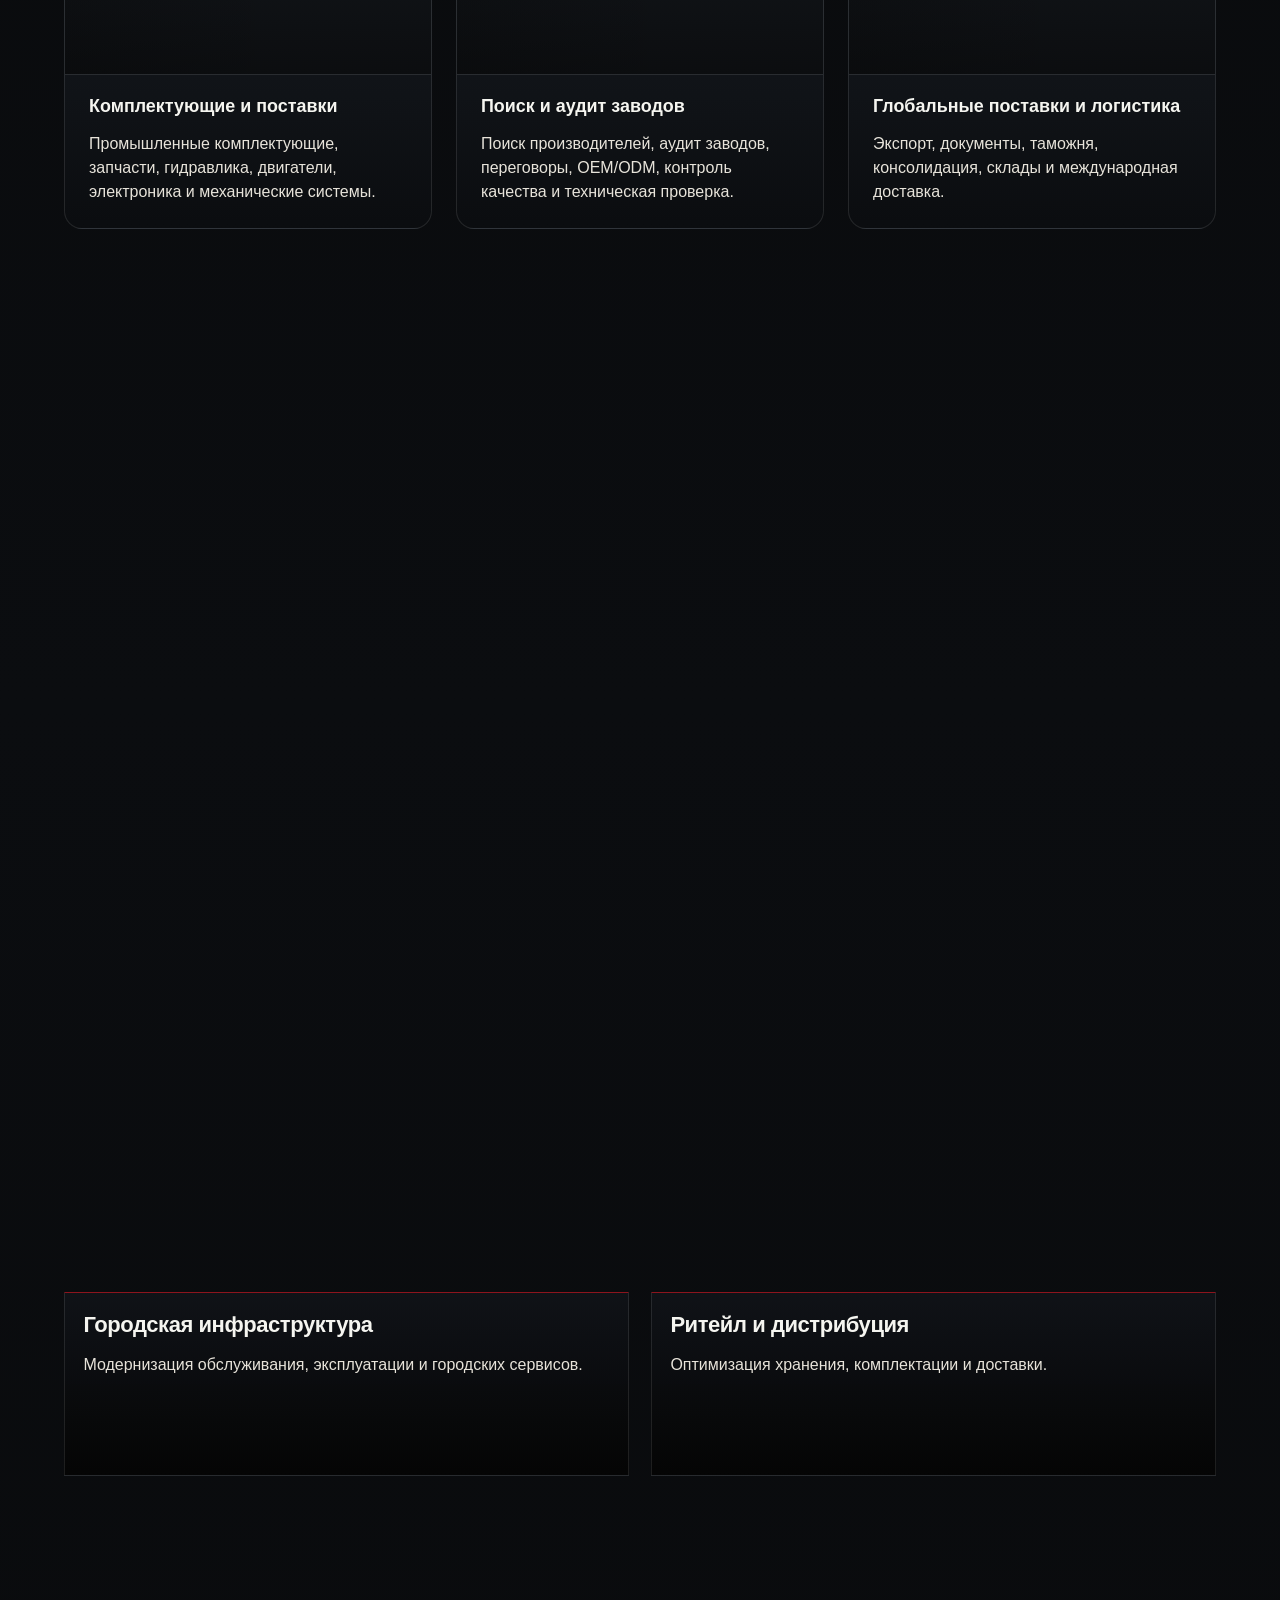
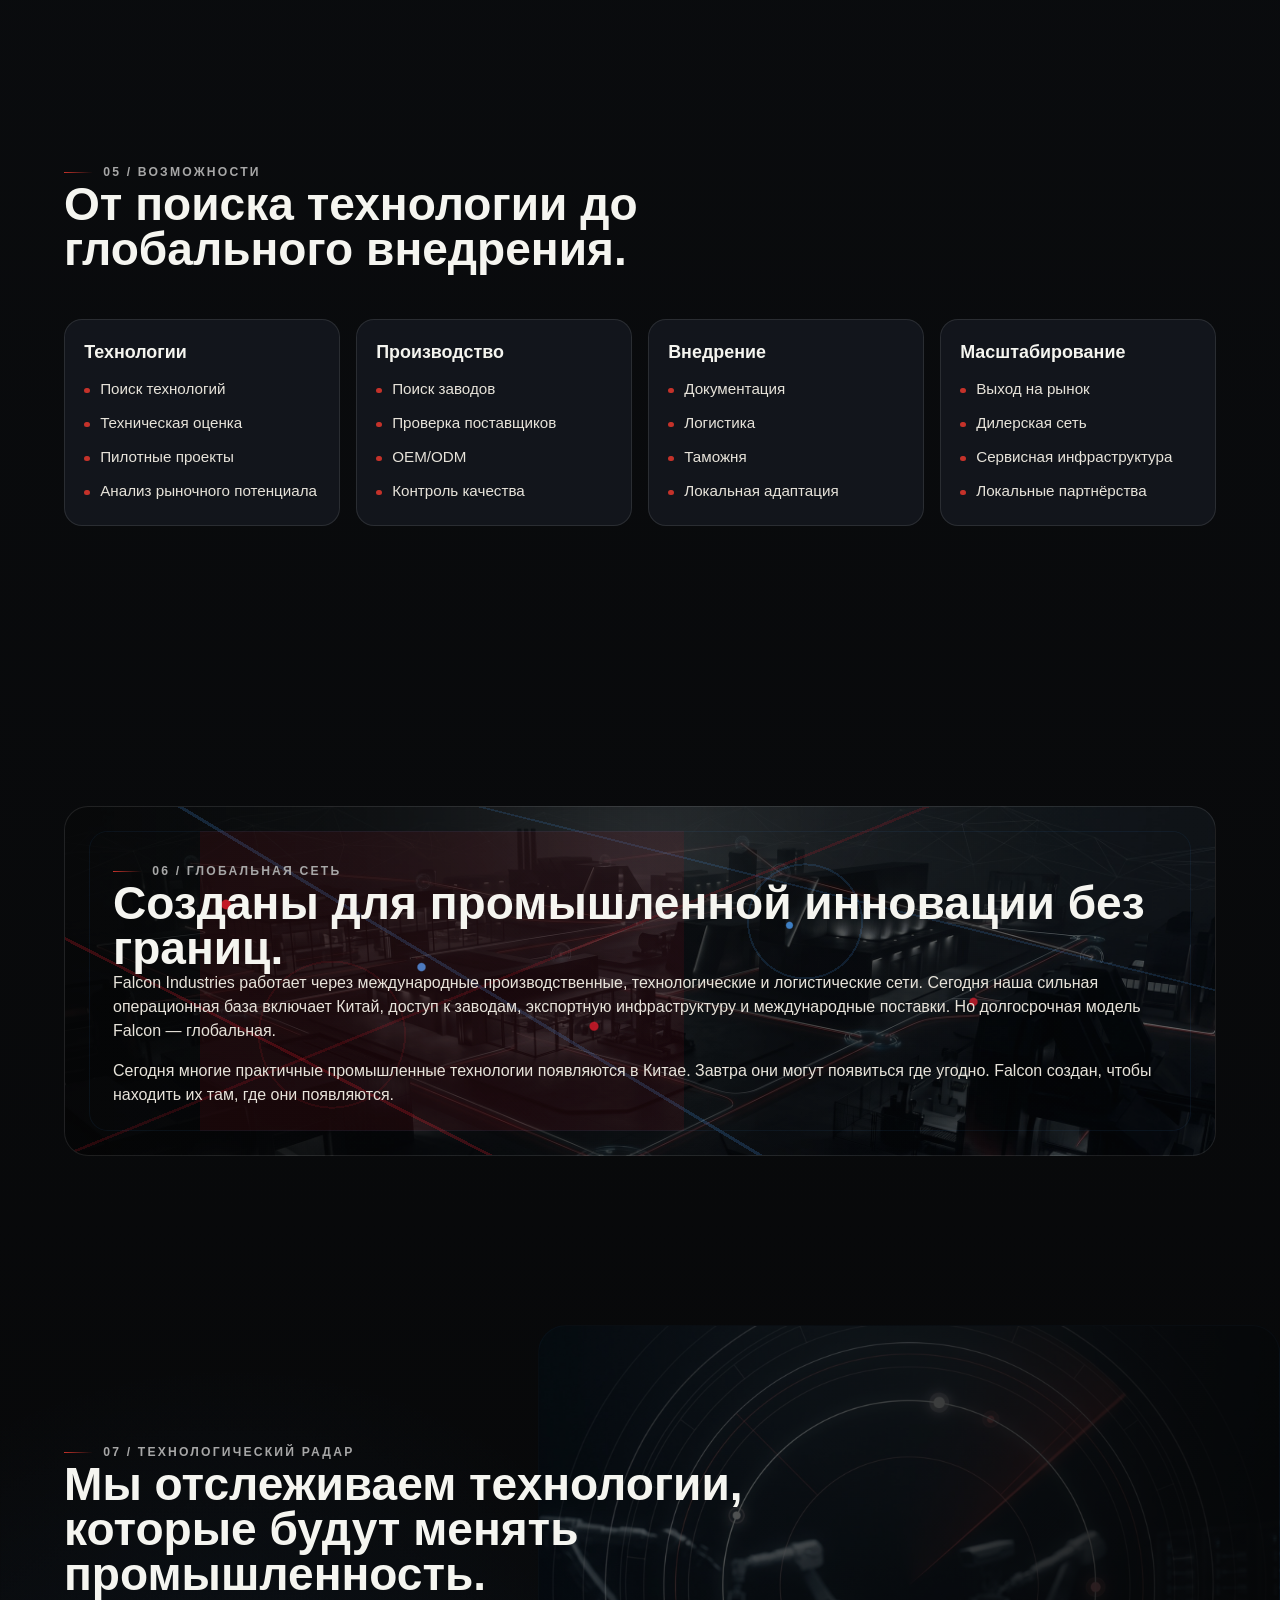
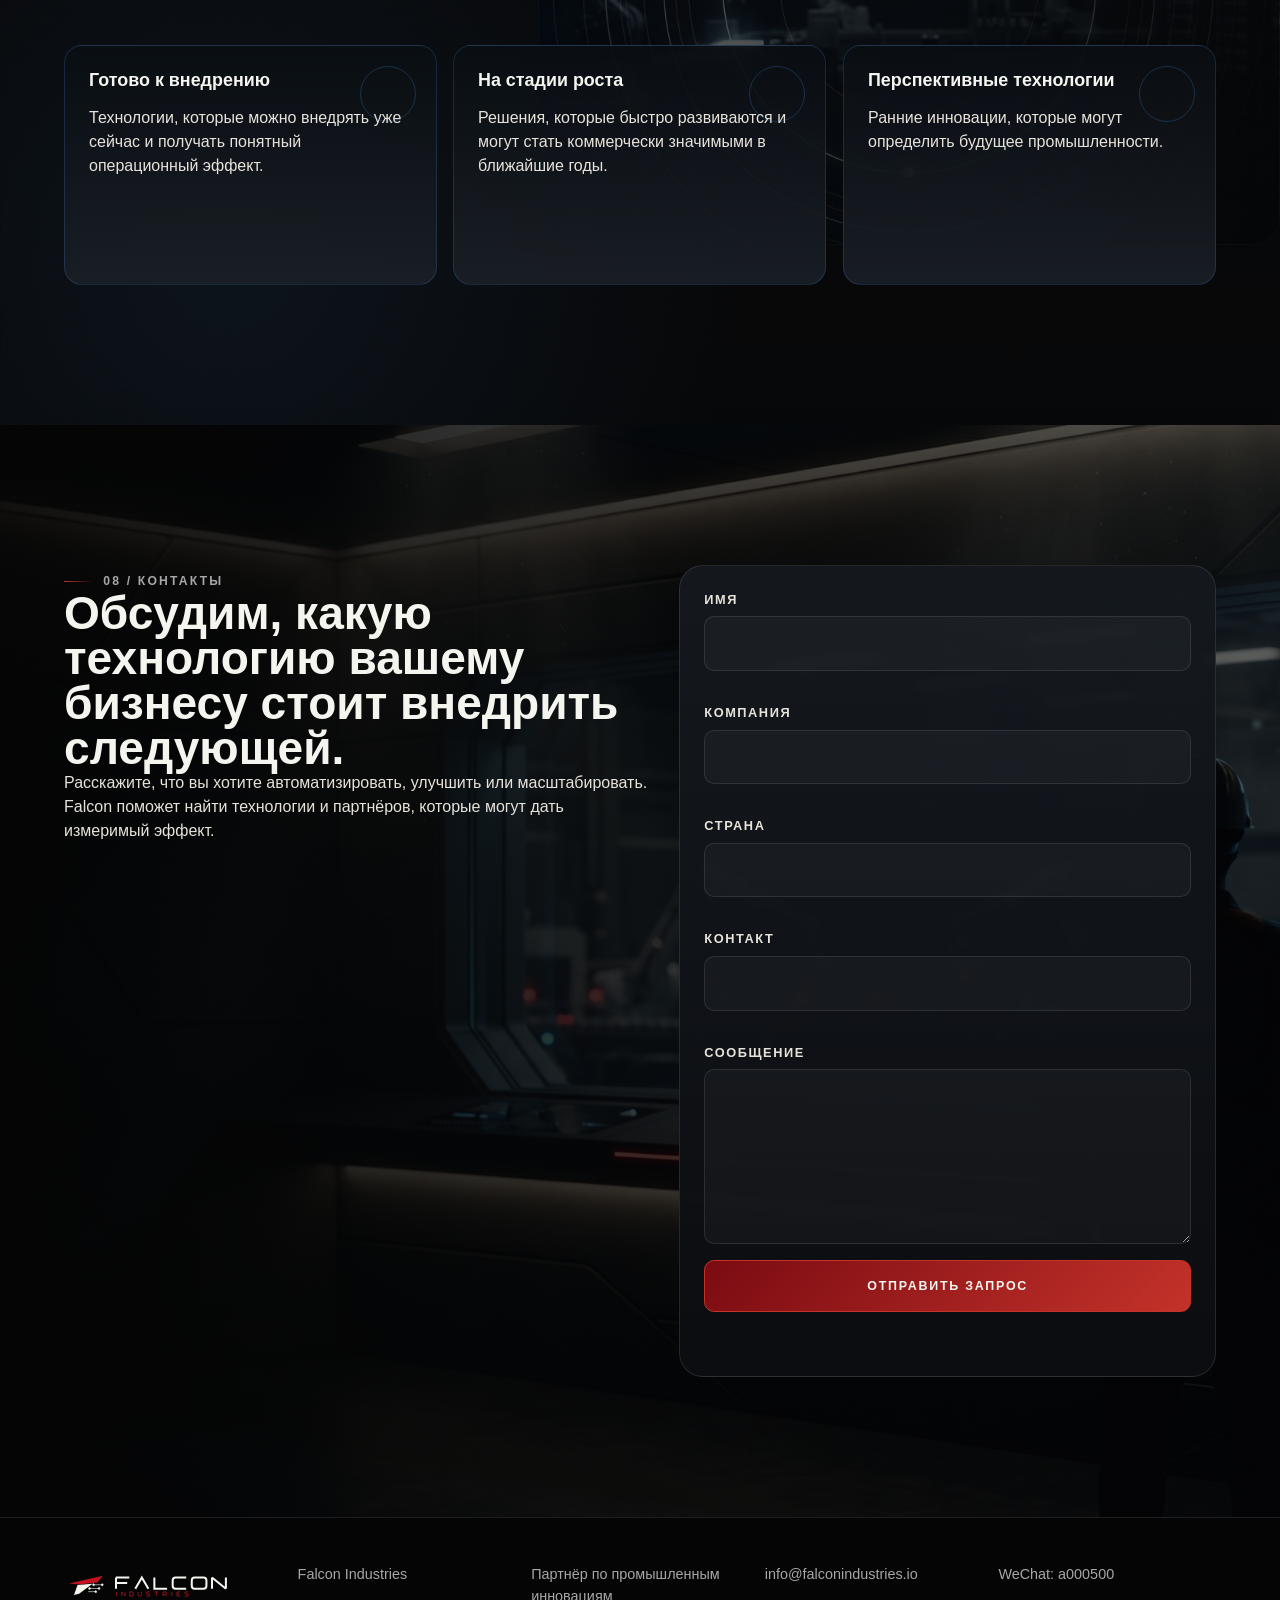
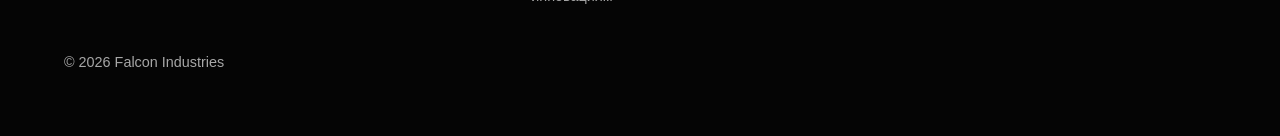
==== commit 74f542a9: "fix: enable hero video playback" ====
--- a/index.html
+++ b/index.html
@@ -36,7 +36,7 @@
     }
   </script>
   <link rel="preload" as="image" href="/public/media/hero-poster.jpg">
-  <link rel="stylesheet" href="assets/styles.css?v=20260709-media">
+  <link rel="stylesheet" href="assets/styles.css?v=20260709-video">
 </head>
 <body data-lang="ru">
   <a class="skip-link" href="#main">Перейти к содержанию</a>
@@ -96,9 +96,11 @@
           <p class="hero-bottom-line">Находим. Проверяем. Внедряем. Масштабируем.</p>
         </div>
         <div class="hero-visual hero__media" data-reveal aria-hidden="true">
-          <video class="hero__video" autoplay muted loop playsinline preload="metadata" poster="/public/media/hero-poster.jpg" data-video-fallback aria-hidden="true">
-            <source src="/public/media/hero-main-mobile.mp4" type="video/mp4" media="(max-width: 768px)">
+          <video class="hero__video hero__video--desktop" autoplay muted loop playsinline preload="metadata" poster="/public/media/hero-poster.jpg" data-video-fallback aria-hidden="true">
             <source src="/public/media/hero-main.mp4" type="video/mp4">
+          </video>
+          <video class="hero__video hero__video--mobile" autoplay muted loop playsinline preload="metadata" poster="/public/media/hero-poster.jpg" data-video-fallback aria-hidden="true">
+            <source src="/public/media/hero-main-mobile.mp4" type="video/mp4">
           </video>
           <div class="hero__overlay" aria-hidden="true"></div>
         </div>
@@ -369,6 +371,6 @@
       <p>&copy; <span data-year></span> Falcon Industries</p>
     </div>
   </footer>
-  <script src="assets/app.js?v=20260709-media" defer></script>
+  <script src="assets/app.js?v=20260709-video" defer></script>
 </body>
 </html>
--- a/assets/styles.css
+++ b/assets/styles.css
@@ -596,10 +596,19 @@
   position: absolute;
   inset: 0;
   z-index: 0;
+  display: block;
   width: 100%;
   height: 100%;
   object-fit: cover;
-  opacity: 0.74;
+  opacity: 1;
+}
+
+.hero__video--mobile {
+  display: none;
+}
+
+.hero__video.has-video-error {
+  display: none !important;
 }
 
 .hero__overlay {
@@ -613,7 +622,7 @@
 }
 
 .hero__media.has-video-error .hero__video {
-  display: none;
+  display: none !important;
 }
 
 .hero-layout {
@@ -1334,6 +1343,16 @@
   }
 }
 
+@media (max-width: 768px) {
+  .hero__video--desktop {
+    display: none;
+  }
+
+  .hero__video--mobile {
+    display: block;
+  }
+}
+
 @media (prefers-reduced-motion: reduce) {
   *, *::before, *::after {
     scroll-behavior: auto !important;
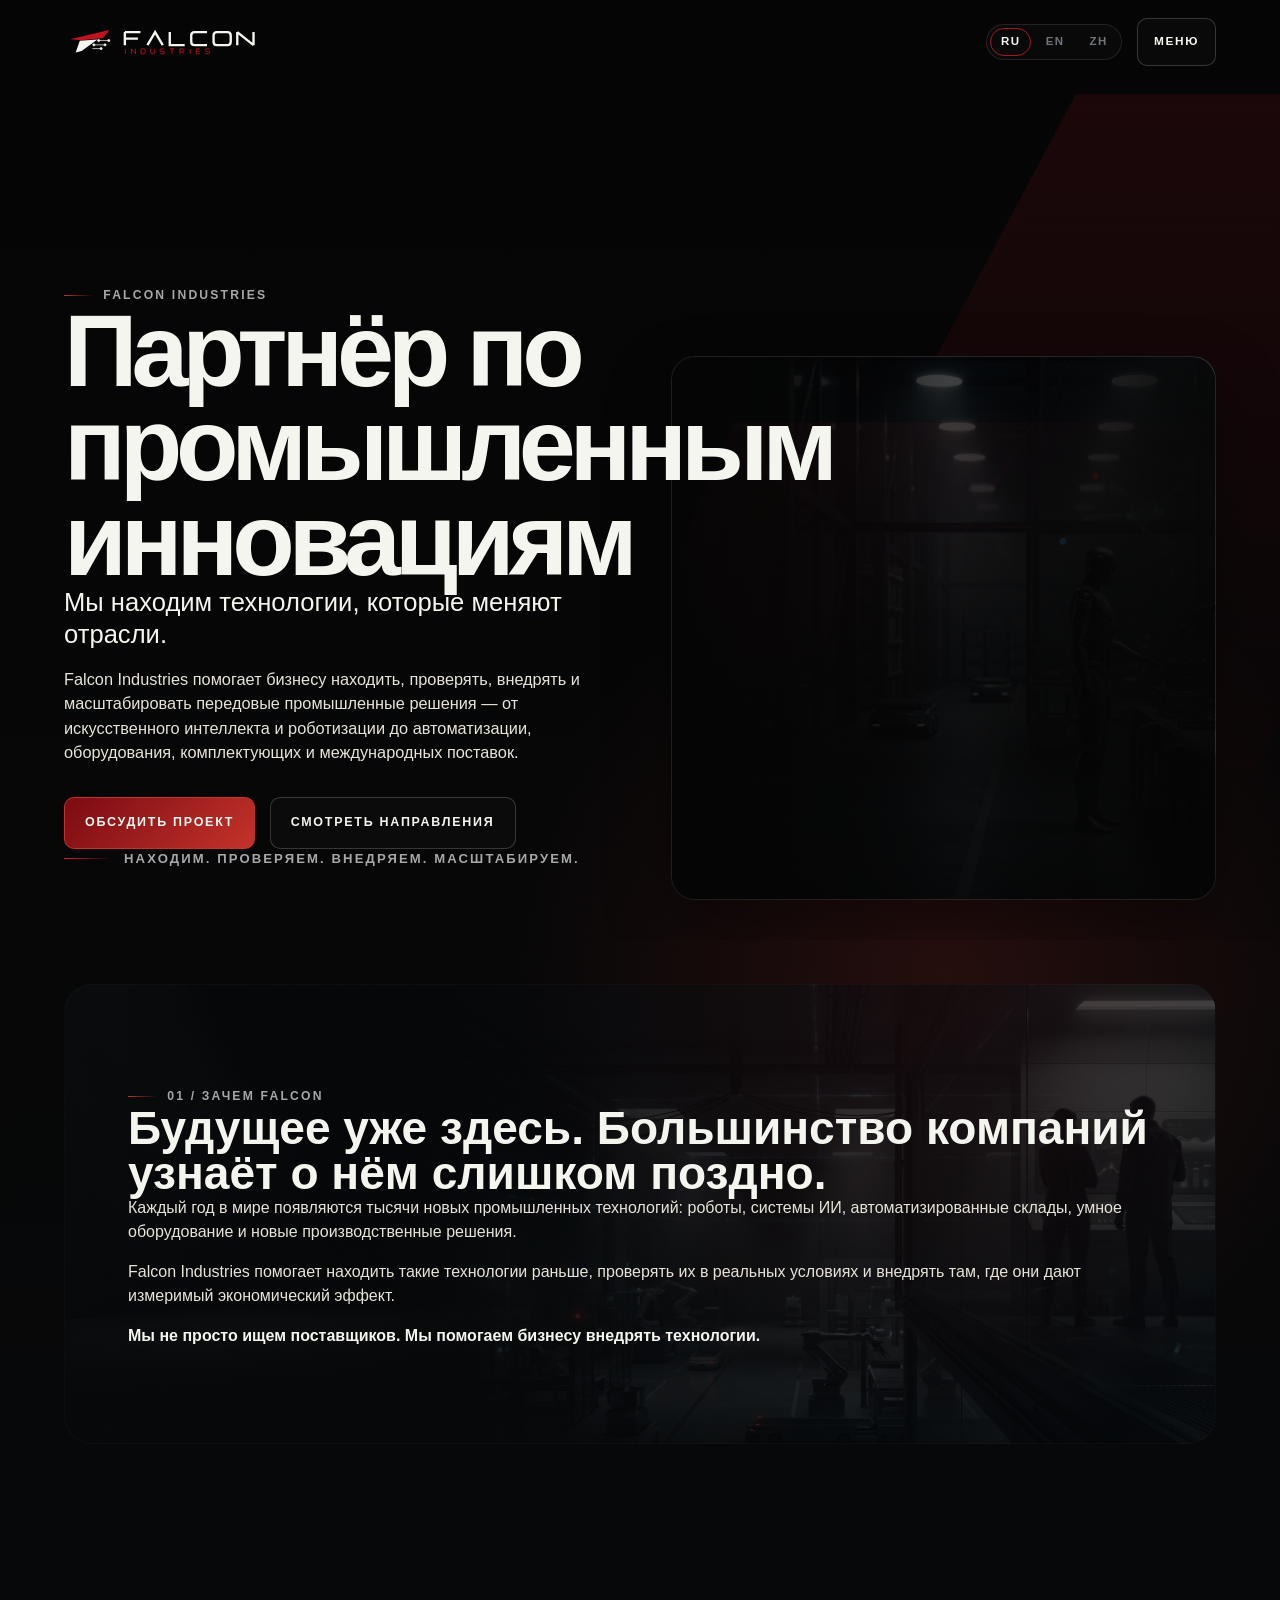
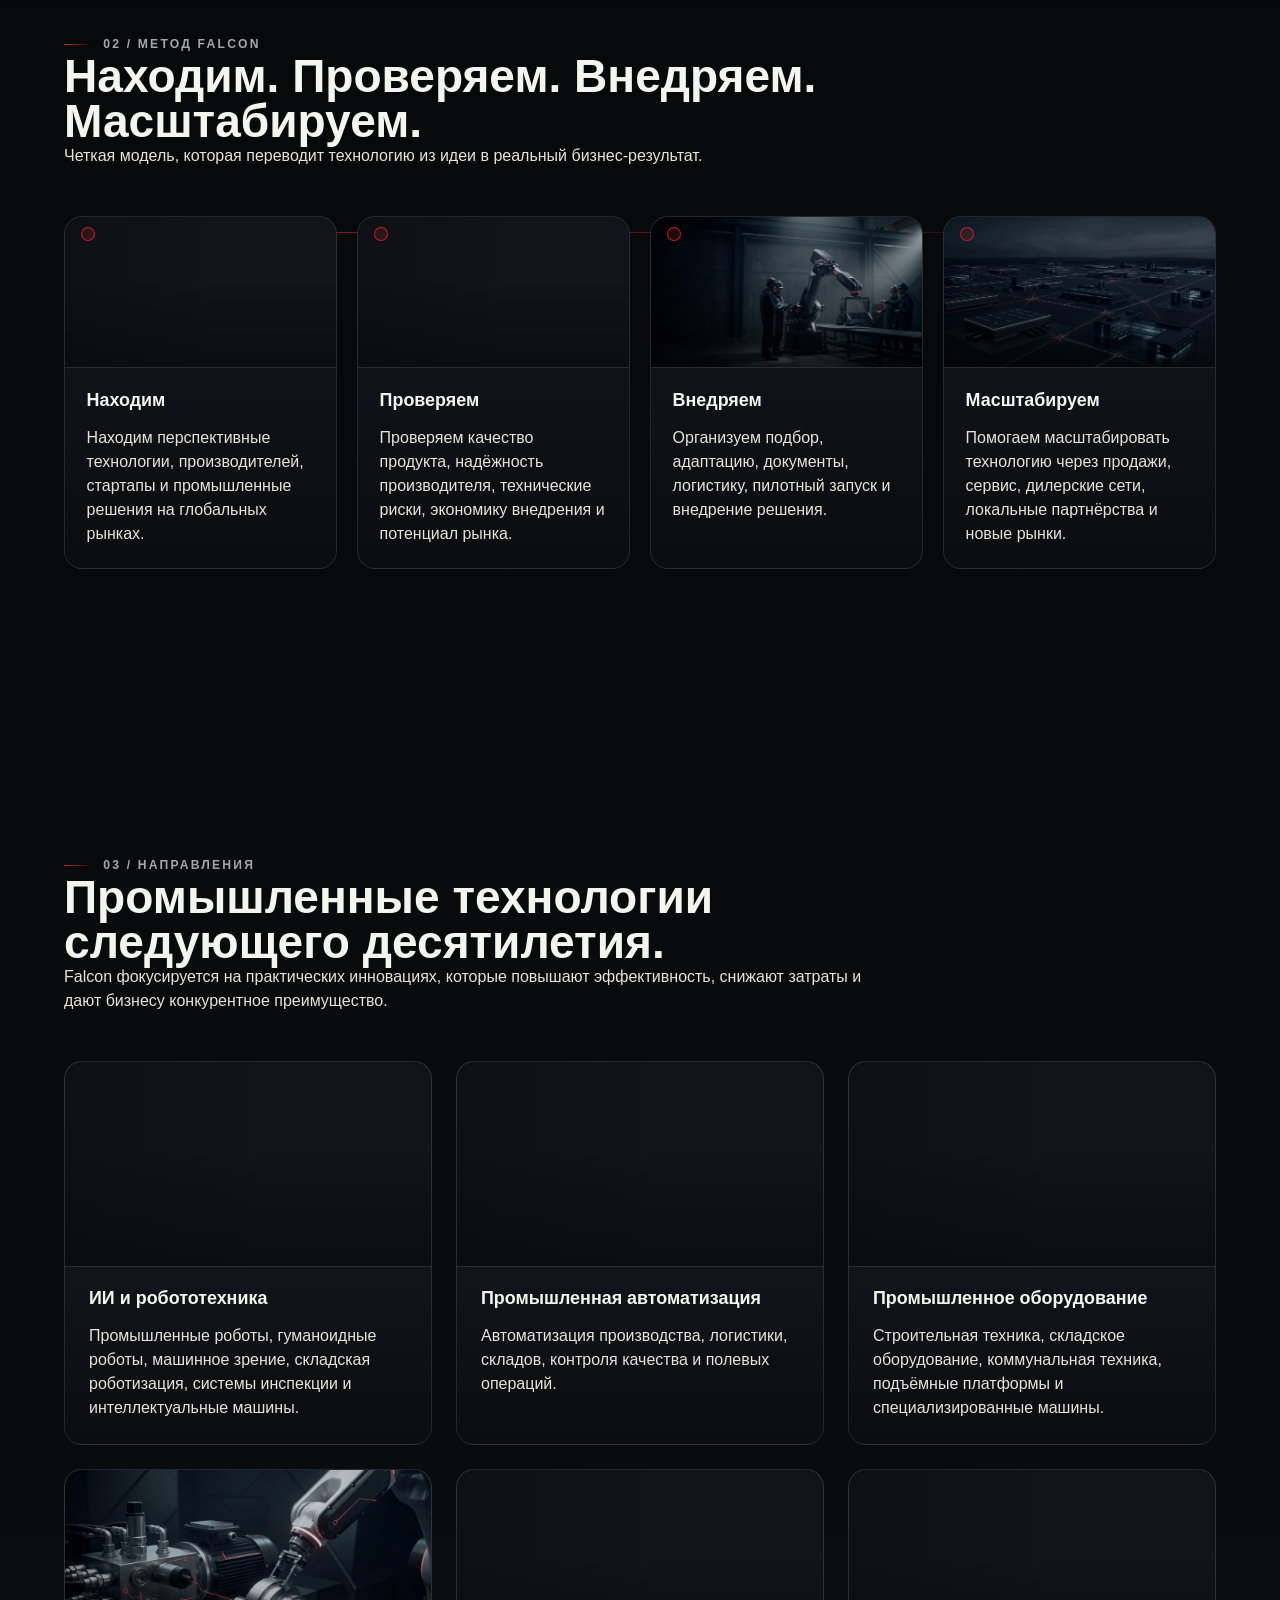
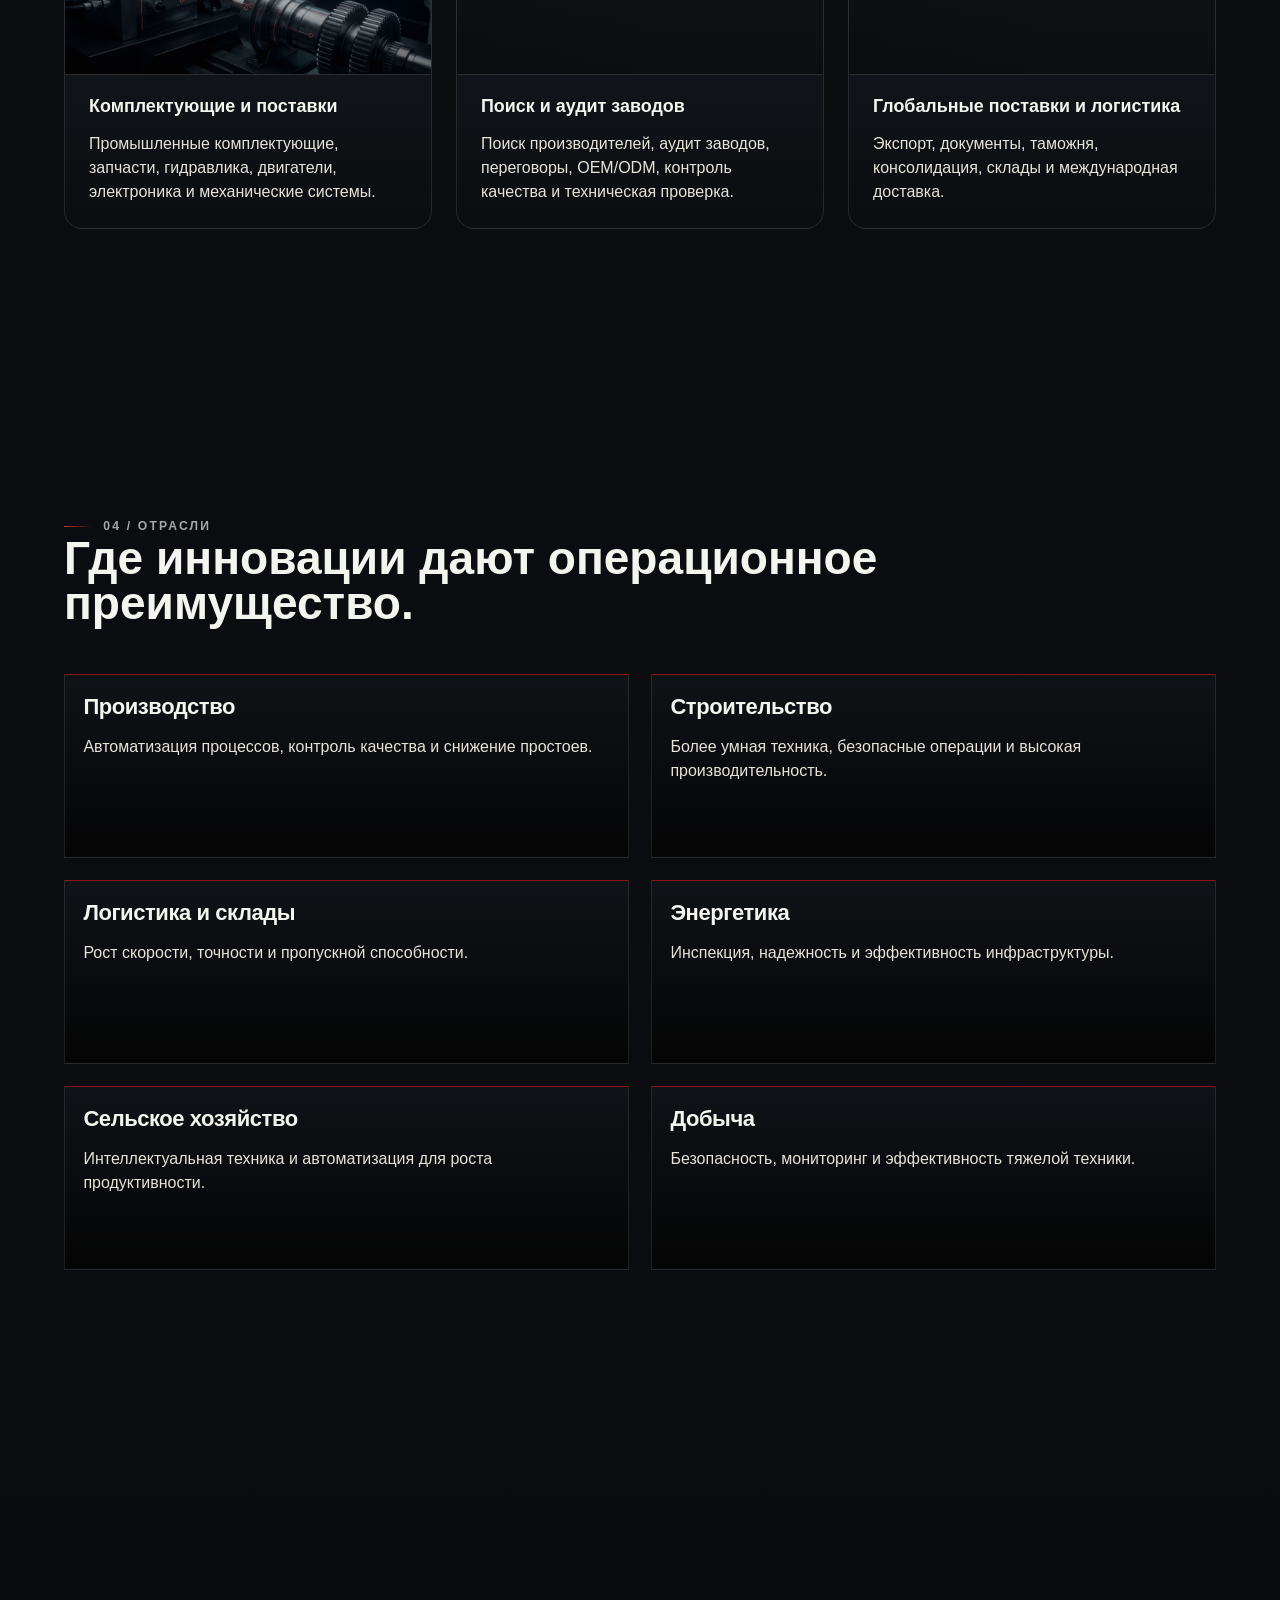
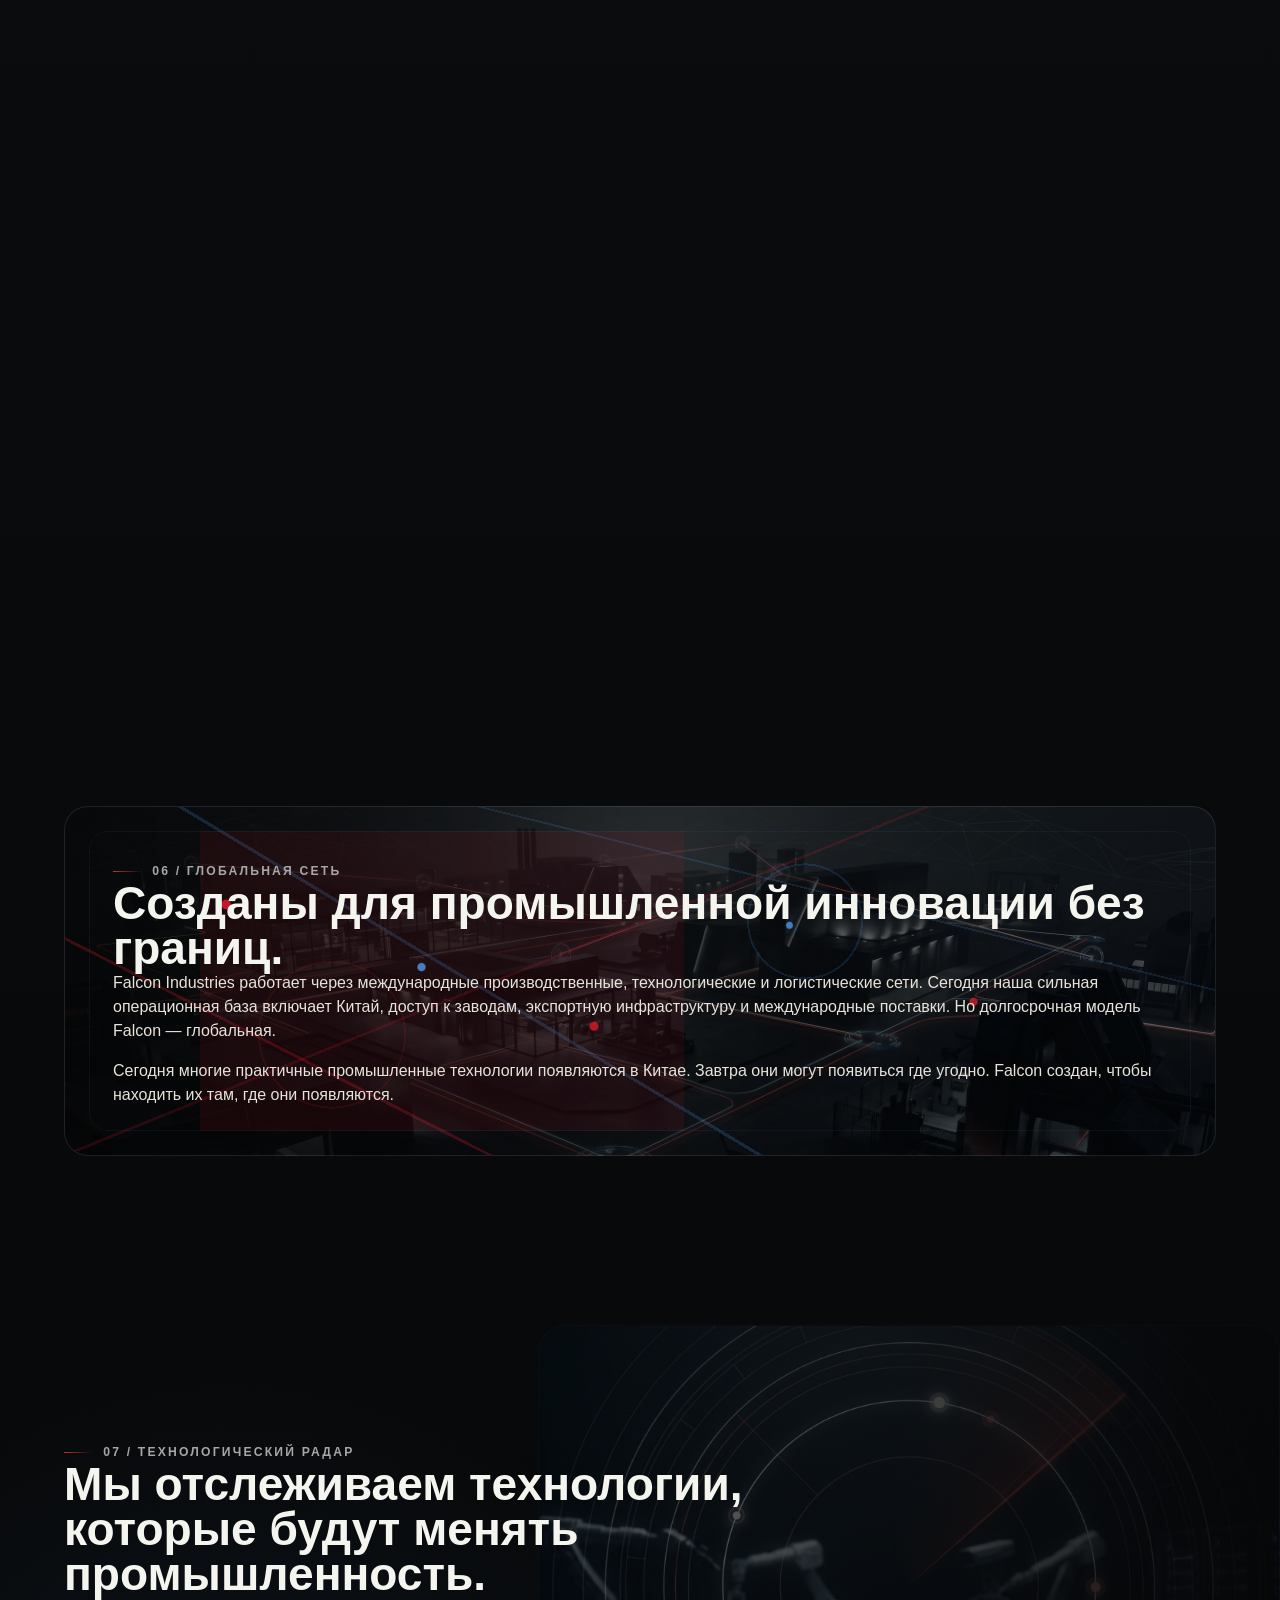
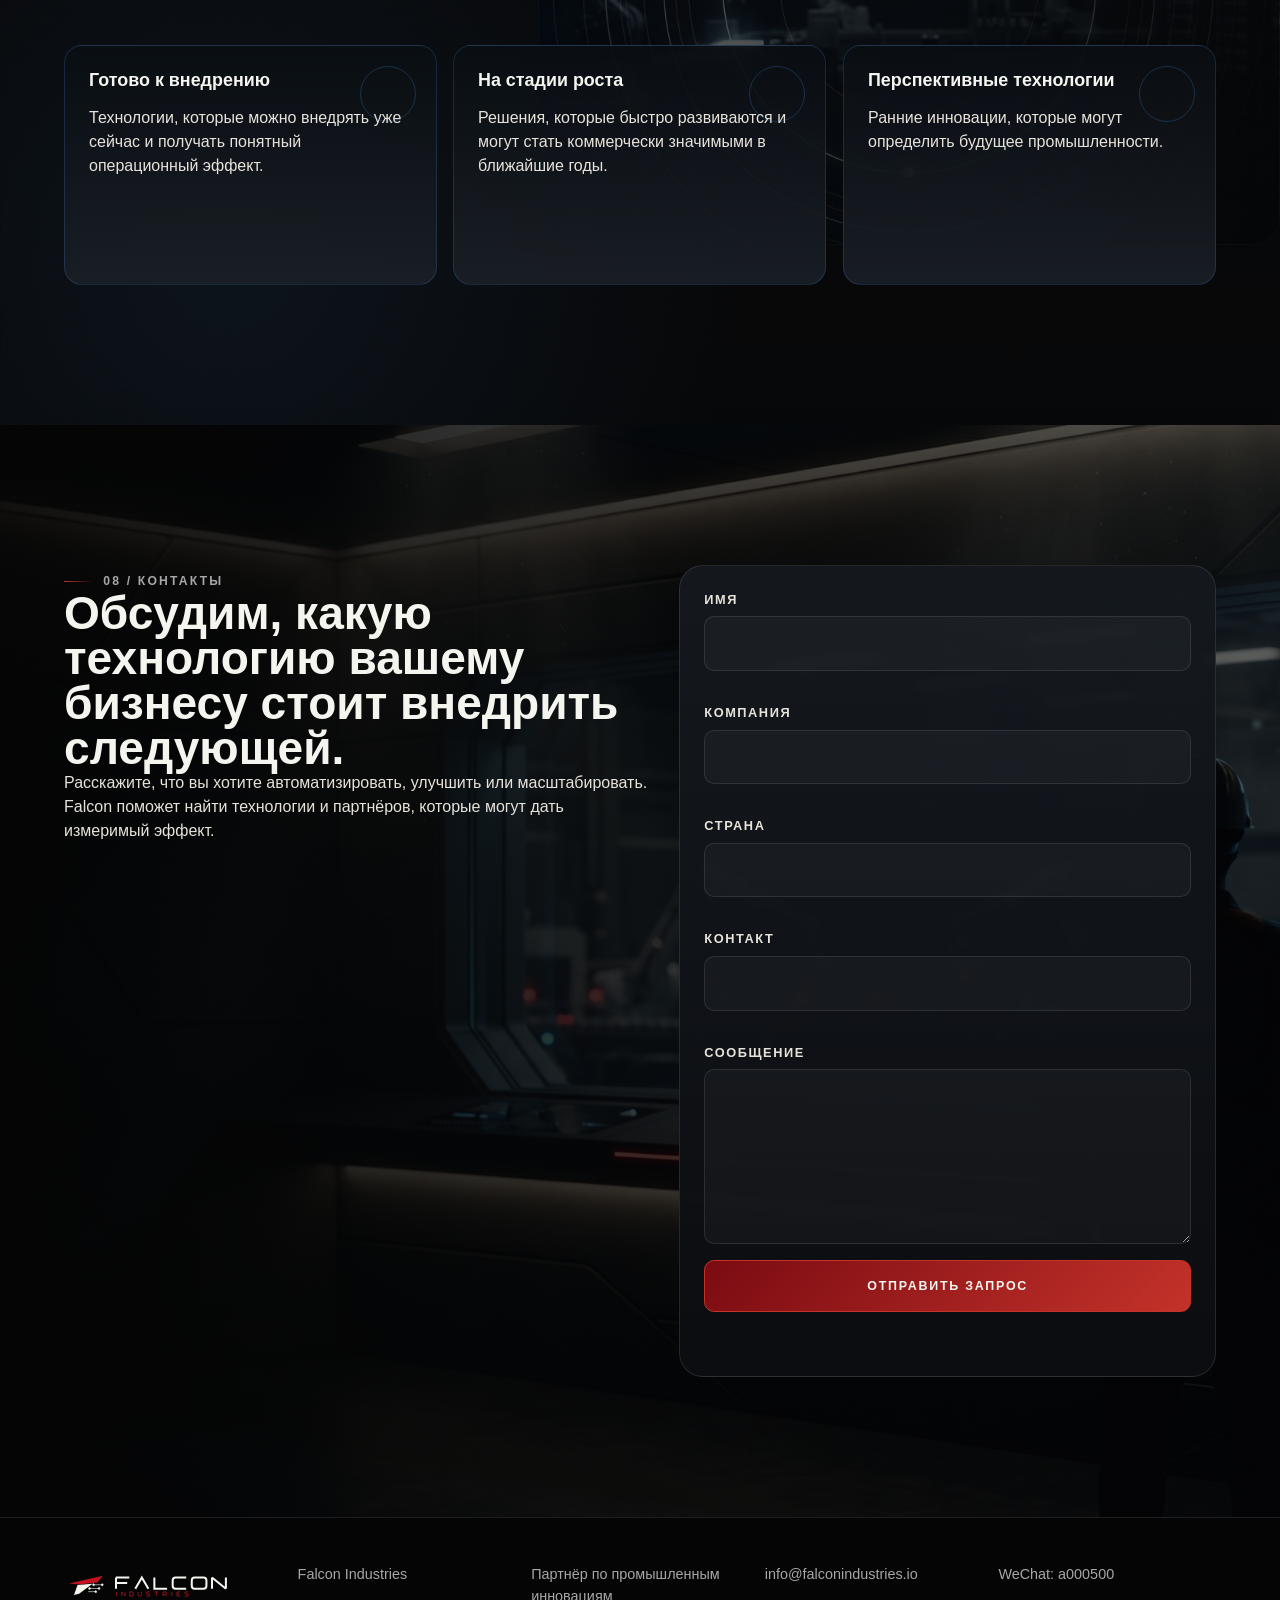
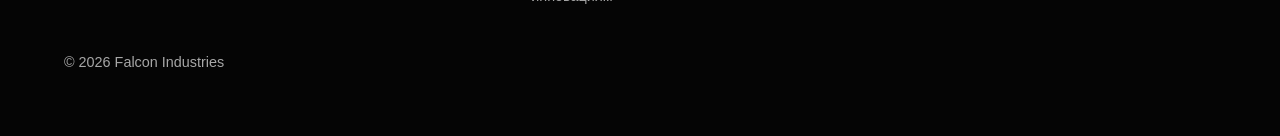
==== commit 865a2e72: "fix: autoplay hero video with reduced motion" ====
--- a/index.html
+++ b/index.html
@@ -36,7 +36,7 @@
     }
   </script>
   <link rel="preload" as="image" href="/public/media/hero-poster.jpg">
-  <link rel="stylesheet" href="assets/styles.css?v=20260709-video">
+  <link rel="stylesheet" href="assets/styles.css?v=20260709-video2">
 </head>
 <body data-lang="ru">
   <a class="skip-link" href="#main">Перейти к содержанию</a>
@@ -96,10 +96,10 @@
           <p class="hero-bottom-line">Находим. Проверяем. Внедряем. Масштабируем.</p>
         </div>
         <div class="hero-visual hero__media" data-reveal aria-hidden="true">
-          <video class="hero__video hero__video--desktop" autoplay muted loop playsinline preload="metadata" poster="/public/media/hero-poster.jpg" data-video-fallback aria-hidden="true">
+          <video class="hero__video hero__video--desktop" autoplay muted loop playsinline preload="auto" poster="/public/media/hero-poster.jpg" data-video-fallback aria-hidden="true">
             <source src="/public/media/hero-main.mp4" type="video/mp4">
           </video>
-          <video class="hero__video hero__video--mobile" autoplay muted loop playsinline preload="metadata" poster="/public/media/hero-poster.jpg" data-video-fallback aria-hidden="true">
+          <video class="hero__video hero__video--mobile" autoplay muted loop playsinline preload="auto" poster="/public/media/hero-poster.jpg" data-video-fallback aria-hidden="true">
             <source src="/public/media/hero-main-mobile.mp4" type="video/mp4">
           </video>
           <div class="hero__overlay" aria-hidden="true"></div>
@@ -371,6 +371,6 @@
       <p>&copy; <span data-year></span> Falcon Industries</p>
     </div>
   </footer>
-  <script src="assets/app.js?v=20260709-video" defer></script>
+  <script src="assets/app.js?v=20260709-video2" defer></script>
 </body>
 </html>
--- a/assets/styles.css
+++ b/assets/styles.css
@@ -1370,7 +1370,4 @@
     will-change: auto;
   }
 
-  .hero__video {
-    display: none !important;
-  }
-}
+}
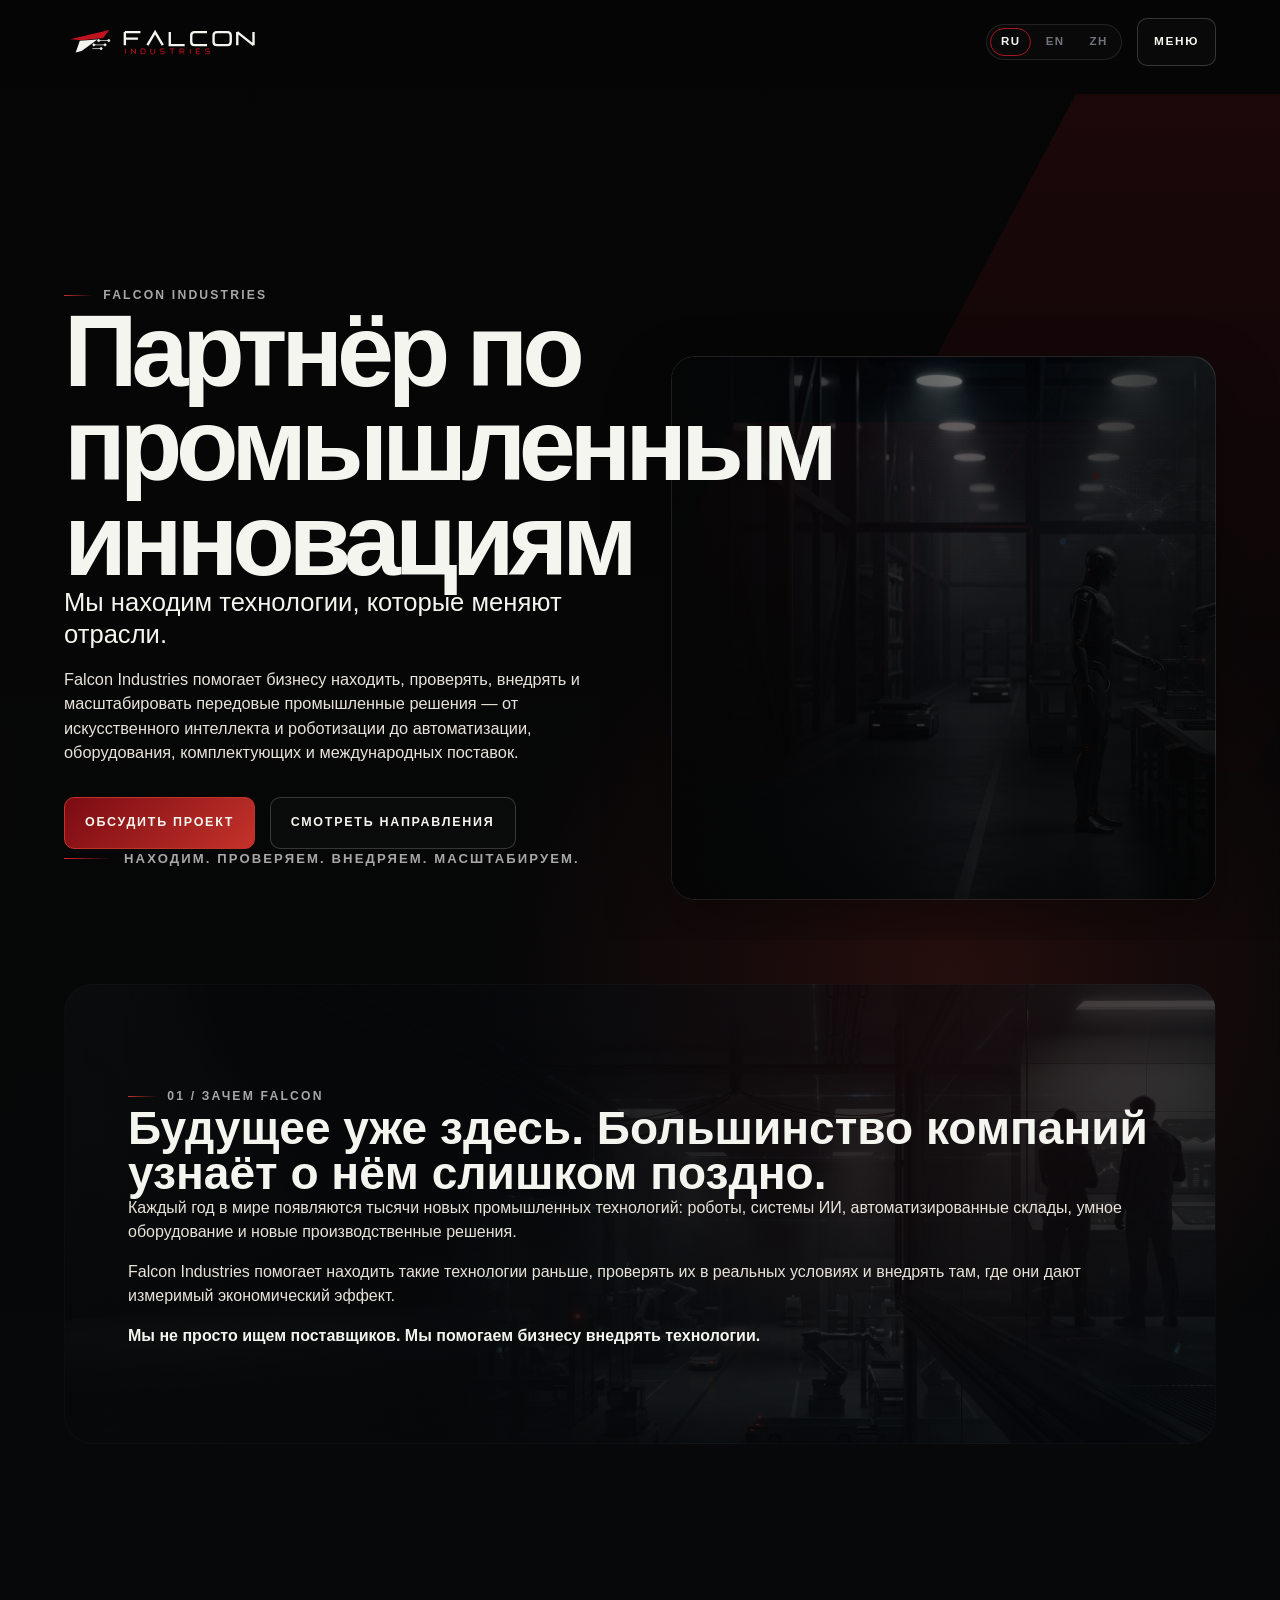
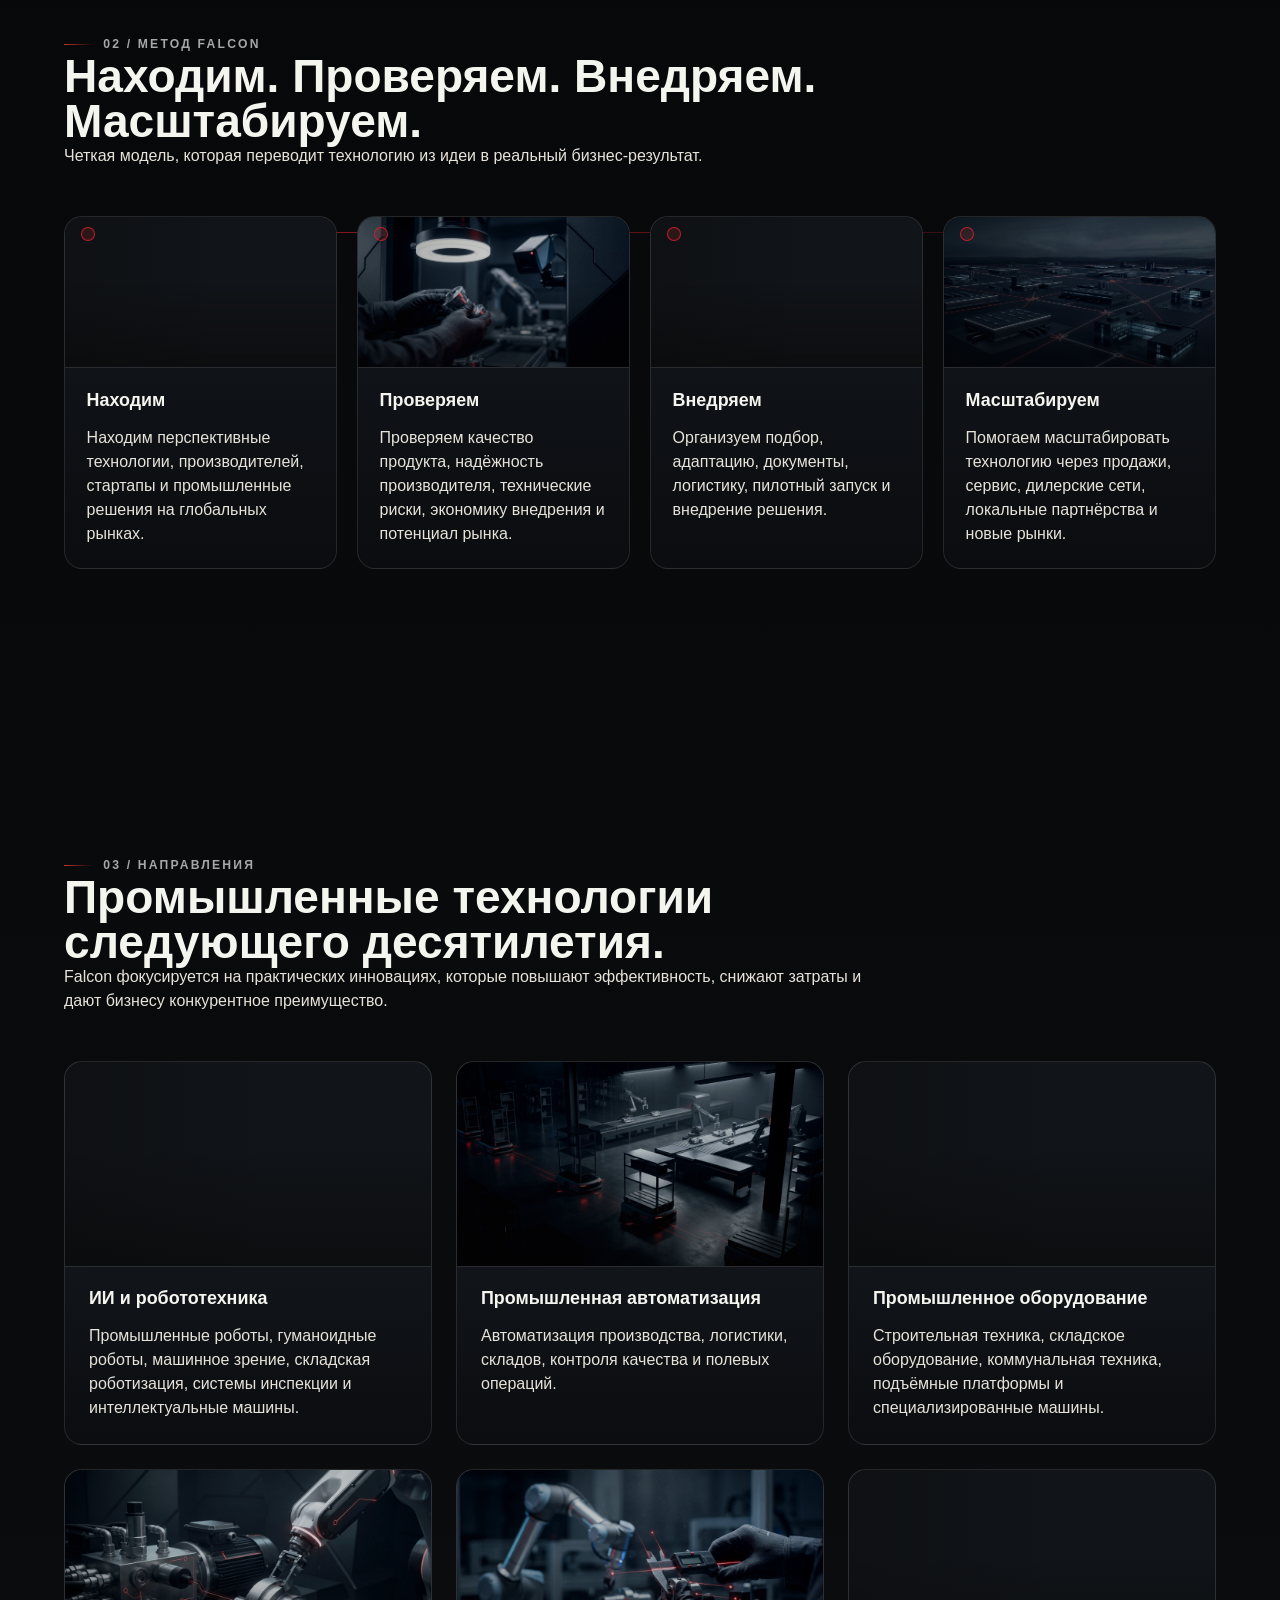
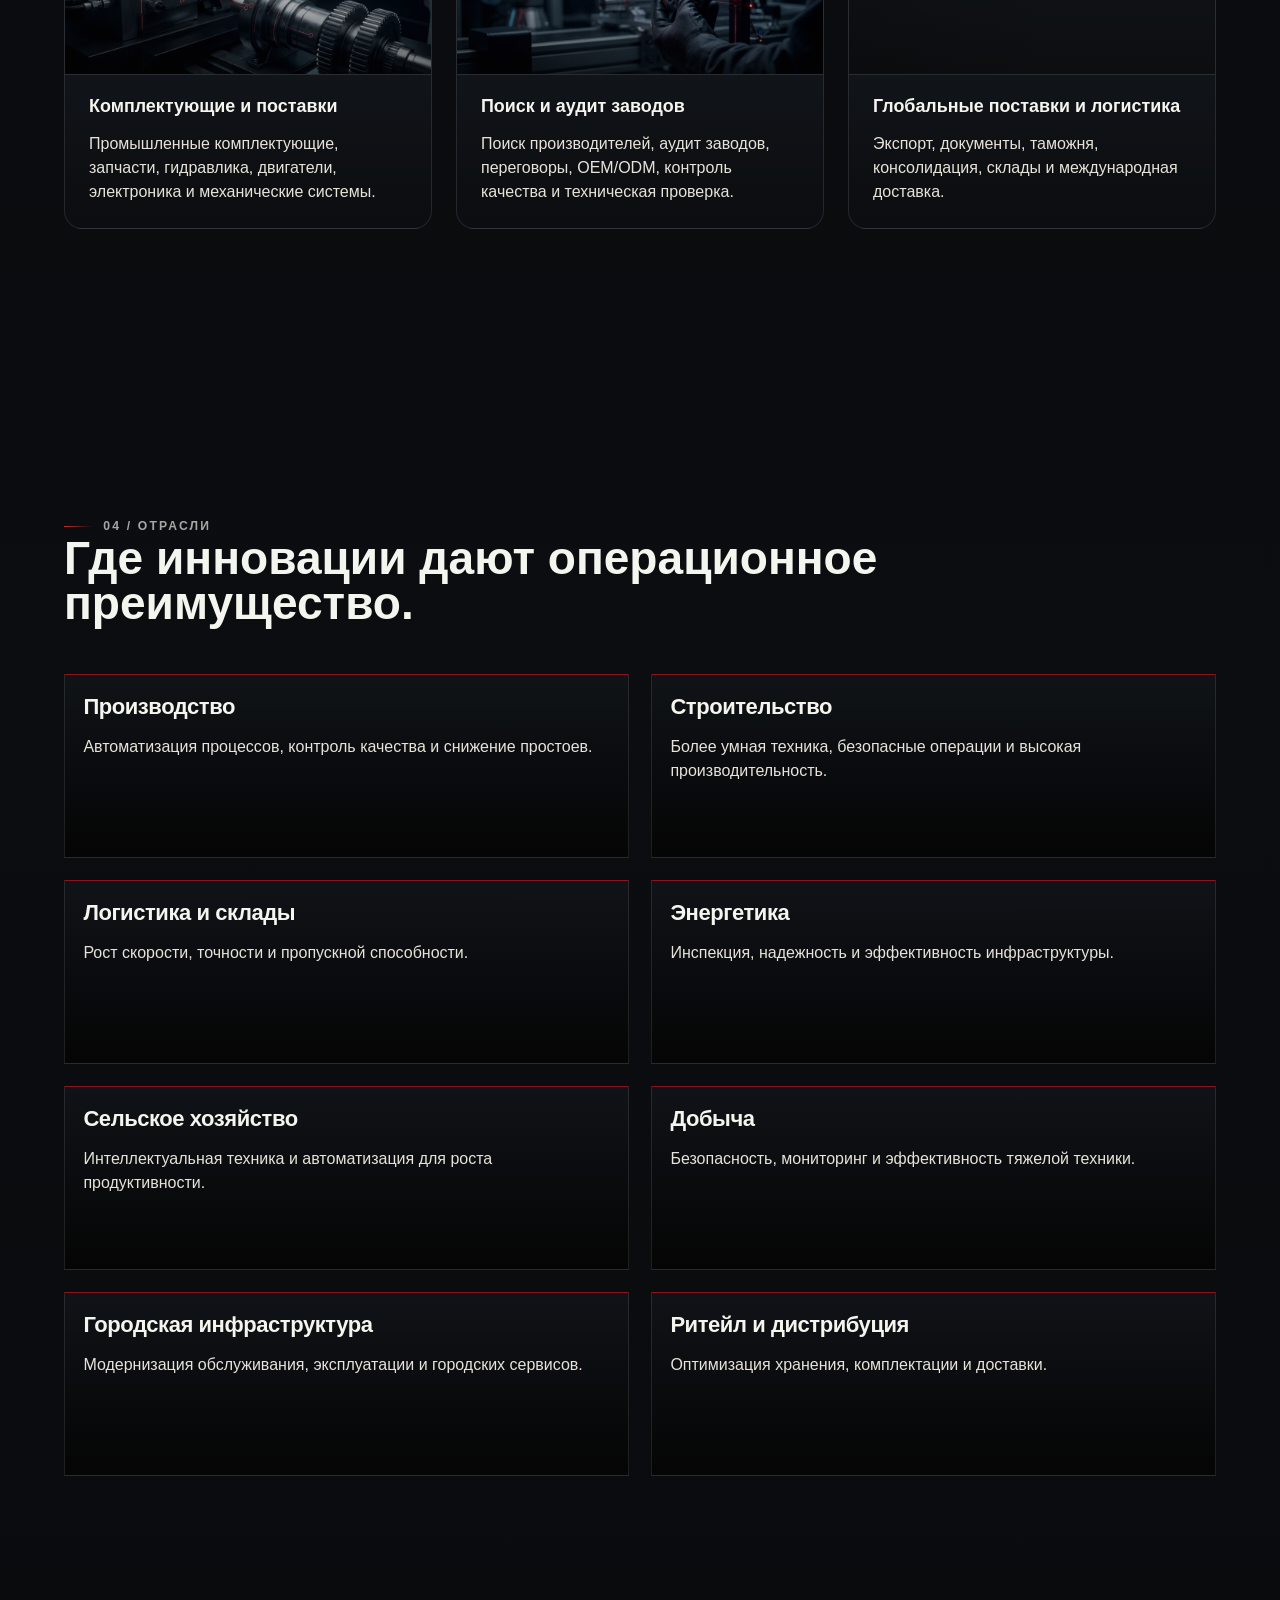
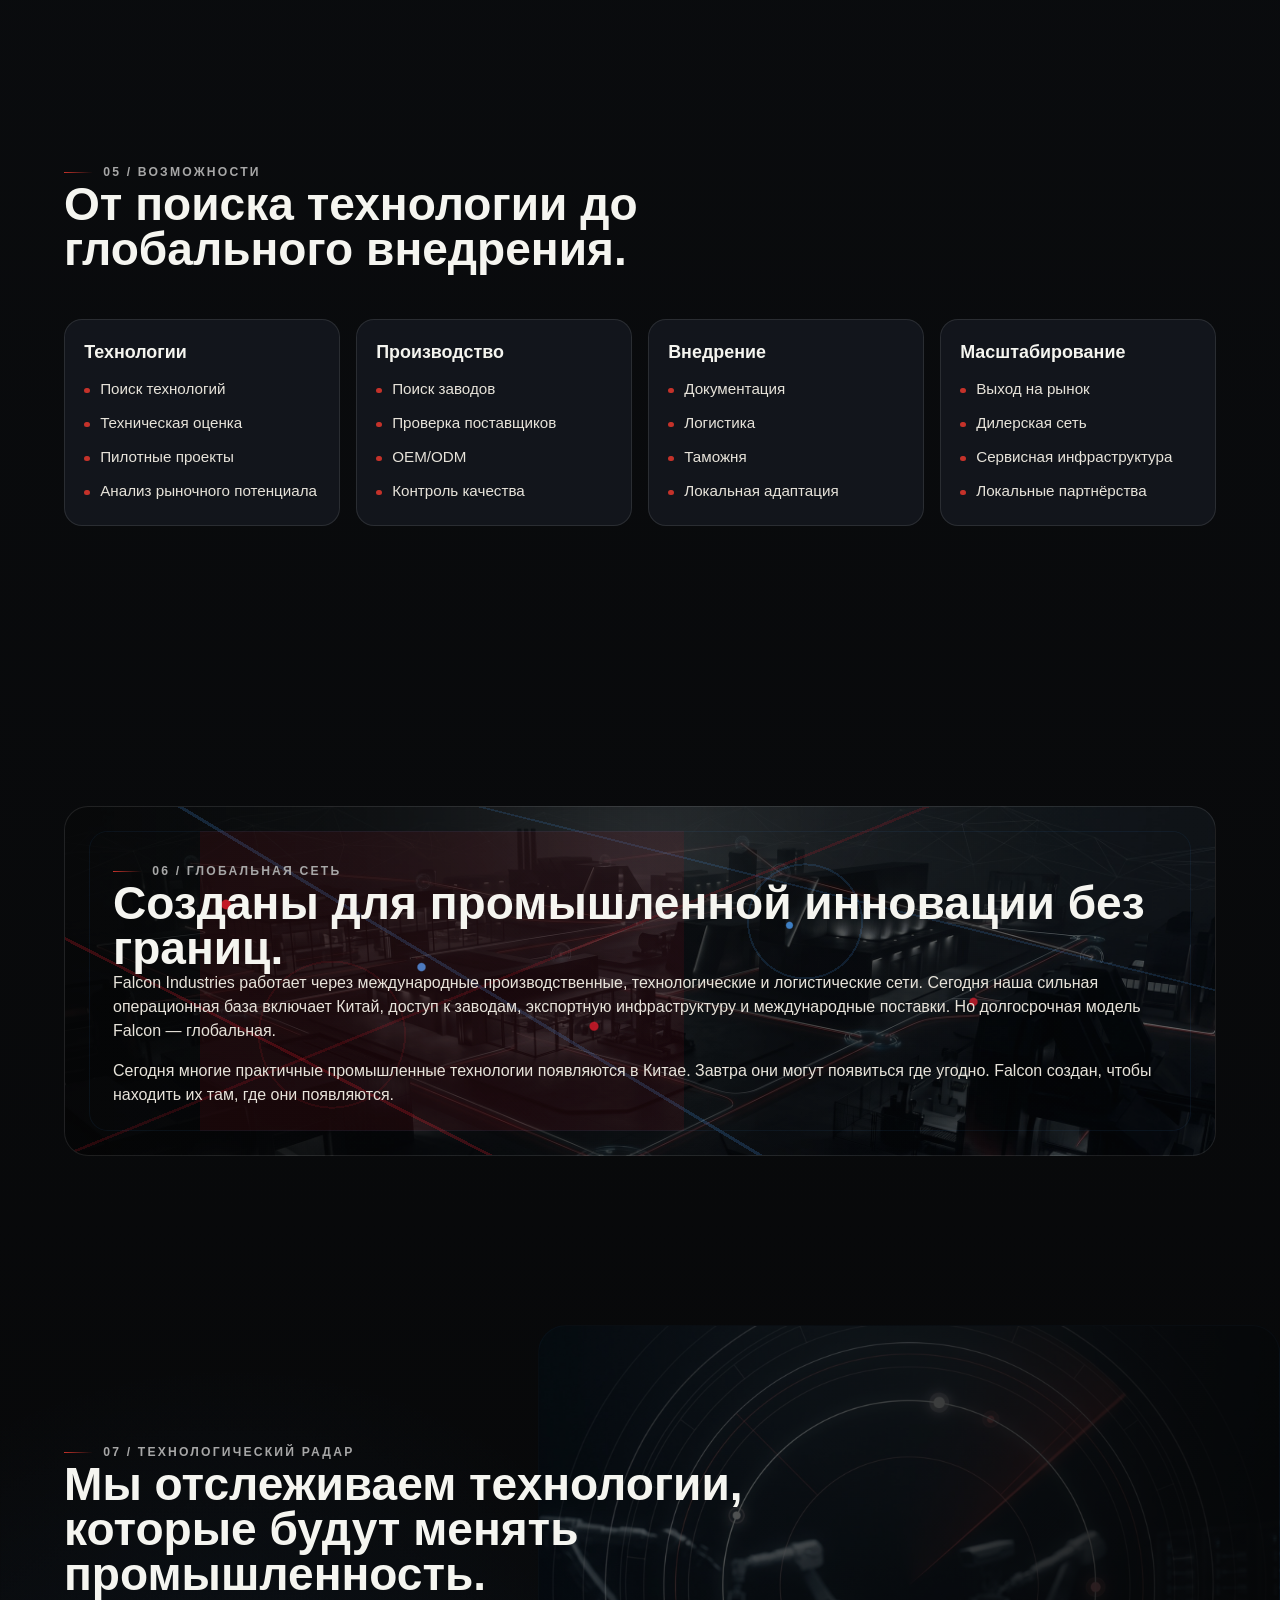
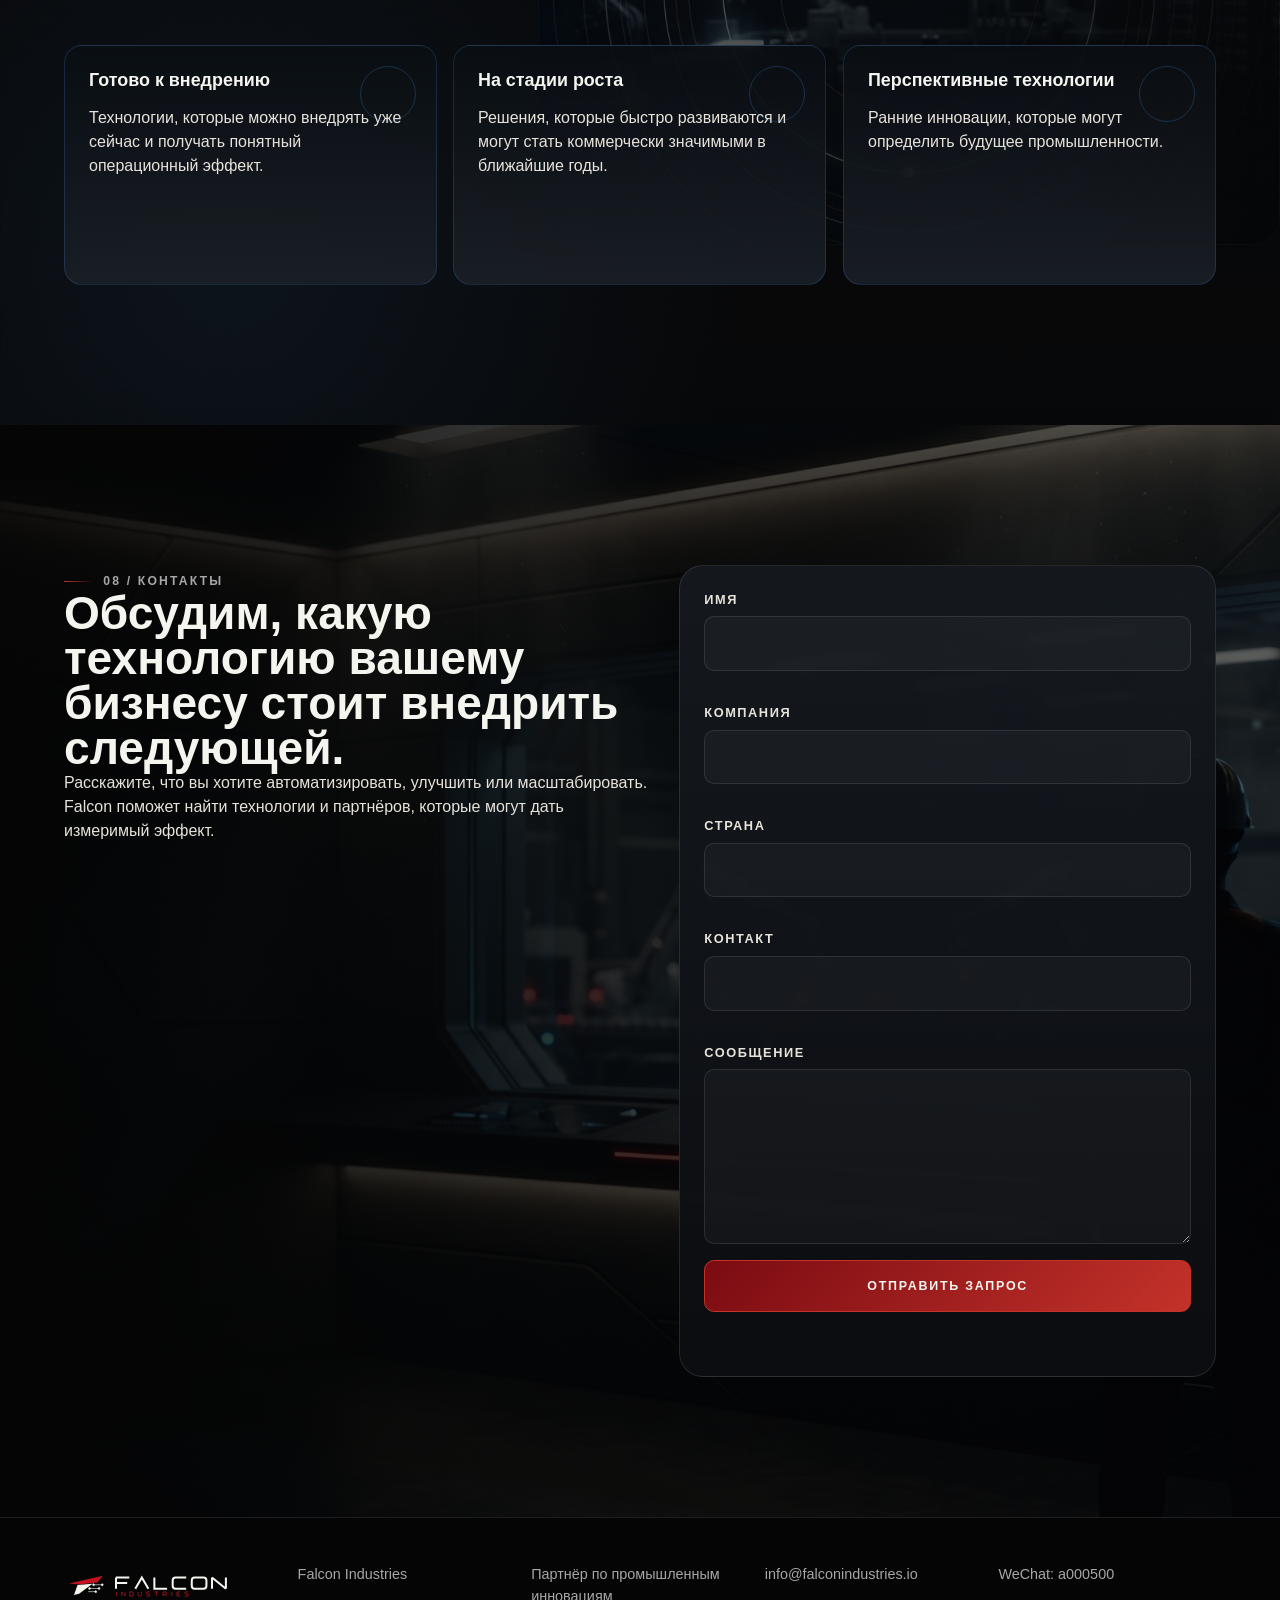
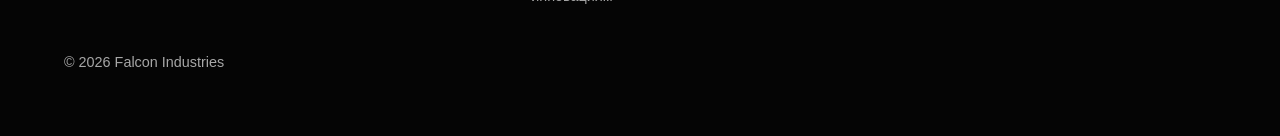
==== commit a695a1d7: "perf: load only active hero video" ====
--- a/index.html
+++ b/index.html
@@ -35,8 +35,8 @@
       "sameAs": ["https://falconindustries.io/"]
     }
   </script>
-  <link rel="preload" as="image" href="/public/media/hero-poster.jpg">
-  <link rel="stylesheet" href="assets/styles.css?v=20260709-video2">
+  <link rel="preload" as="image" href="/public/media/hero-poster.jpg" fetchpriority="high">
+  <link rel="stylesheet" href="assets/styles.css?v=20260710-media1">
 </head>
 <body data-lang="ru">
   <a class="skip-link" href="#main">Перейти к содержанию</a>
@@ -44,7 +44,7 @@
     <div class="container">
       <div class="header-bar">
         <a class="brand-logo" href="#hero" aria-label="Falcon Industries">
-          <img src="/public/brand/falcon-logo-horizontal-light.svg" alt="Falcon Industries">
+          <img src="/public/brand/falcon-logo-horizontal-light.svg" alt="Falcon Industries" width="1040" height="220" decoding="async">
         </a>
         <nav class="site-nav" aria-label="Основная навигация">
           <a href="#about">О нас</a>
@@ -96,12 +96,8 @@
           <p class="hero-bottom-line">Находим. Проверяем. Внедряем. Масштабируем.</p>
         </div>
         <div class="hero-visual hero__media" data-reveal aria-hidden="true">
-          <video class="hero__video hero__video--desktop" autoplay muted loop playsinline preload="auto" poster="/public/media/hero-poster.jpg" data-video-fallback aria-hidden="true">
-            <source src="/public/media/hero-main.mp4" type="video/mp4">
-          </video>
-          <video class="hero__video hero__video--mobile" autoplay muted loop playsinline preload="auto" poster="/public/media/hero-poster.jpg" data-video-fallback aria-hidden="true">
-            <source src="/public/media/hero-main-mobile.mp4" type="video/mp4">
-          </video>
+          <video class="hero__video hero__video--desktop" autoplay muted loop playsinline preload="metadata" poster="/public/media/hero-poster.jpg" data-video-fallback data-src="/public/media/hero-main.mp4" aria-hidden="true"></video>
+          <video class="hero__video hero__video--mobile" autoplay muted loop playsinline preload="metadata" poster="/public/media/hero-poster.jpg" data-video-fallback data-src="/public/media/hero-main-mobile.mp4" aria-hidden="true"></video>
           <div class="hero__overlay" aria-hidden="true"></div>
         </div>
       </div>
@@ -362,7 +358,7 @@
   <footer class="site-footer">
     <div class="container">
       <a class="footer-logo" href="#hero" aria-label="Falcon Industries">
-        <img src="/public/brand/falcon-logo-horizontal-light.svg" alt="Falcon Industries">
+        <img src="/public/brand/falcon-logo-horizontal-light.svg" alt="Falcon Industries" width="1040" height="220" loading="lazy" decoding="async">
       </a>
       <p>Falcon Industries</p>
       <p>Партнёр по промышленным инновациям</p>
@@ -371,6 +367,6 @@
       <p>&copy; <span data-year></span> Falcon Industries</p>
     </div>
   </footer>
-  <script src="assets/app.js?v=20260709-video2" defer></script>
+  <script src="assets/app.js?v=20260710-media1" defer></script>
 </body>
 </html>
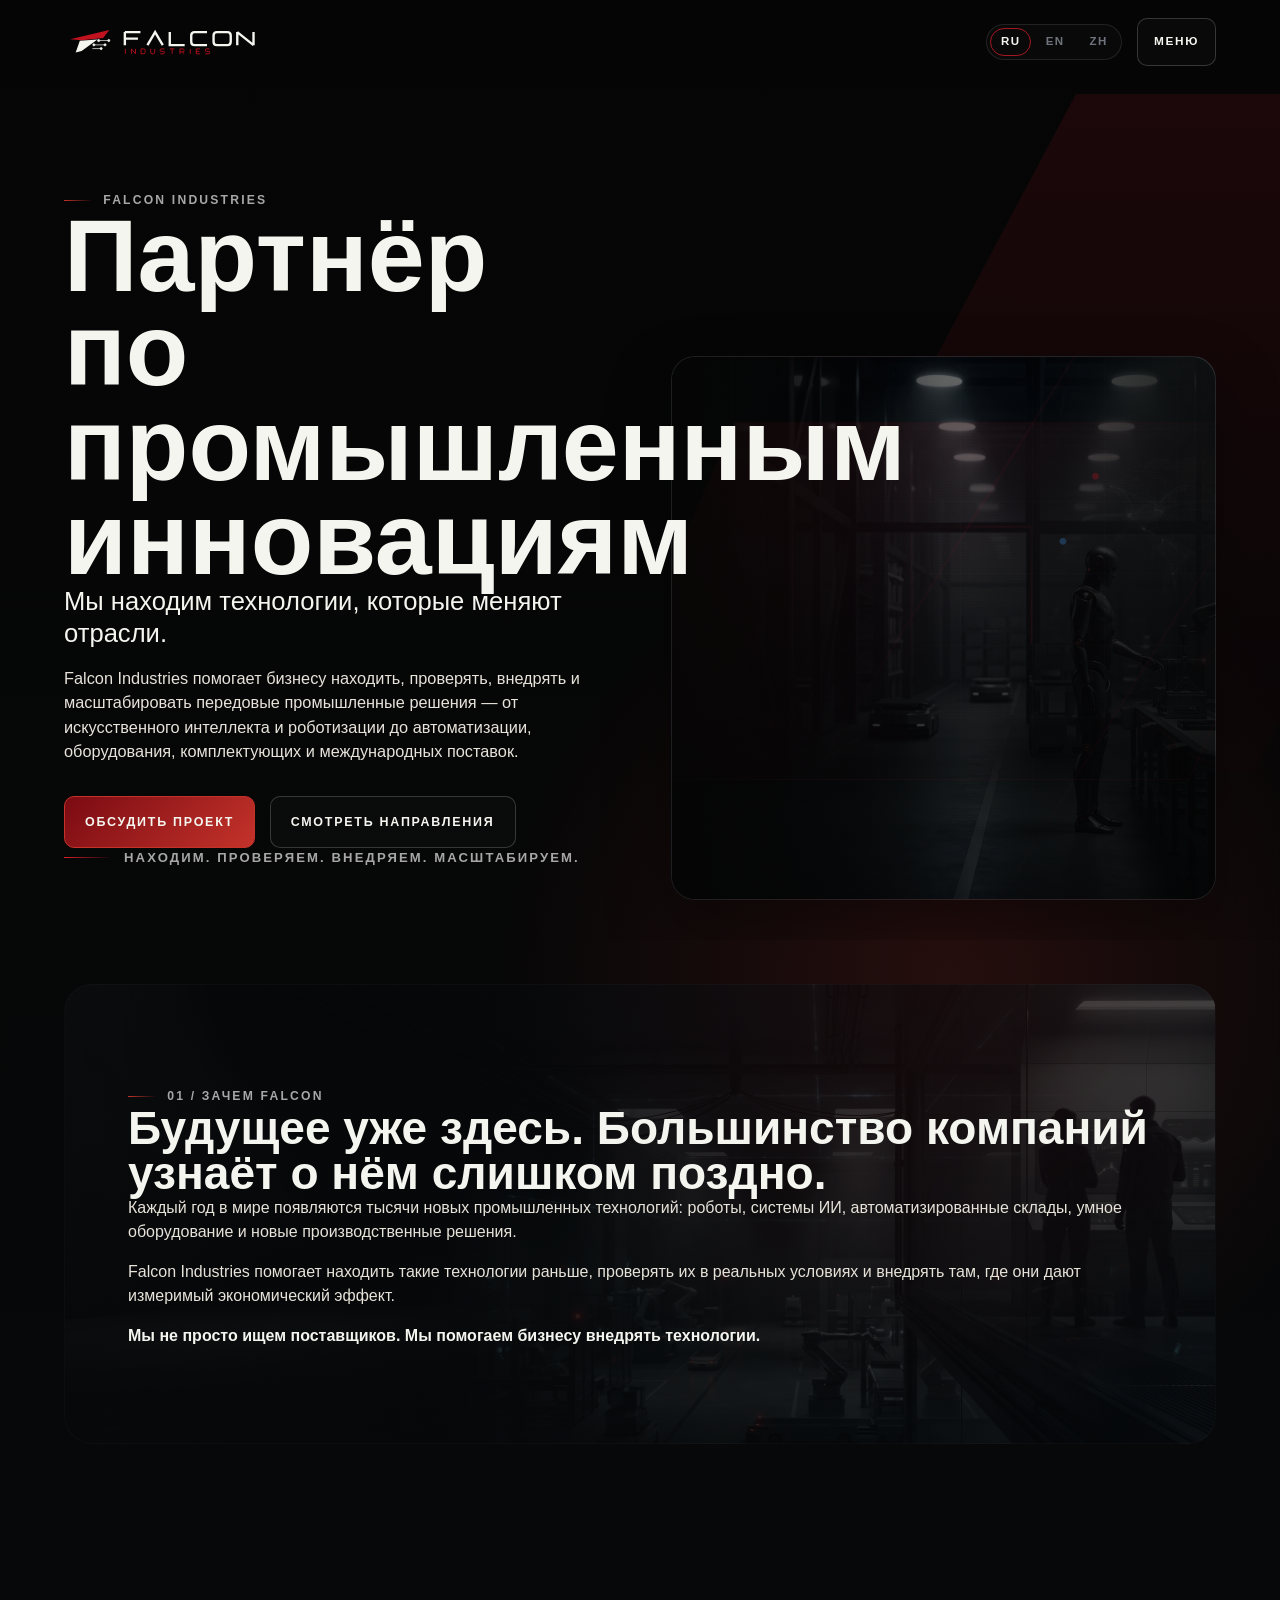
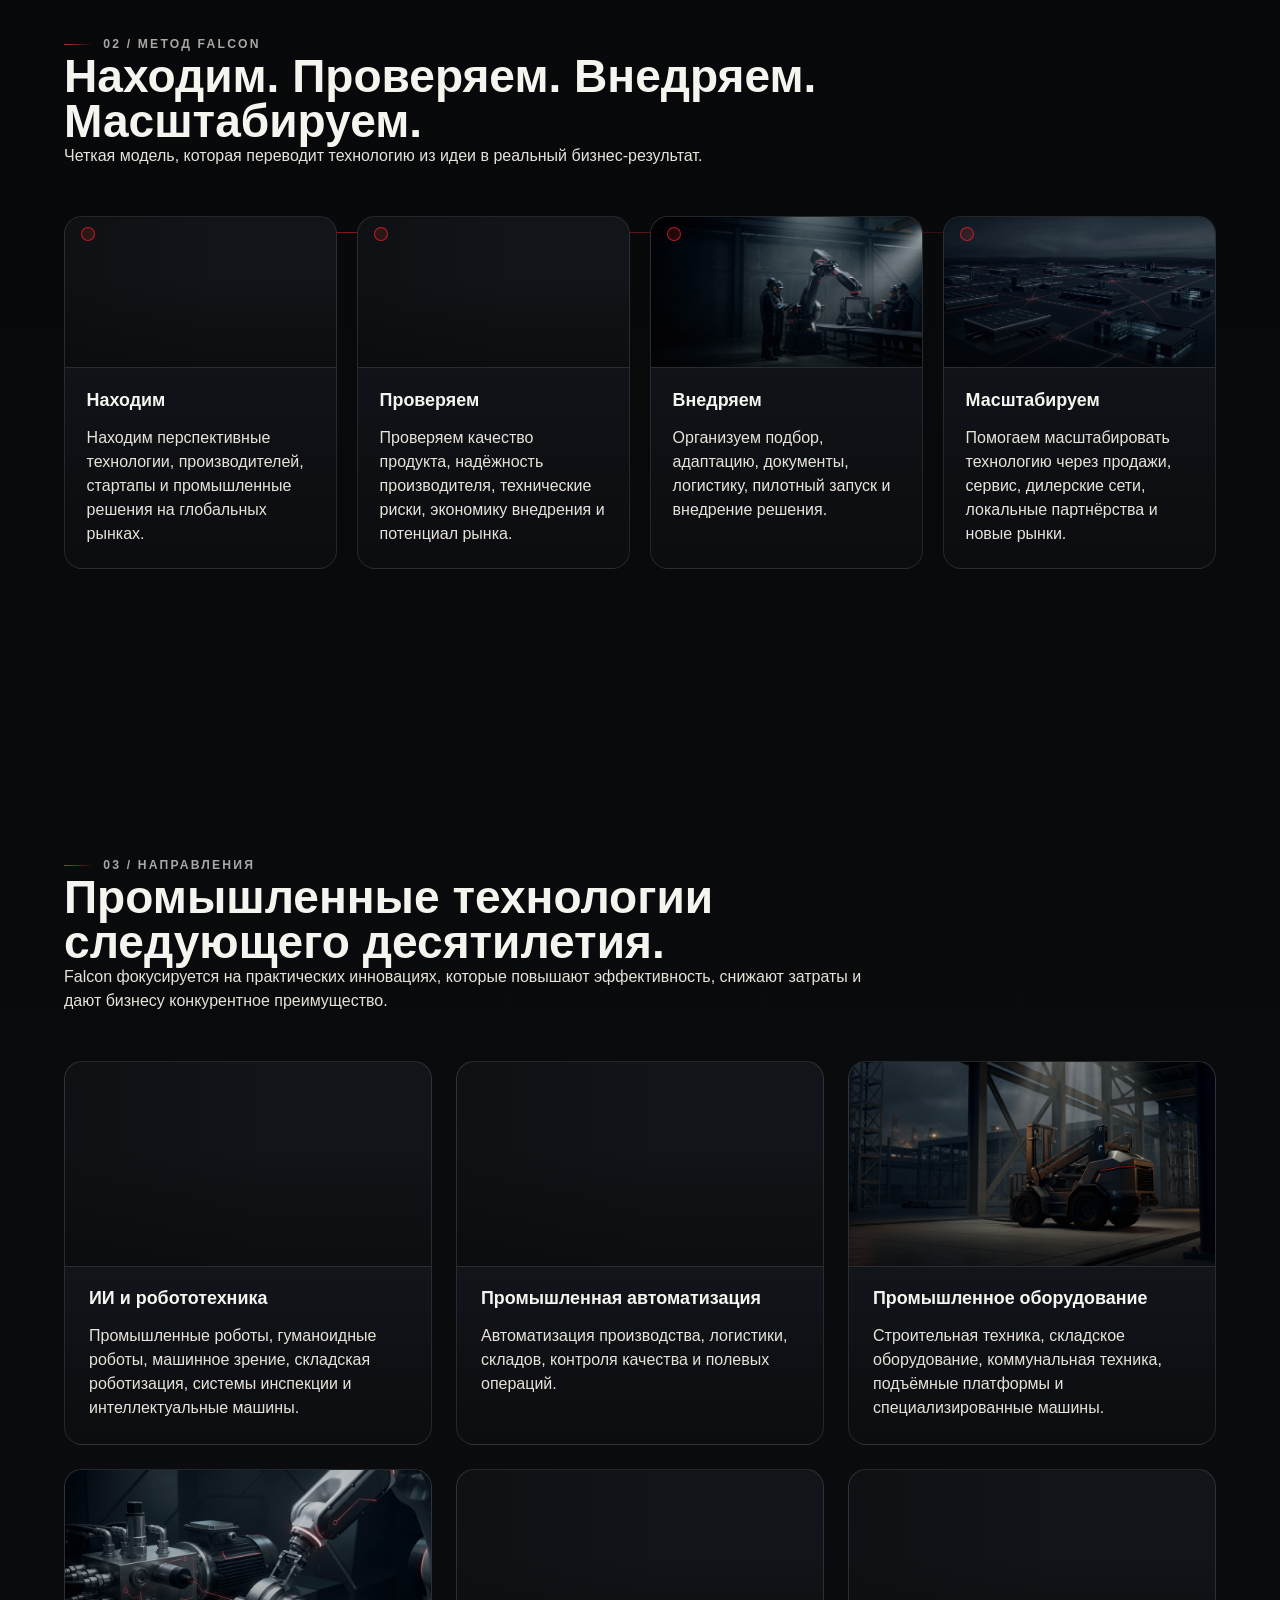
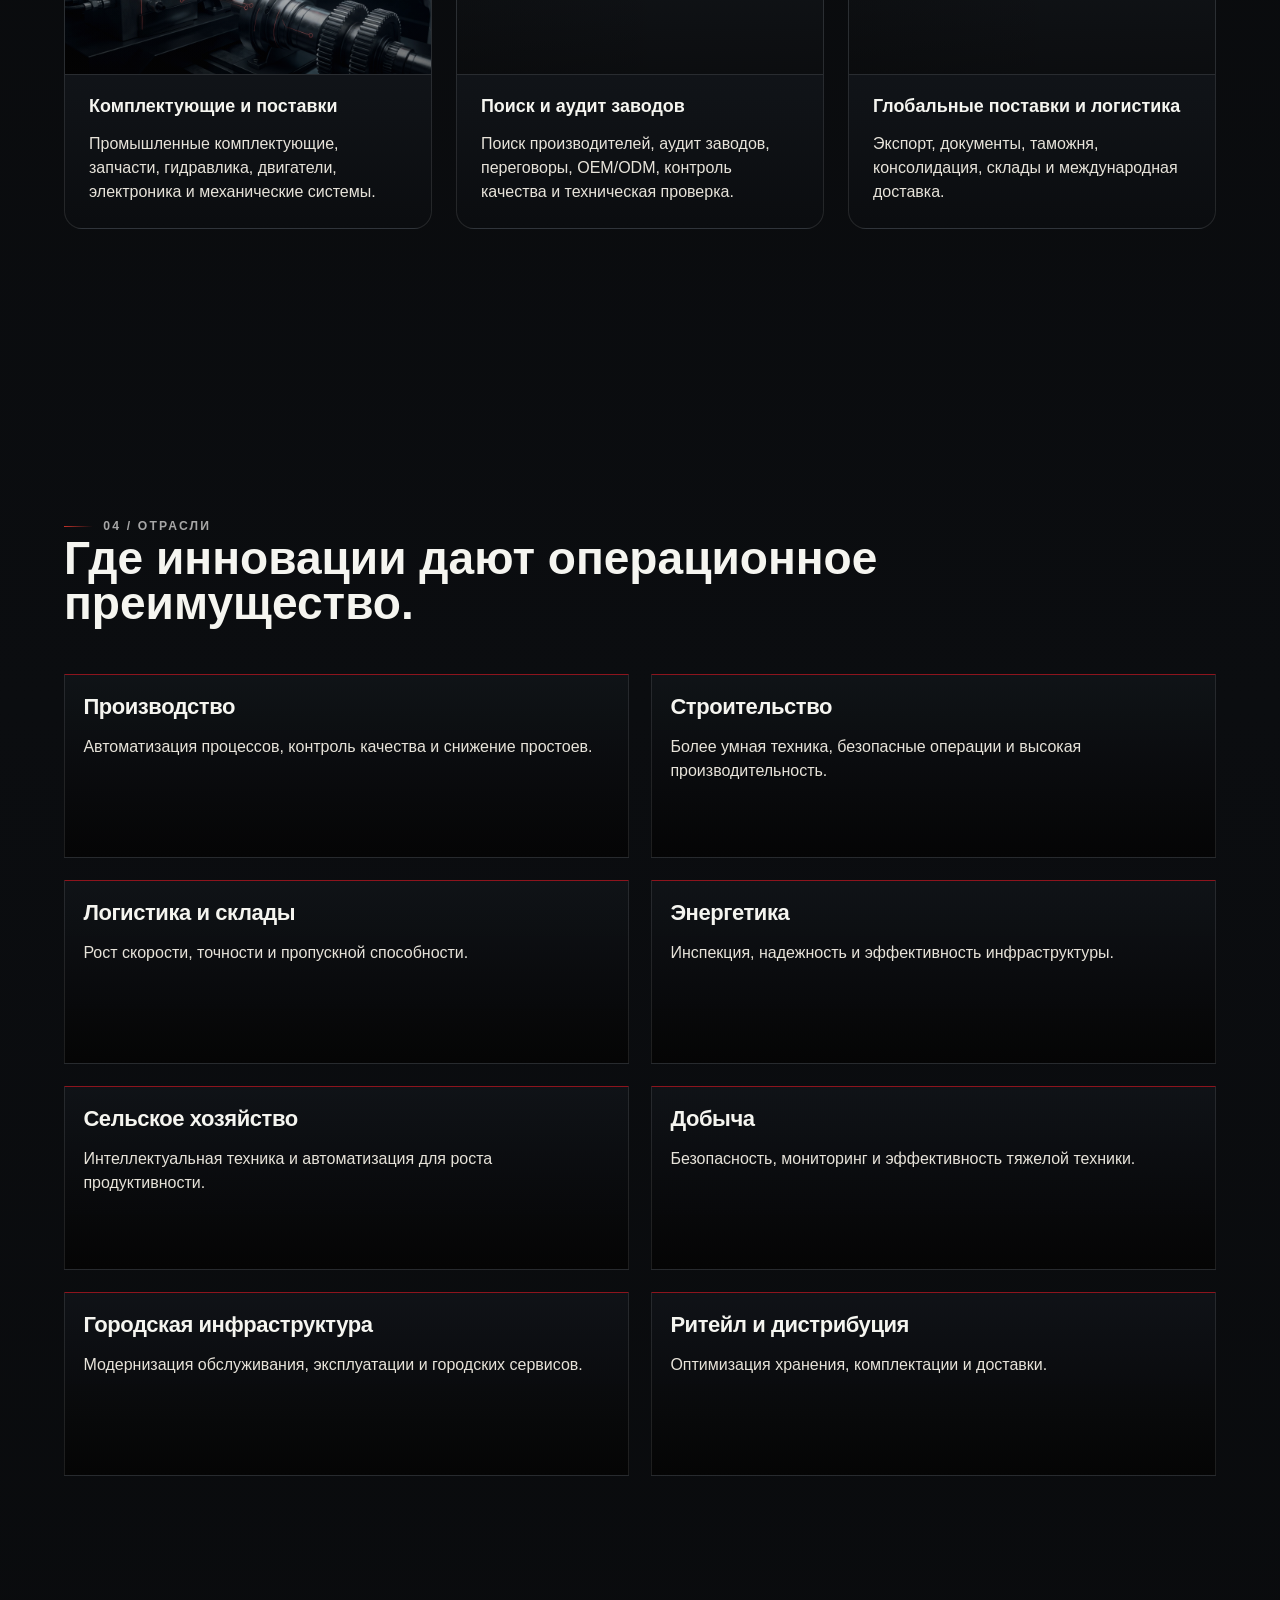
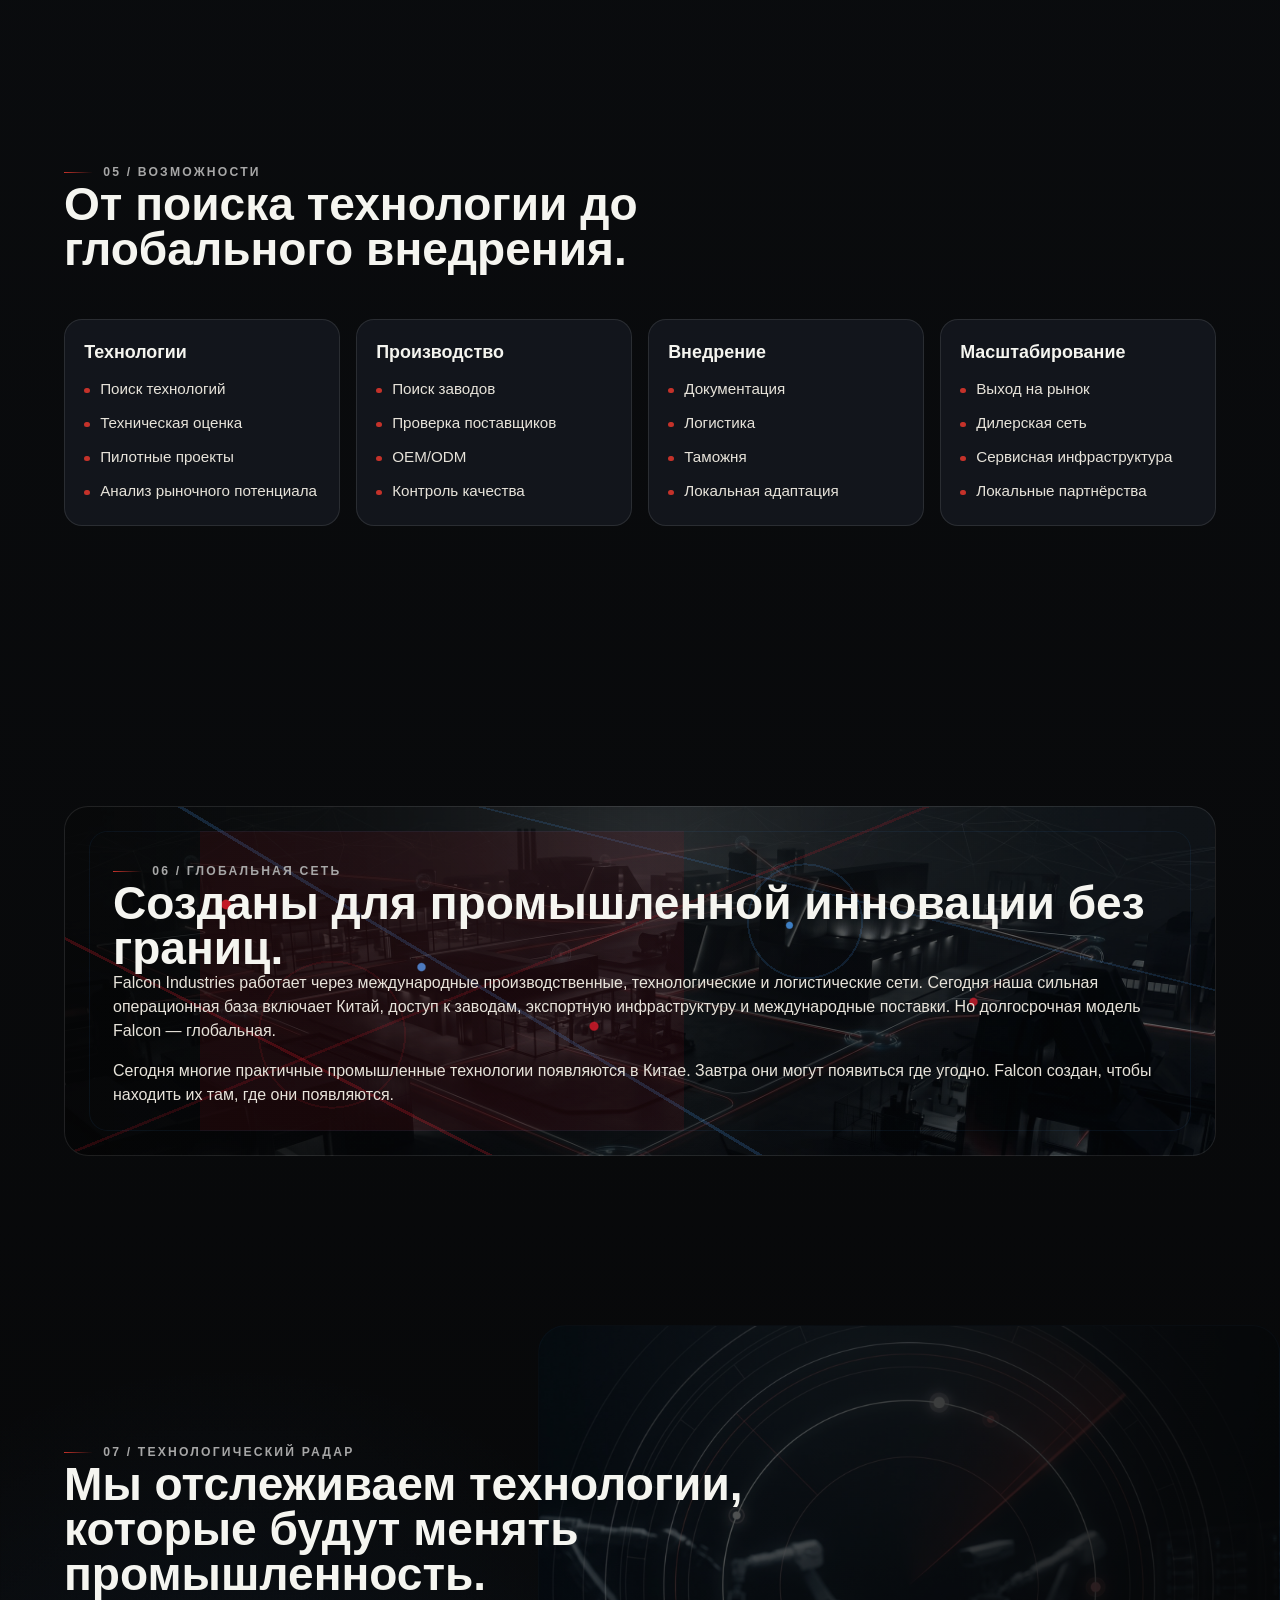
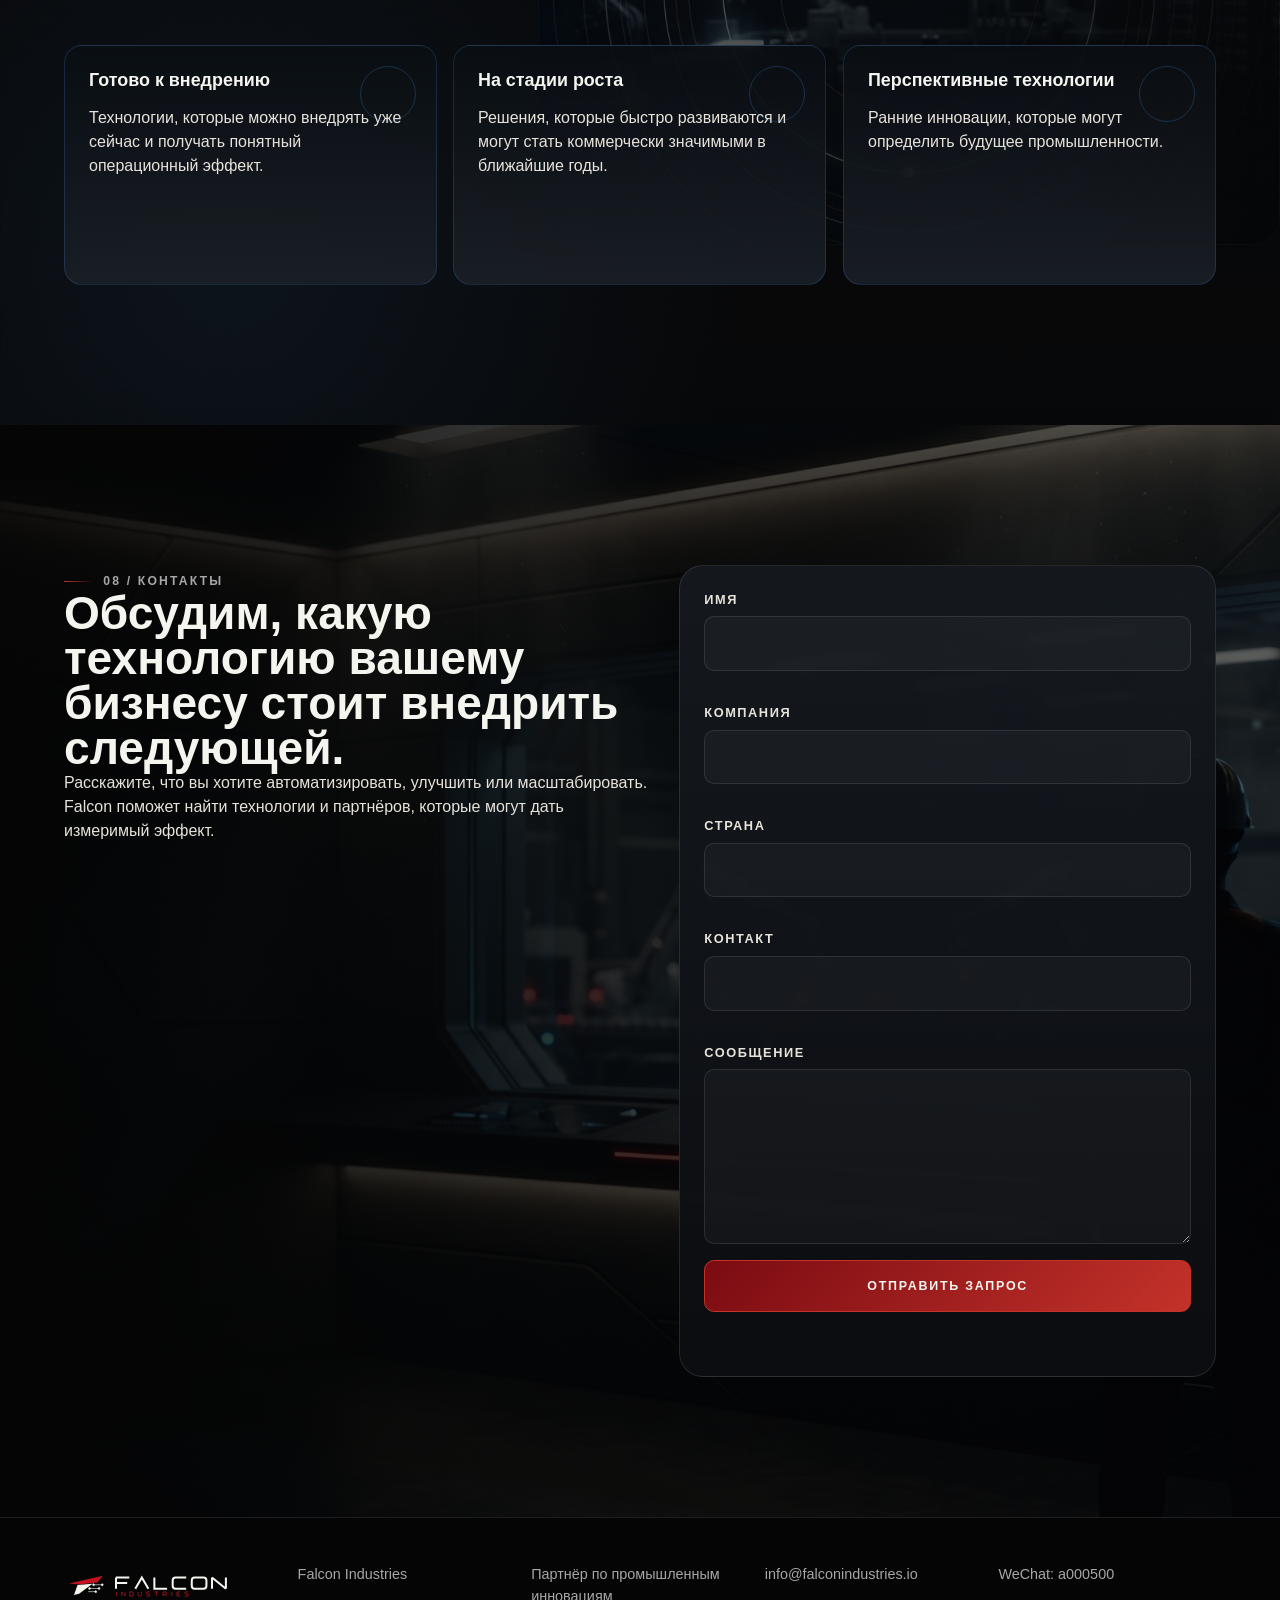
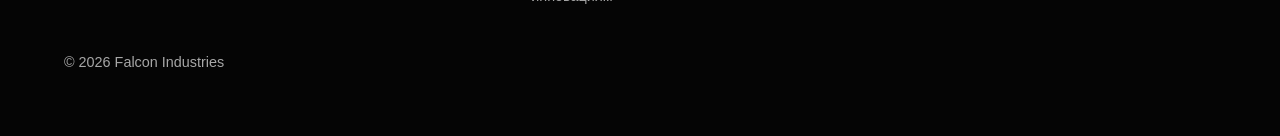
==== commit 412b922a: "fix: refine hero typography and visibility" ====
--- a/index.html
+++ b/index.html
@@ -36,7 +36,7 @@
     }
   </script>
   <link rel="preload" as="image" href="/public/media/hero-poster.jpg" fetchpriority="high">
-  <link rel="stylesheet" href="assets/styles.css?v=20260710-media1">
+  <link rel="stylesheet" href="assets/styles.css?v=20260710-hero-visual1">
 </head>
 <body data-lang="ru">
   <a class="skip-link" href="#main">Перейти к содержанию</a>
@@ -367,6 +367,6 @@
       <p>&copy; <span data-year></span> Falcon Industries</p>
     </div>
   </footer>
-  <script src="assets/app.js?v=20260710-media1" defer></script>
+  <script src="assets/app.js?v=20260710-hero-visual1" defer></script>
 </body>
 </html>
--- a/assets/styles.css
+++ b/assets/styles.css
@@ -616,8 +616,8 @@
   inset: 0;
   z-index: 3;
   background:
-    linear-gradient(90deg, rgba(5, 5, 5, 0.94), rgba(5, 5, 5, 0.48) 52%, rgba(5, 5, 5, 0.8)),
-    linear-gradient(180deg, rgba(5, 5, 5, 0.16), rgba(5, 5, 5, 0.72));
+    linear-gradient(90deg, rgba(5, 5, 5, 0.88), rgba(5, 5, 5, 0.22) 55%, rgba(5, 5, 5, 0.48)),
+    linear-gradient(180deg, rgba(5, 5, 5, 0.08), rgba(5, 5, 5, 0.46));
   pointer-events: none;
 }
 
@@ -661,7 +661,7 @@
   margin: 0;
   font-size: clamp(52px, 8vw, 124px);
   line-height: 0.92;
-  letter-spacing: -0.06em;
+  letter-spacing: 0;
   text-wrap: balance;
 }
 
